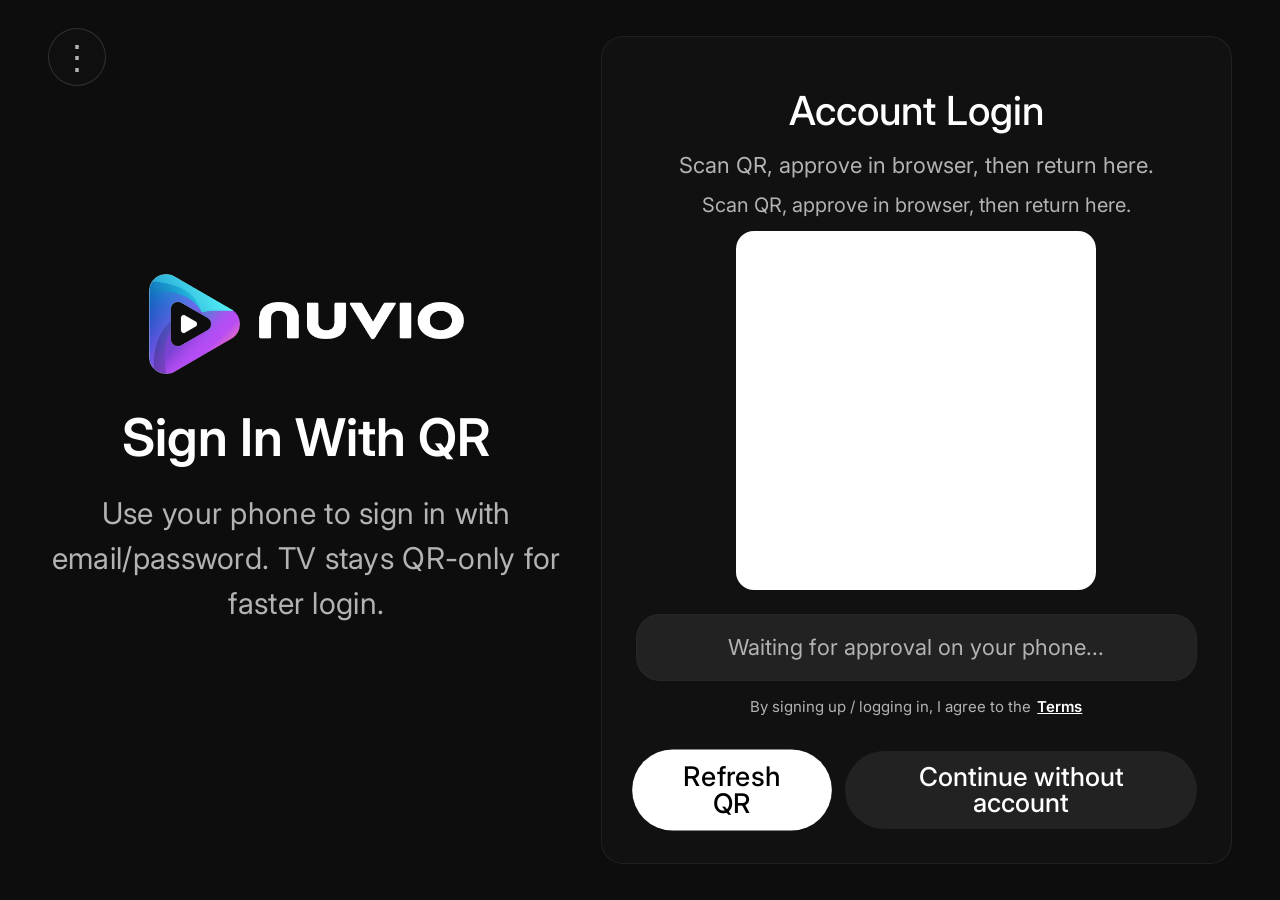
==== index.html @ a22d6b4c "Nuvio web build for GitHub Pages" ====
<!doctype html>
<html lang="en" class="no-flex-gap no-css-grid no-css-math no-backdrop-filter no-aspect-ratio">
  <head>
    <meta charset="UTF-8" />
    <meta http-equiv="X-UA-Compatible" content="IE=edge" />
    <meta
      name="viewport"
      content="width=device-width, initial-scale=1.0, maximum-scale=1.0, user-scalable=no"
    />
    <script src="assets/runtime/legacy-features.js"></script>
    <script>
      (function configureTizenLaunch() {
        var root = typeof globalThis !== "undefined" ? globalThis : window;
        var search = String((window.location && window.location.search) || "").toLowerCase();
        var userAgent = String(
          (window.navigator && window.navigator.userAgent) || ""
        ).toLowerCase();
        var webapis = root.webapis || {};
        var isTizenLaunch = Boolean(
          root.__NUVIO_PLATFORM__ === "tizen" ||
          root.tizen ||
          root.avplay ||
          webapis.avplay ||
          webapis.avPlay ||
          webapis.productinfo ||
          search.indexOf("wrapper=tizen") !== -1 ||
          userAgent.indexOf("tizen") !== -1
        );

        if (!isTizenLaunch) {
          return;
        }

        root.__NUVIO_PLATFORM__ = "tizen";
        var viewport = document.querySelector("meta[name='viewport']");
        if (!viewport) {
          viewport = document.createElement("meta");
          viewport.name = "viewport";
          document.head.appendChild(viewport);
        }
        viewport.setAttribute(
          "content",
          "width=1920, height=1080, initial-scale=1.0, maximum-scale=1.0, user-scalable=no"
        );
      })();
    </script>
    <meta name="apple-mobile-web-app-capable" content="yes" />
    <title>Nuvio TV</title>

    <link rel="stylesheet" href="css/bundle.css" />
  </head>
  <body>
    <script src="boot-guard.js"></script>
    <!-- Tizen fast path: deferred scripts keep document order but no longer
         parser-block first paint / focus-engine init on single-core TVs. -->
    <script
      defer
      src="core-js.bundle.js"
      onerror="window.NuvioBootGuard && window.NuvioBootGuard.scriptFailed(this.src)"
    ></script>
    <script defer src="nuvio.env.js"></script>

    <script defer src="assets/libs/qrcode-generator.js"></script>

    <script
      defer
      src="app.bundle.js?v=20260531supporters2"
      onerror="window.NuvioBootGuard && window.NuvioBootGuard.scriptFailed(this.src)"
    ></script>
  </body>
</html>
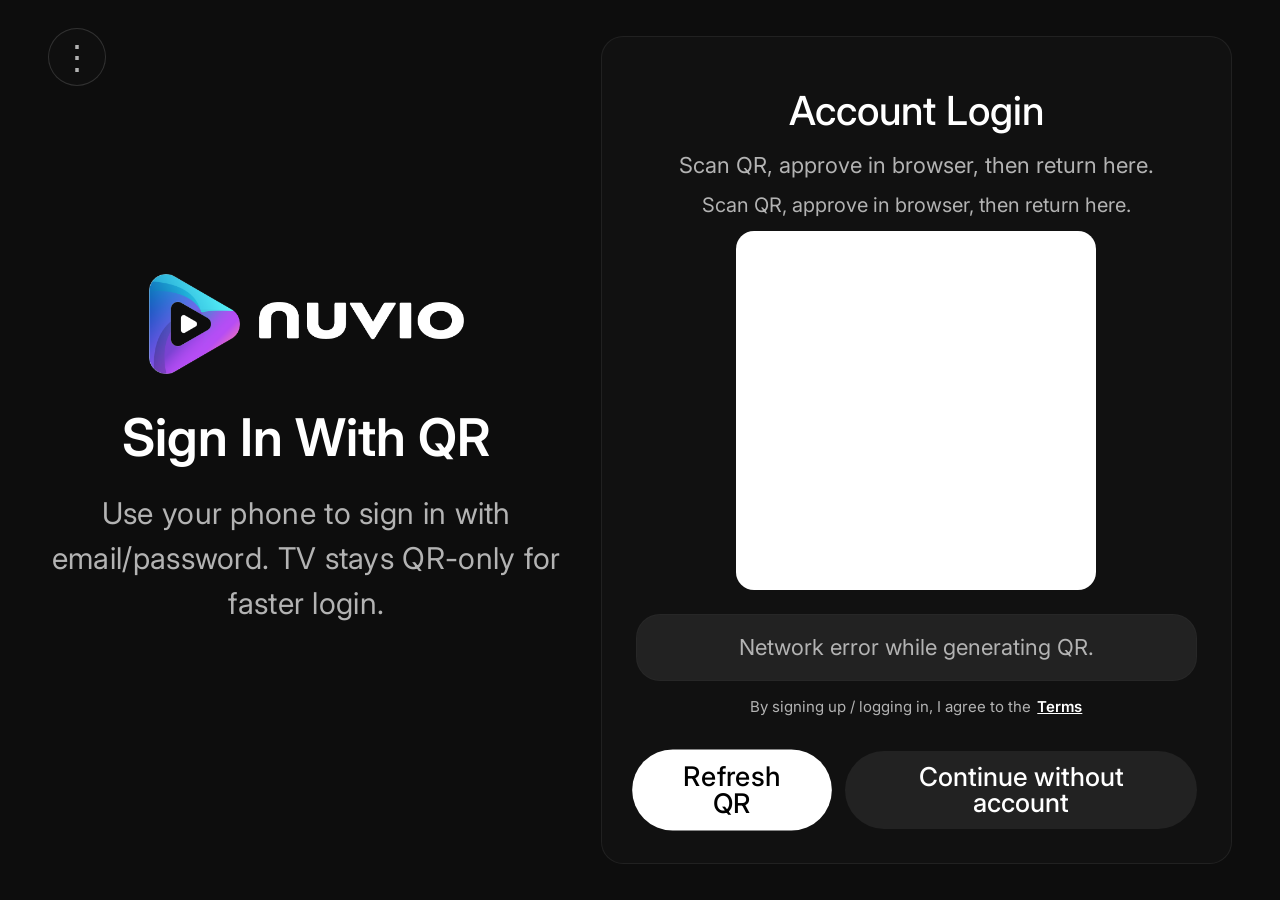
==== commit 531f92c3: "build: base the published web app on Empi9245/nuviotvsmart with our local.properties" ====
--- a/index.html
+++ b/index.html
@@ -43,8 +43,69 @@
           "width=1920, height=1080, initial-scale=1.0, maximum-scale=1.0, user-scalable=no"
         );
       })();
+      (function configureVidaaLaunch() {
+        var root = typeof globalThis !== "undefined" ? globalThis : window;
+        var search = String((window.location && window.location.search) || "").toLowerCase();
+        var userAgent = String(
+          (window.navigator && window.navigator.userAgent) || ""
+        ).toLowerCase();
+        var isVidaaLaunch = Boolean(
+          root.__NUVIO_PLATFORM__ === "vidaa" ||
+          root.Hisense_GetOSVersion ||
+          root.Hisense_GetFirmWareVersion ||
+          root.Hisense_installApp ||
+          root.Hisense_Exit ||
+          root.omi_platform ||
+          root.opera_omi ||
+          search.indexOf("wrapper=vidaa") !== -1 ||
+          search.indexOf("platform=vidaa") !== -1 ||
+          userAgent.indexOf("vidaa") !== -1 ||
+          userAgent.indexOf("hisense") !== -1
+        );
+
+        if (!isVidaaLaunch) {
+          return;
+        }
+
+        root.__NUVIO_PLATFORM__ = "vidaa";
+        var viewport = document.querySelector("meta[name='viewport']");
+        if (!viewport) {
+          viewport = document.createElement("meta");
+          viewport.name = "viewport";
+          document.head.appendChild(viewport);
+        }
+        viewport.setAttribute(
+          "content",
+          "width=1920, height=1080, initial-scale=1.0, maximum-scale=1.0, user-scalable=no"
+        );
+        if (document.documentElement) document.documentElement.classList.add("vidaa-tv");
+
+        // The platform adapter installs the focused-field keyboard fallback.
+
+        // PWA/offline support is VIDAA-only. Do not register a service worker
+        // or manifest on Tizen, webOS, or normal browser launches.
+        try {
+          var manifestLink = document.querySelector("link[data-nuvio-vidaa-manifest]");
+          if (!manifestLink) {
+            manifestLink = document.createElement("link");
+            manifestLink.rel = "manifest";
+            manifestLink.href = "manifest.json";
+            manifestLink.setAttribute("data-nuvio-vidaa-manifest", "true");
+            document.head.appendChild(manifestLink);
+          }
+        } catch (_) {}
+        if ("serviceWorker" in navigator) {
+          window.addEventListener("load", function () {
+            navigator.serviceWorker.register("sw.js").catch(function () {});
+          });
+        }
+      })();
     </script>
     <meta name="apple-mobile-web-app-capable" content="yes" />
+    <meta name="application-name" content="Nuvio" />
+    <meta name="theme-color" content="#0a0a14" />
+    <link rel="icon" type="image/png" sizes="512x512" href="assets/images/nuviotv.png" />
+    <link rel="apple-touch-icon" href="assets/images/nuviotv.png" />
     <title>Nuvio TV</title>
 
     <link rel="stylesheet" href="css/bundle.css" />
--- a/css/bundle.css
+++ b/css/bundle.css
@@ -2,7 +2,7 @@
 
 @import url("https://fonts.googleapis.com/icon?family=Material+Icons");
 
-:root{--bg-color:#0d0d0d;--bg-color-rgb:13 13 13;--bg-color-rgb-legacy:13,13,13;--bg-elevated:#1a1a1a;--bg-elevated-rgb:26 26 26;--card-bg:#222;--card-bg-rgb:34 34 34;--secondary-color:#f5f5f5;--secondary-color-rgb:245 245 245;--secondary-variant:#e0e0e0;--on-secondary:#111;--error-color:#cf6679;--error-bg:rgba(207,102,121,.18);--text-color:#fff;--text-secondary:#b3b3b3;--text-tertiary:gray;--focus-color:#fff;--focus-color-rgb:255 255 255;--focus-bg:#303030;--border-color:#333;--app-font-family:"Inter","Segoe UI",Arial,sans-serif;--tv-safe-gutter:32px;--tv-safe-gutter:56px;--tv-safe-gutter-wide:40px;--tv-safe-gutter-wide:69.12px;--tv-card-radius:16px;--tv-card-radius:21.12px;--tv-card-gap:14px;--tv-card-gap:18px;--tv-button-height:60px;--tv-button-height:68px;--tv-button-padding-x:28px;--tv-button-padding-x:34px;--tv-control-size:64px;--tv-control-size:74px;--tv-control-icon-size:32px;--tv-control-icon-size:36px;--tv-caption-text:16px;--tv-caption-text:18px;--tv-secondary-text:18px;--tv-secondary-text:20.736px;--tv-body-text:20px;--tv-body-text:22.656px;--tv-subtitle-text:28px;--tv-subtitle-text:32px;--tv-title-text:48px;--tv-title-text:55.68px}body,html{background:var(--bg-color);color:var(--text-color);font-family:var(--app-font-family);font-size:20px;font-size:var(--tv-body-text);height:100%;margin:0;overflow:hidden;width:100%;-webkit-font-smoothing:antialiased;-moz-osx-font-smoothing:grayscale}*{box-sizing:border-box;min-height:0;min-width:0}#app{overflow:hidden}#app,.screen{height:100vh;width:100vw}.screen{display:none}.tizen-tv #app,.tizen-tv .screen{height:1080px}.row{margin:40px}.card{background:#222;border-radius:8px;display:inline-block;height:140px;margin-right:20px;overflow:hidden;transition:transform .2s,box-shadow .2s;width:250px}.card.focused{box-shadow:0 0 0 2px rgba(245,249,255,.9);transform:scale(1.1)}.focusable:focus,a:focus,button:focus,input:focus,select:focus,textarea:focus{outline:none!important}@supports (width:min(1px,2px)) and (width:max(1px,2px)) and (width:clamp(1px,2px,3px)){:root{--tv-safe-gutter:clamp(28px,3vw,56px);--tv-safe-gutter-wide:clamp(32px,3.6vw,72px);--tv-card-radius:clamp(14px,1.1vw,22px);--tv-card-gap:clamp(12px,1vw,18px);--tv-button-height:clamp(54px,3.7vw,68px);--tv-button-padding-x:clamp(22px,2vw,34px);--tv-control-size:clamp(58px,4vw,74px);--tv-control-icon-size:clamp(28px,2vw,36px);--tv-caption-text:clamp(14px,0.95vw,18px);--tv-secondary-text:clamp(16px,1.08vw,21px);--tv-body-text:clamp(18px,1.18vw,24px);--tv-subtitle-text:clamp(24px,1.7vw,32px);--tv-title-text:clamp(42px,2.9vw,60px)}}
+:root{--bg-color:#0d0d0d;--bg-color-rgb:13 13 13;--bg-color-rgb-legacy:13,13,13;--bg-elevated:#1a1a1a;--bg-elevated-rgb:26 26 26;--card-bg:#222;--card-bg-rgb:34 34 34;--secondary-color:#f5f5f5;--secondary-color-rgb:245 245 245;--secondary-variant:#e0e0e0;--on-secondary:#111;--error-color:#cf6679;--error-bg:rgba(207,102,121,.18);--text-color:#fff;--text-secondary:#b3b3b3;--text-tertiary:gray;--focus-color:#fff;--focus-color-rgb:255 255 255;--focus-bg:#303030;--border-color:#333;--app-font-family:"Inter","Segoe UI",Arial,sans-serif;--tv-safe-gutter:32px;--tv-safe-gutter:56px;--tv-safe-gutter-wide:40px;--tv-safe-gutter-wide:69.12px;--tv-card-radius:16px;--tv-card-radius:21.12px;--tv-card-gap:14px;--tv-card-gap:18px;--tv-button-height:60px;--tv-button-height:68px;--tv-button-padding-x:28px;--tv-button-padding-x:34px;--tv-control-size:64px;--tv-control-size:74px;--tv-control-icon-size:32px;--tv-control-icon-size:36px;--tv-caption-text:16px;--tv-caption-text:18px;--tv-secondary-text:18px;--tv-secondary-text:20.736px;--tv-body-text:20px;--tv-body-text:22.656px;--tv-subtitle-text:28px;--tv-subtitle-text:32px;--tv-title-text:48px;--tv-title-text:55.68px}body,html{background:var(--bg-color);color:var(--text-color);font-family:var(--app-font-family);font-size:20px;font-size:var(--tv-body-text);height:100%;margin:0;overflow:hidden;width:100%;-webkit-font-smoothing:antialiased;-moz-osx-font-smoothing:grayscale}*{box-sizing:border-box;min-height:0;min-width:0}#app{overflow:hidden}#app,.screen{height:100vh;width:100vw}.screen{display:none}.tizen-tv #app,.tizen-tv .screen{height:1080px}html.vidaa-tv{height:1080px;overflow:hidden;width:1920px;--tv-safe-gutter:56px;--tv-safe-gutter-wide:69.12px;--tv-card-radius:21.12px;--tv-card-gap:18px;--tv-button-height:68px;--tv-button-padding-x:34px;--tv-control-size:74px;--tv-control-icon-size:36px;--tv-caption-text:18px;--tv-secondary-text:20.736px;--tv-body-text:22.656px;--tv-subtitle-text:32px;--tv-title-text:55.68px}html.vidaa-tv #player{font-size:18px;--tv-safe-gutter:36px;--tv-safe-gutter-wide:52px;--tv-card-radius:16px;--tv-card-gap:14px;--tv-button-height:56px;--tv-button-padding-x:24px;--tv-control-size:58px;--tv-control-icon-size:28px;--tv-caption-text:14px;--tv-secondary-text:17px;--tv-body-text:18px;--tv-subtitle-text:24px;--tv-title-text:46px}html.vidaa-tv body{position:fixed}html.vidaa-tv #app,html.vidaa-tv body{height:1080px;left:0;overflow:hidden;top:0;width:1920px}html.vidaa-tv #app{position:absolute}html.vidaa-tv .screen{height:1080px;width:1920px}html.vidaa-tv #app>.screen:not(#player){height:1080px;left:0;overflow:hidden;position:absolute;top:0;width:1920px}.vidaa-tv,.vidaa-tv *{cursor:none!important}.row{margin:40px}.card{background:#222;border-radius:8px;display:inline-block;height:140px;margin-right:20px;overflow:hidden;transition:transform .2s,box-shadow .2s;width:250px}.card.focused{box-shadow:0 0 0 2px rgba(245,249,255,.9);transform:scale(1.1)}.focusable:focus,a:focus,button:focus,input:focus,select:focus,textarea:focus{outline:none!important}@supports (width:min(1px,2px)) and (width:max(1px,2px)) and (width:clamp(1px,2px,3px)){:root{--tv-safe-gutter:clamp(28px,3vw,56px);--tv-safe-gutter-wide:clamp(32px,3.6vw,72px);--tv-card-radius:clamp(14px,1.1vw,22px);--tv-card-gap:clamp(12px,1vw,18px);--tv-button-height:clamp(54px,3.7vw,68px);--tv-button-padding-x:clamp(22px,2vw,34px);--tv-control-size:clamp(58px,4vw,74px);--tv-control-icon-size:clamp(28px,2vw,36px);--tv-caption-text:clamp(14px,0.95vw,18px);--tv-secondary-text:clamp(16px,1.08vw,21px);--tv-body-text:clamp(18px,1.18vw,24px);--tv-subtitle-text:clamp(24px,1.7vw,32px);--tv-title-text:clamp(42px,2.9vw,60px)}}
 
 .card{background:var(--card-bg);border-radius:8px;overflow:hidden;padding:12px;transition:transform .15s ease,border .15s ease}.focused{outline:none!important;transform:none}.focusable:focus,button:focus{box-shadow:none;outline:none!important}.focusable:focus,.focusable:focus-visible,button:focus,button:focus-visible{box-shadow:none;outline:none!important}.card.danger{background:var(--error-bg);color:var(--error-color)}.icon-img{display:inline-block;height:22px;object-fit:contain;vertical-align:middle;width:22px}.qr-layout{align-items:stretch;background:var(--bg-color);box-sizing:border-box;display:grid;gap:36px;grid-template-columns:minmax(0,.45fr) minmax(0,.55fr);height:100vh;padding:28px 48px;position:relative;width:100vw}.qr-left-panel{align-items:center;flex-direction:column;min-width:0;text-align:center}.qr-brand-lockup,.qr-left-panel{display:flex;justify-content:center}.qr-brand-lockup{margin-bottom:34px;width:100%}.qr-logo{display:block;height:100px;max-width:85%;object-fit:contain;width:auto}.qr-copy-block{max-width:700px}.qr-title{color:var(--text-color);font-size:52px;font-weight:600;letter-spacing:0;line-height:1.14;margin:0}.qr-description{color:var(--text-secondary);font-size:30px;letter-spacing:.01em;line-height:1.5;margin:24px 0 0;max-width:700px}.qr-card-panel{align-items:center;display:flex;justify-content:center;min-width:0}.qr-card{background:#111;border:1px solid rgba(51,51,51,.5);border-radius:22px;box-sizing:border-box;display:flex;flex-direction:column;gap:12px;height:852px;height:min(852px,calc(100vh - 72px));padding:46px 34px 34px;width:876px;width:min(876px,100%)}html.no-flex-gap .qr-card>*+*{margin-top:12px}.qr-card-header{display:flex;flex-direction:column;gap:12px;text-align:center}html.no-flex-gap .qr-card-header>*+*{margin-top:12px}.qr-card-title{color:var(--text-color);font-size:40px;font-weight:500;line-height:1.4;margin:0}.qr-card-subtitle{color:var(--text-secondary);font-size:22px;line-height:1.35;margin:0}.qr-code-frame{align-items:center;background:#fff;border-radius:18px;box-sizing:border-box;display:flex;height:360px;justify-content:center;margin:0 auto;padding:18px;width:360px}.qr-image{background:#fff;display:block;height:100%;object-fit:contain;width:100%}.qr-image-canvas{border-radius:0}.qr-code-text{color:var(--text-color);font-size:22px;font-weight:500;line-height:1.45;margin:0;overflow-wrap:anywhere;text-align:center}.qr-expiry,.qr-manual-text{color:var(--text-secondary);font-size:18px;line-height:1.35;margin:0;text-align:center}.qr-expiry:empty,.qr-manual-text:empty{display:none}.qr-status{background:var(--card-bg);border:1px solid rgba(51,51,51,.35);border-radius:24px;box-sizing:border-box;color:var(--text-secondary);font-size:22px;line-height:1.35;margin:0;padding:18px 24px;text-align:center;width:100%}.qr-actions{align-items:center;display:flex;gap:18px;justify-content:center;margin-top:auto;padding-top:22px}html.no-flex-gap .qr-actions>*+*{margin-left:18px}.qr-action-btn{border:none;border-radius:999px;font-family:inherit;font-size:26px;font-weight:500;height:78px;letter-spacing:0;line-height:1;min-width:0;padding:0 32px;transform:scale(1);transition:transform .18s cubic-bezier(.22,1,.36,1),background .18s cubic-bezier(.22,1,.36,1),color .18s cubic-bezier(.22,1,.36,1),opacity .18s ease}.qr-action-btn-primary,.qr-action-btn-secondary{background:var(--card-bg);color:var(--text-color)}.qr-action-btn.focused{background:#fff;color:#000;transform:scale(1.04)}.qr-action-btn:disabled{opacity:.55}.qr-server-menu-trigger{background:rgba(17,17,17,.82);border:1px solid hsla(0,0%,100%,.14);border-radius:50%;color:var(--text-secondary);font-family:inherit;font-size:34px;font-weight:500;height:58px;left:48px;line-height:1;padding:0;position:absolute;text-align:center;top:28px;width:58px;z-index:4}.qr-server-menu-trigger.focused{background:#fff;border-color:#fff;color:#111;transform:scale(1.08)}.qr-server-menu{background:#1a1a1a;border:1px solid var(--border-color);border-radius:18px;box-shadow:0 18px 40px rgba(0,0,0,.45);left:48px;padding:14px;position:absolute;top:96px;width:380px;width:min(380px,calc(45vw - 72px));z-index:5}.qr-server-menu-title{color:var(--text-secondary);font-size:18px;line-height:1.2;padding:8px 14px 12px}.qr-server-menu-item{background:transparent;border:1px solid transparent;border-radius:12px;color:var(--text-color);font:inherit;font-size:21px;min-height:64px;padding:12px 16px;text-align:left;width:100%}.qr-server-menu-item.focused{background:#fff;color:#111;transform:scale(1.03)}.qr-login-instruction{color:var(--text-secondary);font-size:20px;line-height:1.35;margin:0;text-align:center}.qr-email-form{display:flex;flex-direction:column;gap:10px;margin:0 auto;width:560px;width:min(560px,100%)}html.no-flex-gap .qr-email-form>*+*{margin-top:10px}.qr-input-label{color:var(--text-secondary);font-size:17px;line-height:1.2;margin-top:4px}.qr-auth-input{background:#101010;border:2px solid #333;border-radius:16px;box-sizing:border-box;color:#fff;font:inherit;font-size:22px;min-height:66px;outline:none;padding:0 20px;width:100%}.qr-auth-input.focused,.qr-auth-input:focus{background:#fff;border-color:#f5f5f5;color:#111}.qr-auth-input::-webkit-input-placeholder{color:hsla(0,0%,100%,.46)}.qr-auth-input::placeholder{color:hsla(0,0%,100%,.46)}.qr-auth-input.focused::-webkit-input-placeholder,.qr-auth-input:focus::-webkit-input-placeholder{color:rgba(0,0,0,.46)}.qr-auth-input.focused::placeholder,.qr-auth-input:focus::placeholder{color:rgba(0,0,0,.46)}.qr-email-form .qr-action-btn{margin-top:8px;width:100%}.qr-login-error,.settings-text-dialog-status.is-error{color:#ff8a80;font-size:18px;line-height:1.35;margin:4px 0 0;text-align:center}.qr-terms{align-items:center;color:var(--text-secondary);display:flex;flex-wrap:wrap;font-size:15px;gap:6px;justify-content:center;line-height:1.35;margin-top:4px;text-align:center}html.no-flex-gap .qr-terms>*{margin-bottom:6px;margin-right:6px}.qr-terms-link{background:transparent;border:0;color:var(--text-color);font:inherit;font-weight:600;padding:0;text-decoration:underline}.qr-terms-link.focused{color:var(--focus-color)}.qr-connected-identity{display:flex;flex-direction:column;gap:6px;margin-top:24px}html.no-flex-gap .qr-connected-identity>*+*{margin-top:6px}.qr-connected-email{color:#7cff9b;font-size:21px;font-weight:600;line-height:1.25}.qr-connected-user-id{color:var(--text-secondary);font-size:15px;line-height:1.3;overflow-wrap:anywhere}.qr-status-connected{color:#7cff9b}.qr-connected-stats{display:flex;flex-direction:column;gap:14px;width:100%}html.no-flex-gap .qr-connected-stats>*+*{margin-top:14px}.qr-connected-stats-line{background:hsla(0,0%,100%,.16);height:1px;width:100%}.qr-connected-stats-row{align-items:center;display:flex;width:100%}@supports (width:min(1px,2px)) and (width:max(1px,2px)) and (width:clamp(1px,2px,3px)){:root{--tv-safe-gutter:clamp(28px,3vw,56px);--tv-safe-gutter-wide:clamp(32px,3.6vw,72px);--tv-card-radius:clamp(14px,1.1vw,22px);--tv-card-gap:clamp(12px,1vw,18px);--tv-button-height:clamp(54px,3.7vw,68px);--tv-button-padding-x:clamp(22px,2vw,34px);--tv-control-size:clamp(58px,4vw,74px);--tv-control-icon-size:clamp(28px,2vw,36px);--tv-caption-text:clamp(14px,0.95vw,18px);--tv-secondary-text:clamp(16px,1.08vw,21px);--tv-body-text:clamp(18px,1.18vw,24px);--tv-subtitle-text:clamp(24px,1.7vw,32px);--tv-title-text:clamp(42px,2.9vw,60px)}}
 
@@ -16,7 +16,7 @@
 
 .nuvio-dialog-panel.nuvio-dialog-panel-enter{opacity:1;transform:scale(1);transition:transform .15s cubic-bezier(.4,0,.2,1),opacity .15s linear}.nuvio-dialog-panel.nuvio-dialog-panel-exit{opacity:0;transform:scale(.9);transition:transform 75ms cubic-bezier(.4,0,.2,1),opacity 75ms linear}.nuvio-dialog-title{color:#fff;font-size:40px;font-weight:500;line-height:1.2}.nuvio-dialog-subtitle{color:#b3b3b3;font-size:28px;font-weight:400;line-height:1.45;margin-top:-16px}.nuvio-dialog-error{color:#ffb6b6;font-size:28px;line-height:1.4}.nuvio-dialog-panel.app-update-dialog{border-color:var(--focus-color,#fff);gap:24px;position:relative}.app-update-dialog .nuvio-dialog-title{font-weight:700;padding-right:180px}.app-update-dialog .nuvio-dialog-subtitle{margin-top:-10px;padding-right:120px}.app-update-content{display:flex;flex-direction:column;gap:16px}html.no-flex-gap .app-update-content>*+*{margin-top:16px}.app-update-version{color:#b3b3b3;font-size:26px;font-weight:600;letter-spacing:2px;line-height:1.2;opacity:.8;position:absolute;right:48px;top:58px}.app-update-notes-label{color:#fff;font-size:27px;font-weight:600;line-height:1.3}.app-update-notes{background:hsla(0,0%,100%,.025);border-radius:16px;color:#b3b3b3;font-size:26px;line-height:1.5;max-height:432px;max-height:min(40vh,440px);overflow-y:auto;overscroll-behavior:contain;padding:18px 24px;scrollbar-color:var(--focus-color,#f5f5f5) transparent;scrollbar-width:thin}.app-update-notes-heading{color:#fff;font-weight:600;margin:8px 0 4px}.app-update-notes-bullet+.app-update-notes-paragraph,.app-update-notes-heading+.app-update-notes-paragraph,.app-update-notes-paragraph+.app-update-notes-paragraph{margin-top:12px}.app-update-notes-bullet{padding-left:28px;position:relative}.app-update-notes-bullet:before{color:var(--focus-color,#f5f5f5);content:"•";left:4px;position:absolute}.nuvio-dialog-actions.app-update-actions{align-items:center}.app-update-actions .nuvio-dialog-button{text-align:center;width:360px;width:min(100%,360px)}.nuvio-dialog-actions{display:flex;flex-direction:column;gap:32px;overflow:visible}html.no-flex-gap .nuvio-dialog-actions>*+*{margin-top:32px}.nuvio-dialog-button{background:#242424;border:none;border-radius:999px;box-sizing:border-box;color:#fff;cursor:pointer;font-size:28px;font-weight:500;letter-spacing:.1px;line-height:40px;min-height:80px;outline:none;padding:20px 32px;text-align:left;transform:scale(1);transition:background .2s cubic-bezier(.4,0,.2,1),color .2s cubic-bezier(.4,0,.2,1),transform .3s cubic-bezier(.34,1.56,.64,1);width:100%}.nuvio-dialog-button.focused{background:#fff;color:#121212;transform:scale(1.1)}.nuvio-dialog-button.nuvio-dialog-button-danger{background:#4a2323;color:#fff}.nuvio-dialog-button.nuvio-dialog-button-danger.focused{background:#fff;color:#121212;transform:scale(1.1)}.poster-list-picker-dialog-panel{max-height:900px;max-height:min(86vh,900px)}.poster-list-picker-actions{gap:20px;margin:0 -56px;max-height:600px;overflow-x:hidden;overflow-y:auto;padding:2px 56px;scroll-padding:12px}.poster-list-picker-actions::-webkit-scrollbar{width:8px}.poster-list-picker-actions::-webkit-scrollbar-thumb{background:hsla(0,0%,100%,.18);border-radius:999px}.nuvio-dialog-button.poster-list-picker-list-button.selected{background:hsla(0,0%,96%,.28);background:rgb(var(--secondary-color-rgb)/.28);color:#fff}.nuvio-dialog-button.poster-list-picker-list-button{align-items:center;display:flex;gap:14px}html.no-flex-gap .nuvio-dialog-button.poster-list-picker-list-button>*+*{margin-left:14px}.nuvio-dialog-button-check{align-items:center;color:currentColor;display:inline-flex;flex:0 0 28px;height:28px;justify-content:center;width:28px}.nuvio-dialog-button-check svg{display:block;height:100%;width:100%}.nuvio-dialog-button-label{min-width:0;overflow:hidden;text-overflow:ellipsis;white-space:nowrap}.nuvio-dialog-button.poster-list-picker-list-button.focused,.nuvio-dialog-button.poster-list-picker-list-button.selected.focused{background:#fff;color:#121212;transform:scale(1.1)}.nuvio-dialog-button.poster-list-picker-save-button{align-self:flex-end;margin-top:30px;min-width:160px;position:relative;text-align:center;width:auto}.nuvio-dialog-button.poster-list-picker-save-button:before{background:hsla(0,0%,100%,.08);content:"";height:2px;max-width:calc(100vw - 192px);pointer-events:none;position:absolute;right:0;top:-24px;width:calc(52vw - 96px)}.nuvio-dialog-button.poster-list-picker-save-button.focused{transform:none}.profile-dialog{box-sizing:border-box;padding:34px 34px 28px;width:500px;width:min(92vw,500px)}.profile-dialog-small{width:420px;width:min(92vw,420px)}.profile-dialog-medium{width:500px;width:min(92vw,500px)}.profile-dialog-title{color:var(--text-color);font-size:32px;font-weight:700;line-height:1.16;text-align:center}.profile-dialog-subtitle{color:var(--text-secondary);font-size:18px;line-height:1.45;margin:16px 0 0;text-align:center}.profile-dialog-actions{display:flex;flex-direction:column;gap:14px;margin-top:26px}html.no-flex-gap .profile-dialog-actions>*+*{margin-top:14px}.profile-dialog-button{background:var(--card-bg);border:1px solid var(--border-color);border-radius:14px;color:var(--text-color);font-size:17px;font-weight:600;line-height:1.2;padding:16px 20px;width:100%}.profile-dialog-button-danger{background:var(--error-bg);color:var(--error-color)}.profile-dialog-button-danger.focused{background:var(--error-bg);border-color:var(--error-color);box-shadow:inset 0 0 0 1px var(--error-color),0 0 0 1px hsla(0,0%,100%,.28);box-shadow:inset 0 0 0 1px var(--error-color),0 0 0 1px rgb(var(--focus-color-rgb)/.28);color:#fff}.content-poster{background:#11151c;border-radius:6px;display:block;height:180px;object-fit:cover;width:100%}.content-poster.placeholder{background:linear-gradient(135deg,#1b2028,#12161d)}.featured-backdrop{border-radius:6px;margin-bottom:10px;max-height:220px;object-fit:cover;opacity:.92;width:100%}.home-loading{margin:40px}.home-loading-state{align-items:center;display:flex;justify-content:center;min-height:calc(100vh - 78px);width:100%}.home-screen-shell .home-loading-state{box-sizing:border-box;height:100%;min-height:100vh}.nuvio-loading-indicator{display:inline-block;flex:none;height:96px;overflow:visible;position:relative;width:96px}.nuvio-loading-indicator-svg{display:block;height:100%;overflow:visible;width:100%}.nuvio-loading-indicator-arc{animation:nuvioLoadingIndicatorArc 2s linear infinite}@supports (width:min(1px,2px)) and (width:max(1px,2px)) and (width:clamp(1px,2px,3px)){:root{--tv-safe-gutter:clamp(28px,3vw,56px);--tv-safe-gutter-wide:clamp(32px,3.6vw,72px);--tv-card-radius:clamp(14px,1.1vw,22px);--tv-card-gap:clamp(12px,1vw,18px);--tv-button-height:clamp(54px,3.7vw,68px);--tv-button-padding-x:clamp(22px,2vw,34px);--tv-control-size:clamp(58px,4vw,74px);--tv-control-icon-size:clamp(28px,2vw,36px);--tv-caption-text:clamp(14px,0.95vw,18px);--tv-secondary-text:clamp(16px,1.08vw,21px);--tv-body-text:clamp(18px,1.18vw,24px);--tv-subtitle-text:clamp(24px,1.7vw,32px);--tv-title-text:clamp(42px,2.9vw,60px)}}
 
-@keyframes nuvioLoadingIndicatorArc{0.000000%{stroke-dasharray:7.068583 699.789764;stroke-dashoffset:176.714587}0.833333%{stroke-dasharray:7.277525 699.580822;stroke-dashoffset:170.775013}1.666667%{stroke-dasharray:7.898685 698.959662;stroke-dashoffset:164.83544}2.500000%{stroke-dasharray:8.923574 697.934773;stroke-dashoffset:158.895866}3.333333%{stroke-dasharray:10.343704 696.514643;stroke-dashoffset:152.956292}4.166667%{stroke-dasharray:12.150595 694.707752;stroke-dashoffset:147.016719}5.000000%{stroke-dasharray:14.335769 692.522578;stroke-dashoffset:141.077145}5.833333%{stroke-dasharray:16.890755 689.967592;stroke-dashoffset:135.137571}6.666667%{stroke-dasharray:19.807085 687.051262;stroke-dashoffset:129.197998}7.500000%{stroke-dasharray:23.076295 683.782052;stroke-dashoffset:123.258424}8.333333%{stroke-dasharray:26.689926 680.168421;stroke-dashoffset:117.318851}9.166667%{stroke-dasharray:30.639523 676.218824;stroke-dashoffset:111.379277}10.000000%{stroke-dasharray:34.916636 671.941711;stroke-dashoffset:105.439703}10.833333%{stroke-dasharray:39.512816 667.345531;stroke-dashoffset:99.50013}11.666667%{stroke-dasharray:44.419622 662.438725;stroke-dashoffset:93.560556}12.500000%{stroke-dasharray:49.628614 657.229733;stroke-dashoffset:87.620983}13.333333%{stroke-dasharray:55.131355 651.726992;stroke-dashoffset:81.681409}14.166667%{stroke-dasharray:60.919414 645.938933;stroke-dashoffset:75.741835}15.000000%{stroke-dasharray:66.984362 639.873985;stroke-dashoffset:69.802262}15.833333%{stroke-dasharray:73.317773 633.540574;stroke-dashoffset:63.862688}16.666667%{stroke-dasharray:79.911226 626.947121;stroke-dashoffset:57.923115}17.500000%{stroke-dasharray:86.547359 620.310988;stroke-dashoffset:51.7746}18.333333%{stroke-dasharray:93.014479 613.843868;stroke-dashoffset:45.213866}19.166667%{stroke-dasharray:99.312664 607.545683;stroke-dashoffset:38.249404}20.000000%{stroke-dasharray:105.441989 601.416358;stroke-dashoffset:30.8897}20.833333%{stroke-dasharray:111.402529 595.455818;stroke-dashoffset:23.143235}21.666667%{stroke-dasharray:117.194354 589.663993;stroke-dashoffset:15.018487}22.500000%{stroke-dasharray:122.817536 584.040811;stroke-dashoffset:6.523927}23.333333%{stroke-dasharray:128.272141 578.586206;stroke-dashoffset:-2.331976}24.166667%{stroke-dasharray:133.558235 573.300112;stroke-dashoffset:-11.540759}25.000000%{stroke-dasharray:138.675882 568.182465;stroke-dashoffset:-21.093964}25.833333%{stroke-dasharray:143.625144 563.233203;stroke-dashoffset:-30.983135}26.666667%{stroke-dasharray:148.406079 558.452268;stroke-dashoffset:-41.199821}27.500000%{stroke-dasharray:153.018745 553.839602;stroke-dashoffset:-51.735575}28.333333%{stroke-dasharray:157.463198 549.395149;stroke-dashoffset:-62.581955}29.166667%{stroke-dasharray:161.739492 545.118855;stroke-dashoffset:-73.73052}30.000000%{stroke-dasharray:165.847676 541.010671;stroke-dashoffset:-85.172835}30.833333%{stroke-dasharray:169.787802 537.070545;stroke-dashoffset:-96.900467}31.666667%{stroke-dasharray:173.559916 533.298431;stroke-dashoffset:-108.904989}32.500000%{stroke-dasharray:177.164063 529.694284;stroke-dashoffset:-121.177974}33.333333%{stroke-dasharray:180.600287 526.25806;stroke-dashoffset:-133.711}34.166667%{stroke-dasharray:183.868629 522.989718;stroke-dashoffset:-146.495648}35.000000%{stroke-dasharray:186.969128 519.889219;stroke-dashoffset:-159.523502}35.833333%{stroke-dasharray:189.901822 516.956525;stroke-dashoffset:-172.786149}36.666667%{stroke-dasharray:192.666745 514.191602;stroke-dashoffset:-186.275178}37.500000%{stroke-dasharray:195.263931 511.594416;stroke-dashoffset:-199.982182}38.333333%{stroke-dasharray:197.693412 509.164935;stroke-dashoffset:-213.898756}39.166667%{stroke-dasharray:199.955215 506.903132;stroke-dashoffset:-228.016497}40.000000%{stroke-dasharray:202.049368 504.808979;stroke-dashoffset:-242.327006}40.833333%{stroke-dasharray:203.975897 502.88245;stroke-dashoffset:-256.821883}41.666667%{stroke-dasharray:205.734824 501.123523;stroke-dashoffset:-271.492735}42.500000%{stroke-dasharray:207.326171 499.532176;stroke-dashoffset:-286.331167}43.333333%{stroke-dasharray:208.749956 498.108391;stroke-dashoffset:-301.328789}44.166667%{stroke-dasharray:210.006197 496.85215;stroke-dashoffset:-316.477209}45.000000%{stroke-dasharray:211.094909 495.763438;stroke-dashoffset:-331.768042}45.833333%{stroke-dasharray:212.016104 494.842243;stroke-dashoffset:-347.1929}46.666667%{stroke-dasharray:212.769795 494.088552;stroke-dashoffset:-362.7434}47.500000%{stroke-dasharray:213.355989 493.502358;stroke-dashoffset:-378.411158}48.333333%{stroke-dasharray:213.774694 493.083653;stroke-dashoffset:-394.187794}49.166667%{stroke-dasharray:214.025915 492.832432;stroke-dashoffset:-410.064926}50.000000%{stroke-dasharray:214.109655 492.748692;stroke-dashoffset:-426.034176}50.833333%{stroke-dasharray:214.025915 492.832432;stroke-dashoffset:-442.087166}51.666667%{stroke-dasharray:213.774694 493.083653;stroke-dashoffset:-458.215519}52.500000%{stroke-dasharray:213.355989 493.502358;stroke-dashoffset:-474.41086}53.333333%{stroke-dasharray:212.769795 494.088552;stroke-dashoffset:-490.664812}54.166667%{stroke-dasharray:212.016104 494.842243;stroke-dashoffset:-506.969002}55.000000%{stroke-dasharray:211.094909 495.763438;stroke-dashoffset:-523.315056}55.833333%{stroke-dasharray:210.006197 496.85215;stroke-dashoffset:-539.694601}56.666667%{stroke-dasharray:208.749956 498.108391;stroke-dashoffset:-556.099262}57.500000%{stroke-dasharray:207.326171 499.532176;stroke-dashoffset:-572.520669}58.333333%{stroke-dasharray:205.734824 501.123523;stroke-dashoffset:-588.950448}59.166667%{stroke-dasharray:203.975897 502.88245;stroke-dashoffset:-605.380227}60.000000%{stroke-dasharray:202.049368 504.808979;stroke-dashoffset:-621.801633}60.833333%{stroke-dasharray:199.955215 506.903132;stroke-dashoffset:-638.206295}61.666667%{stroke-dasharray:197.693412 509.164935;stroke-dashoffset:-654.585839}62.500000%{stroke-dasharray:195.263931 511.594416;stroke-dashoffset:-670.931893}63.333333%{stroke-dasharray:192.666745 514.191602;stroke-dashoffset:-687.236083}64.166667%{stroke-dasharray:189.901822 516.956525;stroke-dashoffset:-703.490036}65.000000%{stroke-dasharray:186.969128 519.889219;stroke-dashoffset:-719.685376}65.833333%{stroke-dasharray:183.868629 522.989718;stroke-dashoffset:-735.81373}66.666667%{stroke-dasharray:180.600287 526.25806;stroke-dashoffset:-751.86672}67.500000%{stroke-dasharray:177.164063 529.694284;stroke-dashoffset:-767.83597}68.333333%{stroke-dasharray:173.559916 533.298431;stroke-dashoffset:-783.713102}69.166667%{stroke-dasharray:169.787802 537.070545;stroke-dashoffset:-799.489737}70.000000%{stroke-dasharray:165.847676 541.010671;stroke-dashoffset:-815.157496}70.833333%{stroke-dasharray:161.739492 545.118855;stroke-dashoffset:-830.707995}71.666667%{stroke-dasharray:157.463198 549.395149;stroke-dashoffset:-846.132854}72.500000%{stroke-dasharray:153.018745 553.839602;stroke-dashoffset:-861.423686}73.333333%{stroke-dasharray:148.406079 558.452268;stroke-dashoffset:-876.572107}74.166667%{stroke-dasharray:143.625144 563.233203;stroke-dashoffset:-891.569728}75.000000%{stroke-dasharray:138.675882 568.182465;stroke-dashoffset:-906.40816}75.833333%{stroke-dasharray:133.558235 573.300112;stroke-dashoffset:-921.079012}76.666667%{stroke-dasharray:128.272141 578.586206;stroke-dashoffset:-935.57389}77.500000%{stroke-dasharray:122.817536 584.040811;stroke-dashoffset:-949.884398}78.333333%{stroke-dasharray:117.194354 589.663993;stroke-dashoffset:-964.002139}79.166667%{stroke-dasharray:111.402529 595.455818;stroke-dashoffset:-977.918713}80.000000%{stroke-dasharray:105.441989 601.416358;stroke-dashoffset:-991.625717}80.833333%{stroke-dasharray:99.312664 607.545683;stroke-dashoffset:-1005.114747}81.666667%{stroke-dasharray:93.014479 613.843868;stroke-dashoffset:-1018.377394}82.500000%{stroke-dasharray:86.547359 620.310988;stroke-dashoffset:-1031.405248}83.333333%{stroke-dasharray:79.911226 626.947121;stroke-dashoffset:-1044.189896}84.166667%{stroke-dasharray:73.317773 633.540574;stroke-dashoffset:-1056.722922}85.000000%{stroke-dasharray:66.984362 639.873985;stroke-dashoffset:-1068.995907}85.833333%{stroke-dasharray:60.919414 645.938933;stroke-dashoffset:-1081.000428}86.666667%{stroke-dasharray:55.131355 651.726992;stroke-dashoffset:-1092.728061}87.500000%{stroke-dasharray:49.628614 657.229733;stroke-dashoffset:-1104.170376}88.333333%{stroke-dasharray:44.419622 662.438725;stroke-dashoffset:-1115.318941}89.166667%{stroke-dasharray:39.512816 667.345531;stroke-dashoffset:-1126.16532}90.000000%{stroke-dasharray:34.916636 671.941711;stroke-dashoffset:-1136.701075}90.833333%{stroke-dasharray:30.639523 676.218824;stroke-dashoffset:-1146.917761}91.666667%{stroke-dasharray:26.689926 680.168421;stroke-dashoffset:-1156.806932}92.500000%{stroke-dasharray:23.076295 683.782052;stroke-dashoffset:-1166.360136}93.333333%{stroke-dasharray:19.807085 687.051262;stroke-dashoffset:-1175.56892}94.166667%{stroke-dasharray:16.890755 689.967592;stroke-dashoffset:-1184.424823}95.000000%{stroke-dasharray:14.335769 692.522578;stroke-dashoffset:-1192.919383}95.833333%{stroke-dasharray:12.150595 694.707752;stroke-dashoffset:-1201.044131}96.666667%{stroke-dasharray:10.343704 696.514643;stroke-dashoffset:-1208.790595}97.500000%{stroke-dasharray:8.923574 697.934773;stroke-dashoffset:-1216.150299}98.333333%{stroke-dasharray:7.898685 698.959662;stroke-dashoffset:-1223.114761}99.166667%{stroke-dasharray:7.277525 699.580822;stroke-dashoffset:-1229.675495}100.000000%{stroke-dasharray:7.068583 699.789764;stroke-dashoffset:-1235.82401}}.home-loading-spinner{height:96px;width:96px}.home-shell{display:flex;height:100vh;width:100vw;--legacy-sidebar-rail-width:144px;--legacy-sidebar-open-width:392px;--legacy-sidebar-item-width:96px;--legacy-sidebar-item-expanded-width:296px;--legacy-sidebar-item-height:104px;--legacy-sidebar-item-radius:64px;--legacy-sidebar-padding:24px;--legacy-sidebar-item-gap:20px;--legacy-sidebar-leading-offset:26px;--legacy-sidebar-label-start:108px;--legacy-sidebar-label-end:28px;--legacy-sidebar-profile-top-gap:60px;--legacy-sidebar-profile-bottom-gap:20px;--sidebar-leading-visual-size:68px;--sidebar-icon-size:44px;--legacy-sidebar-focus-scale:1.1;--modern-sidebar-collapsed-width:368px;--modern-sidebar-open-width:524px;--modern-sidebar-surface-width:480px;--modern-sidebar-surface-top:32px;--modern-sidebar-surface-left:28px;--modern-sidebar-surface-bottom:24px;--modern-sidebar-panel-padding-x:24px;--modern-sidebar-panel-padding-y:28px;--modern-sidebar-button-width:92%;--modern-sidebar-button-height:108px;--modern-sidebar-button-gap:28px;--modern-sidebar-button-radius:999px;--modern-sidebar-list-gap:12px;--modern-sidebar-pill-top:32px;--modern-sidebar-pill-left:28px;--modern-sidebar-pill-height:88px;--modern-sidebar-pill-chevron-width:17px;--modern-sidebar-pill-chevron-height:32px;--modern-sidebar-pill-chip-start:10px;--modern-sidebar-pill-chip-end:24px;--modern-sidebar-pill-chip-gap:18px;background:var(--bg-color);color:var(--text-color);overflow:hidden}.home-route-content{min-height:100%}#home.home-dom-preserved{display:none!important;transform:translateX(-200vw)!important;z-index:-1}@supports (content-visibility:hidden){:root:not(.tizen-tv) #home.home-dom-preserved{content-visibility:hidden;display:block!important}}#home.home-dom-preserved .modern-sidebar-shell,#home.home-dom-preserved .root-sidebar-legacy{display:none!important}.home-route-content-enter{animation:homeRouteEnter .24s ease-out both}@keyframes homeRouteEnter{0%{opacity:0;transform:translateY(2%)}to{opacity:1;transform:translateY(0)}}.home-sidebar{align-items:stretch;background:var(--bg-color);box-sizing:border-box;display:flex;flex-direction:column;height:100vh;left:0;overflow:hidden;padding:var(--legacy-sidebar-padding);position:absolute;top:0;transition:width .35s cubic-bezier(.4,0,.2,1);width:var(--legacy-sidebar-rail-width);will-change:width;z-index:6}.home-sidebar[data-collapsible=true]:not(.expanded){padding-left:0;padding-right:0;width:0}.home-sidebar.expanded{flex-basis:var(--legacy-sidebar-open-width);width:var(--legacy-sidebar-open-width)}.home-shell:before{background:rgba(0,0,0,.5);bottom:0;content:"";left:0;position:fixed;right:0;top:0;inset:0;opacity:0;pointer-events:none;transition:opacity .35s cubic-bezier(.4,0,.2,1);z-index:5}.home-shell:has(.root-sidebar-legacy.expanded):before{opacity:1}.home-shell.has-expanded-sidebar:before{opacity:1}.root-sidebar-icon{align-items:center;color:currentColor;display:inline-flex;height:100%;justify-content:center;width:100%}.home-brand-wrap{display:none}.home-nav-list{align-items:center;display:flex;flex:1;flex-direction:column;gap:var(--legacy-sidebar-item-gap);justify-content:center;width:100%}html.no-flex-gap .home-nav-list>*+*{margin-top:var(--legacy-sidebar-item-gap)}.home-nav-item{align-items:center;background:transparent;border:none;border-radius:var(--legacy-sidebar-item-radius);color:var(--text-tertiary);cursor:pointer;display:flex;flex-shrink:0;font-family:var(--app-font-family);font-size:32px;font-weight:500;gap:16px;height:var(--legacy-sidebar-item-height);justify-content:center;letter-spacing:.3px;line-height:48px;margin:0;padding:0;transform:scale(1);transform-origin:center center;transition:transform .43s cubic-bezier(.4,0,.2,1),background-color .18s cubic-bezier(.4,0,.2,1),color .18s cubic-bezier(.4,0,.2,1),padding .35s cubic-bezier(.4,0,.2,1),width .35s cubic-bezier(.4,0,.2,1);width:var(--legacy-sidebar-item-width);will-change:transform,background-color,color}html.no-flex-gap .home-nav-item>*+*{margin-left:16px}.home-sidebar.content-expanded .home-nav-item{color:var(--text-secondary);justify-content:flex-start;padding:0 var(--legacy-sidebar-label-end) 0 var(--legacy-sidebar-leading-offset);width:var(--legacy-sidebar-item-expanded-width)}.home-sidebar.opening .home-nav-item{transition:transform .43s cubic-bezier(.4,0,.2,1),background-color .18s cubic-bezier(.4,0,.2,1),color .18s cubic-bezier(.4,0,.2,1)}.home-nav-item.selected{color:var(--secondary-color)}.home-sidebar.content-expanded .home-nav-item.selected{background:var(--secondary-color);color:var(--on-secondary)}.home-nav-item.focused{background:var(--focus-bg);border:none!important;box-shadow:none!important;color:var(--text-color)}.home-sidebar.content-expanded .home-nav-item.focused{transform:scale(var(--legacy-sidebar-focus-scale))}.home-sidebar.content-expanded .home-nav-item.selected.focused{background:var(--focus-bg);color:var(--text-color)}.home-nav-icon-wrap{align-items:center;display:flex;flex-shrink:0;height:var(--sidebar-icon-size);justify-content:center;width:var(--sidebar-icon-size)}.home-nav-label{font-family:inherit;font-size:39.936px;font-size:min(2.08vw,40px);font-weight:inherit;letter-spacing:0;line-height:56px;line-height:min(2.92vw,56px);opacity:0;overflow:hidden;text-overflow:clip;transform:translateX(-12px);transition:opacity .14s cubic-bezier(.4,0,.2,1),width .35s cubic-bezier(.4,0,.2,1),transform .35s cubic-bezier(.4,0,.2,1);white-space:nowrap;width:0}.home-sidebar.content-expanded .home-nav-label{opacity:1;transform:translateX(0);transition:opacity .14s cubic-bezier(.4,0,.2,1) 70ms,width .35s cubic-bezier(.4,0,.2,1),transform .35s cubic-bezier(.4,0,.2,1);width:calc(var(--legacy-sidebar-item-expanded-width) - var(--legacy-sidebar-label-start) - var(--legacy-sidebar-label-end))}.home-sidebar.opening .home-nav-label{transition:opacity .14s cubic-bezier(.4,0,.2,1) 70ms}.home-nav-icon{flex-shrink:0;height:var(--sidebar-icon-size);width:var(--sidebar-icon-size)}.home-nav-icon,.root-sidebar-icon-material{align-items:center;display:inline-flex;justify-content:center}.root-sidebar-icon-material{color:currentColor;font-family:Material Icons;-webkit-font-smoothing:antialiased}.home-nav-icon.root-sidebar-icon-material,.modern-sidebar-nav-icon.root-sidebar-icon-material,.modern-sidebar-pill-icon.root-sidebar-icon-material{font-size:var(--sidebar-icon-size);height:var(--sidebar-icon-size);line-height:1;width:var(--sidebar-icon-size)}.root-sidebar-icon-svg{color:currentColor;display:block;fill:currentColor;height:100%;width:100%}.root-sidebar-icon-svg path{fill:currentColor}.home-profile-pill{align-items:center;background:transparent;border:none;border-radius:var(--legacy-sidebar-item-radius);color:var(--text-secondary);cursor:pointer;display:inline-flex;flex-shrink:0;gap:16px;height:var(--legacy-sidebar-item-height);justify-content:flex-start;margin:var(--legacy-sidebar-profile-top-gap) auto var(--legacy-sidebar-profile-bottom-gap);opacity:0;padding:0 0 0 36px;pointer-events:none;transform:translateX(-16px);transition:background-color .18s cubic-bezier(.4,0,.2,1),color .18s cubic-bezier(.4,0,.2,1),opacity .12s cubic-bezier(.4,0,.2,1),transform .35s cubic-bezier(.4,0,.2,1),visibility 0s linear .12s;visibility:hidden;width:var(--legacy-sidebar-item-expanded-width)}html.no-flex-gap .home-profile-pill>*+*{margin-left:16px}.home-sidebar.content-expanded .home-profile-pill{opacity:1;pointer-events:auto;transform:translateX(0);transition:background-color .18s cubic-bezier(.4,0,.2,1),color .18s cubic-bezier(.4,0,.2,1),opacity .14s cubic-bezier(.4,0,.2,1) 70ms,transform .35s cubic-bezier(.4,0,.2,1),visibility 0s linear 0s;visibility:visible}.home-sidebar.opening .home-profile-pill{transition:background-color .18s cubic-bezier(.4,0,.2,1),color .18s cubic-bezier(.4,0,.2,1),opacity .14s cubic-bezier(.4,0,.2,1) 70ms,visibility 0s linear 0s}.home-profile-pill.focused{background:var(--focus-bg);border:none!important;box-shadow:none!important;color:var(--text-color)}.home-profile-avatar{align-items:center;border-radius:50%;color:#f2f7fd;display:inline-flex;flex-shrink:0;font-size:28px;font-weight:700;height:var(--sidebar-leading-visual-size);justify-content:center;overflow:hidden;width:var(--sidebar-leading-visual-size)}.sidebar-profile-avatar-image{display:block;height:100%;object-fit:cover;width:100%}@supports (width:min(1px,2px)) and (width:max(1px,2px)) and (width:clamp(1px,2px,3px)){:root{--tv-safe-gutter:clamp(28px,3vw,56px);--tv-safe-gutter-wide:clamp(32px,3.6vw,72px);--tv-card-radius:clamp(14px,1.1vw,22px);--tv-card-gap:clamp(12px,1vw,18px);--tv-button-height:clamp(54px,3.7vw,68px);--tv-button-padding-x:clamp(22px,2vw,34px);--tv-control-size:clamp(58px,4vw,74px);--tv-control-icon-size:clamp(28px,2vw,36px);--tv-caption-text:clamp(14px,0.95vw,18px);--tv-secondary-text:clamp(16px,1.08vw,21px);--tv-body-text:clamp(18px,1.18vw,24px);--tv-subtitle-text:clamp(24px,1.7vw,32px);--tv-title-text:clamp(42px,2.9vw,60px)}}
+@keyframes nuvioLoadingIndicatorArc{0.000000%{stroke-dasharray:7.068583 699.789764;stroke-dashoffset:176.714587}0.833333%{stroke-dasharray:7.277525 699.580822;stroke-dashoffset:170.775013}1.666667%{stroke-dasharray:7.898685 698.959662;stroke-dashoffset:164.83544}2.500000%{stroke-dasharray:8.923574 697.934773;stroke-dashoffset:158.895866}3.333333%{stroke-dasharray:10.343704 696.514643;stroke-dashoffset:152.956292}4.166667%{stroke-dasharray:12.150595 694.707752;stroke-dashoffset:147.016719}5.000000%{stroke-dasharray:14.335769 692.522578;stroke-dashoffset:141.077145}5.833333%{stroke-dasharray:16.890755 689.967592;stroke-dashoffset:135.137571}6.666667%{stroke-dasharray:19.807085 687.051262;stroke-dashoffset:129.197998}7.500000%{stroke-dasharray:23.076295 683.782052;stroke-dashoffset:123.258424}8.333333%{stroke-dasharray:26.689926 680.168421;stroke-dashoffset:117.318851}9.166667%{stroke-dasharray:30.639523 676.218824;stroke-dashoffset:111.379277}10.000000%{stroke-dasharray:34.916636 671.941711;stroke-dashoffset:105.439703}10.833333%{stroke-dasharray:39.512816 667.345531;stroke-dashoffset:99.50013}11.666667%{stroke-dasharray:44.419622 662.438725;stroke-dashoffset:93.560556}12.500000%{stroke-dasharray:49.628614 657.229733;stroke-dashoffset:87.620983}13.333333%{stroke-dasharray:55.131355 651.726992;stroke-dashoffset:81.681409}14.166667%{stroke-dasharray:60.919414 645.938933;stroke-dashoffset:75.741835}15.000000%{stroke-dasharray:66.984362 639.873985;stroke-dashoffset:69.802262}15.833333%{stroke-dasharray:73.317773 633.540574;stroke-dashoffset:63.862688}16.666667%{stroke-dasharray:79.911226 626.947121;stroke-dashoffset:57.923115}17.500000%{stroke-dasharray:86.547359 620.310988;stroke-dashoffset:51.7746}18.333333%{stroke-dasharray:93.014479 613.843868;stroke-dashoffset:45.213866}19.166667%{stroke-dasharray:99.312664 607.545683;stroke-dashoffset:38.249404}20.000000%{stroke-dasharray:105.441989 601.416358;stroke-dashoffset:30.8897}20.833333%{stroke-dasharray:111.402529 595.455818;stroke-dashoffset:23.143235}21.666667%{stroke-dasharray:117.194354 589.663993;stroke-dashoffset:15.018487}22.500000%{stroke-dasharray:122.817536 584.040811;stroke-dashoffset:6.523927}23.333333%{stroke-dasharray:128.272141 578.586206;stroke-dashoffset:-2.331976}24.166667%{stroke-dasharray:133.558235 573.300112;stroke-dashoffset:-11.540759}25.000000%{stroke-dasharray:138.675882 568.182465;stroke-dashoffset:-21.093964}25.833333%{stroke-dasharray:143.625144 563.233203;stroke-dashoffset:-30.983135}26.666667%{stroke-dasharray:148.406079 558.452268;stroke-dashoffset:-41.199821}27.500000%{stroke-dasharray:153.018745 553.839602;stroke-dashoffset:-51.735575}28.333333%{stroke-dasharray:157.463198 549.395149;stroke-dashoffset:-62.581955}29.166667%{stroke-dasharray:161.739492 545.118855;stroke-dashoffset:-73.73052}30.000000%{stroke-dasharray:165.847676 541.010671;stroke-dashoffset:-85.172835}30.833333%{stroke-dasharray:169.787802 537.070545;stroke-dashoffset:-96.900467}31.666667%{stroke-dasharray:173.559916 533.298431;stroke-dashoffset:-108.904989}32.500000%{stroke-dasharray:177.164063 529.694284;stroke-dashoffset:-121.177974}33.333333%{stroke-dasharray:180.600287 526.25806;stroke-dashoffset:-133.711}34.166667%{stroke-dasharray:183.868629 522.989718;stroke-dashoffset:-146.495648}35.000000%{stroke-dasharray:186.969128 519.889219;stroke-dashoffset:-159.523502}35.833333%{stroke-dasharray:189.901822 516.956525;stroke-dashoffset:-172.786149}36.666667%{stroke-dasharray:192.666745 514.191602;stroke-dashoffset:-186.275178}37.500000%{stroke-dasharray:195.263931 511.594416;stroke-dashoffset:-199.982182}38.333333%{stroke-dasharray:197.693412 509.164935;stroke-dashoffset:-213.898756}39.166667%{stroke-dasharray:199.955215 506.903132;stroke-dashoffset:-228.016497}40.000000%{stroke-dasharray:202.049368 504.808979;stroke-dashoffset:-242.327006}40.833333%{stroke-dasharray:203.975897 502.88245;stroke-dashoffset:-256.821883}41.666667%{stroke-dasharray:205.734824 501.123523;stroke-dashoffset:-271.492735}42.500000%{stroke-dasharray:207.326171 499.532176;stroke-dashoffset:-286.331167}43.333333%{stroke-dasharray:208.749956 498.108391;stroke-dashoffset:-301.328789}44.166667%{stroke-dasharray:210.006197 496.85215;stroke-dashoffset:-316.477209}45.000000%{stroke-dasharray:211.094909 495.763438;stroke-dashoffset:-331.768042}45.833333%{stroke-dasharray:212.016104 494.842243;stroke-dashoffset:-347.1929}46.666667%{stroke-dasharray:212.769795 494.088552;stroke-dashoffset:-362.7434}47.500000%{stroke-dasharray:213.355989 493.502358;stroke-dashoffset:-378.411158}48.333333%{stroke-dasharray:213.774694 493.083653;stroke-dashoffset:-394.187794}49.166667%{stroke-dasharray:214.025915 492.832432;stroke-dashoffset:-410.064926}50.000000%{stroke-dasharray:214.109655 492.748692;stroke-dashoffset:-426.034176}50.833333%{stroke-dasharray:214.025915 492.832432;stroke-dashoffset:-442.087166}51.666667%{stroke-dasharray:213.774694 493.083653;stroke-dashoffset:-458.215519}52.500000%{stroke-dasharray:213.355989 493.502358;stroke-dashoffset:-474.41086}53.333333%{stroke-dasharray:212.769795 494.088552;stroke-dashoffset:-490.664812}54.166667%{stroke-dasharray:212.016104 494.842243;stroke-dashoffset:-506.969002}55.000000%{stroke-dasharray:211.094909 495.763438;stroke-dashoffset:-523.315056}55.833333%{stroke-dasharray:210.006197 496.85215;stroke-dashoffset:-539.694601}56.666667%{stroke-dasharray:208.749956 498.108391;stroke-dashoffset:-556.099262}57.500000%{stroke-dasharray:207.326171 499.532176;stroke-dashoffset:-572.520669}58.333333%{stroke-dasharray:205.734824 501.123523;stroke-dashoffset:-588.950448}59.166667%{stroke-dasharray:203.975897 502.88245;stroke-dashoffset:-605.380227}60.000000%{stroke-dasharray:202.049368 504.808979;stroke-dashoffset:-621.801633}60.833333%{stroke-dasharray:199.955215 506.903132;stroke-dashoffset:-638.206295}61.666667%{stroke-dasharray:197.693412 509.164935;stroke-dashoffset:-654.585839}62.500000%{stroke-dasharray:195.263931 511.594416;stroke-dashoffset:-670.931893}63.333333%{stroke-dasharray:192.666745 514.191602;stroke-dashoffset:-687.236083}64.166667%{stroke-dasharray:189.901822 516.956525;stroke-dashoffset:-703.490036}65.000000%{stroke-dasharray:186.969128 519.889219;stroke-dashoffset:-719.685376}65.833333%{stroke-dasharray:183.868629 522.989718;stroke-dashoffset:-735.81373}66.666667%{stroke-dasharray:180.600287 526.25806;stroke-dashoffset:-751.86672}67.500000%{stroke-dasharray:177.164063 529.694284;stroke-dashoffset:-767.83597}68.333333%{stroke-dasharray:173.559916 533.298431;stroke-dashoffset:-783.713102}69.166667%{stroke-dasharray:169.787802 537.070545;stroke-dashoffset:-799.489737}70.000000%{stroke-dasharray:165.847676 541.010671;stroke-dashoffset:-815.157496}70.833333%{stroke-dasharray:161.739492 545.118855;stroke-dashoffset:-830.707995}71.666667%{stroke-dasharray:157.463198 549.395149;stroke-dashoffset:-846.132854}72.500000%{stroke-dasharray:153.018745 553.839602;stroke-dashoffset:-861.423686}73.333333%{stroke-dasharray:148.406079 558.452268;stroke-dashoffset:-876.572107}74.166667%{stroke-dasharray:143.625144 563.233203;stroke-dashoffset:-891.569728}75.000000%{stroke-dasharray:138.675882 568.182465;stroke-dashoffset:-906.40816}75.833333%{stroke-dasharray:133.558235 573.300112;stroke-dashoffset:-921.079012}76.666667%{stroke-dasharray:128.272141 578.586206;stroke-dashoffset:-935.57389}77.500000%{stroke-dasharray:122.817536 584.040811;stroke-dashoffset:-949.884398}78.333333%{stroke-dasharray:117.194354 589.663993;stroke-dashoffset:-964.002139}79.166667%{stroke-dasharray:111.402529 595.455818;stroke-dashoffset:-977.918713}80.000000%{stroke-dasharray:105.441989 601.416358;stroke-dashoffset:-991.625717}80.833333%{stroke-dasharray:99.312664 607.545683;stroke-dashoffset:-1005.114747}81.666667%{stroke-dasharray:93.014479 613.843868;stroke-dashoffset:-1018.377394}82.500000%{stroke-dasharray:86.547359 620.310988;stroke-dashoffset:-1031.405248}83.333333%{stroke-dasharray:79.911226 626.947121;stroke-dashoffset:-1044.189896}84.166667%{stroke-dasharray:73.317773 633.540574;stroke-dashoffset:-1056.722922}85.000000%{stroke-dasharray:66.984362 639.873985;stroke-dashoffset:-1068.995907}85.833333%{stroke-dasharray:60.919414 645.938933;stroke-dashoffset:-1081.000428}86.666667%{stroke-dasharray:55.131355 651.726992;stroke-dashoffset:-1092.728061}87.500000%{stroke-dasharray:49.628614 657.229733;stroke-dashoffset:-1104.170376}88.333333%{stroke-dasharray:44.419622 662.438725;stroke-dashoffset:-1115.318941}89.166667%{stroke-dasharray:39.512816 667.345531;stroke-dashoffset:-1126.16532}90.000000%{stroke-dasharray:34.916636 671.941711;stroke-dashoffset:-1136.701075}90.833333%{stroke-dasharray:30.639523 676.218824;stroke-dashoffset:-1146.917761}91.666667%{stroke-dasharray:26.689926 680.168421;stroke-dashoffset:-1156.806932}92.500000%{stroke-dasharray:23.076295 683.782052;stroke-dashoffset:-1166.360136}93.333333%{stroke-dasharray:19.807085 687.051262;stroke-dashoffset:-1175.56892}94.166667%{stroke-dasharray:16.890755 689.967592;stroke-dashoffset:-1184.424823}95.000000%{stroke-dasharray:14.335769 692.522578;stroke-dashoffset:-1192.919383}95.833333%{stroke-dasharray:12.150595 694.707752;stroke-dashoffset:-1201.044131}96.666667%{stroke-dasharray:10.343704 696.514643;stroke-dashoffset:-1208.790595}97.500000%{stroke-dasharray:8.923574 697.934773;stroke-dashoffset:-1216.150299}98.333333%{stroke-dasharray:7.898685 698.959662;stroke-dashoffset:-1223.114761}99.166667%{stroke-dasharray:7.277525 699.580822;stroke-dashoffset:-1229.675495}100.000000%{stroke-dasharray:7.068583 699.789764;stroke-dashoffset:-1235.82401}}.home-loading-spinner{height:96px;width:96px}.home-shell{display:flex;height:100vh;width:100vw;--legacy-sidebar-rail-width:144px;--legacy-sidebar-open-width:392px;--legacy-sidebar-item-width:96px;--legacy-sidebar-item-expanded-width:296px;--legacy-sidebar-item-height:104px;--legacy-sidebar-item-radius:64px;--legacy-sidebar-padding:24px;--legacy-sidebar-item-gap:20px;--legacy-sidebar-leading-offset:26px;--legacy-sidebar-label-start:108px;--legacy-sidebar-label-end:28px;--legacy-sidebar-profile-top-gap:60px;--legacy-sidebar-profile-bottom-gap:20px;--sidebar-leading-visual-size:68px;--sidebar-icon-size:44px;--legacy-sidebar-focus-scale:1.1;--modern-sidebar-collapsed-width:368px;--modern-sidebar-open-width:524px;--modern-sidebar-surface-width:480px;--modern-sidebar-surface-top:32px;--modern-sidebar-surface-left:28px;--modern-sidebar-surface-bottom:24px;--modern-sidebar-panel-padding-x:24px;--modern-sidebar-panel-padding-y:28px;--modern-sidebar-button-width:92%;--modern-sidebar-button-height:108px;--modern-sidebar-button-gap:28px;--modern-sidebar-button-radius:999px;--modern-sidebar-list-gap:12px;--modern-sidebar-pill-top:32px;--modern-sidebar-pill-left:28px;--modern-sidebar-pill-height:88px;--modern-sidebar-pill-chevron-width:17px;--modern-sidebar-pill-chevron-height:32px;--modern-sidebar-pill-chip-start:10px;--modern-sidebar-pill-chip-end:24px;--modern-sidebar-pill-chip-gap:18px;background:var(--bg-color);color:var(--text-color);overflow:hidden}.home-route-content{min-height:100%}#home.home-dom-preserved{display:none!important;transform:translateX(-200vw)!important;z-index:-1}#home.home-dom-preserved .modern-sidebar-shell,#home.home-dom-preserved .root-sidebar-legacy{display:none!important}.home-route-content-enter{animation:homeRouteEnter .24s ease-out both}@keyframes homeRouteEnter{0%{opacity:0;transform:translateY(2%)}to{opacity:1;transform:translateY(0)}}.home-sidebar{align-items:stretch;background:var(--bg-color);box-sizing:border-box;display:flex;flex-direction:column;height:100vh;left:0;overflow:hidden;padding:var(--legacy-sidebar-padding);position:absolute;top:0;transition:width .35s cubic-bezier(.4,0,.2,1);width:var(--legacy-sidebar-rail-width);will-change:width;z-index:6}.home-sidebar[data-collapsible=true]:not(.expanded){padding-left:0;padding-right:0;width:0}.home-sidebar.expanded{flex-basis:var(--legacy-sidebar-open-width);width:var(--legacy-sidebar-open-width)}.home-shell:before{background:rgba(0,0,0,.5);bottom:0;content:"";left:0;position:fixed;right:0;top:0;inset:0;opacity:0;pointer-events:none;transition:opacity .35s cubic-bezier(.4,0,.2,1);z-index:5}.home-shell:has(.root-sidebar-legacy.expanded):before{opacity:1}.home-shell.has-expanded-sidebar:before{opacity:1}.root-sidebar-icon{align-items:center;color:currentColor;display:inline-flex;height:100%;justify-content:center;width:100%}.home-brand-wrap{display:none}.home-nav-list{align-items:center;display:flex;flex:1;flex-direction:column;gap:var(--legacy-sidebar-item-gap);justify-content:center;width:100%}html.no-flex-gap .home-nav-list>*+*{margin-top:var(--legacy-sidebar-item-gap)}.home-nav-item{align-items:center;background:transparent;border:none;border-radius:var(--legacy-sidebar-item-radius);color:var(--text-tertiary);cursor:pointer;display:flex;flex-shrink:0;font-family:var(--app-font-family);font-size:32px;font-weight:500;gap:16px;height:var(--legacy-sidebar-item-height);justify-content:center;letter-spacing:.3px;line-height:48px;margin:0;padding:0;transform:scale(1);transform-origin:center center;transition:transform .43s cubic-bezier(.4,0,.2,1),background-color .18s cubic-bezier(.4,0,.2,1),color .18s cubic-bezier(.4,0,.2,1),padding .35s cubic-bezier(.4,0,.2,1),width .35s cubic-bezier(.4,0,.2,1);width:var(--legacy-sidebar-item-width);will-change:transform,background-color,color}html.no-flex-gap .home-nav-item>*+*{margin-left:16px}.home-sidebar.content-expanded .home-nav-item{color:var(--text-secondary);justify-content:flex-start;padding:0 var(--legacy-sidebar-label-end) 0 var(--legacy-sidebar-leading-offset);width:var(--legacy-sidebar-item-expanded-width)}.home-sidebar.opening .home-nav-item{transition:transform .43s cubic-bezier(.4,0,.2,1),background-color .18s cubic-bezier(.4,0,.2,1),color .18s cubic-bezier(.4,0,.2,1)}.home-nav-item.selected{color:var(--secondary-color)}.home-sidebar.content-expanded .home-nav-item.selected{background:var(--secondary-color);color:var(--on-secondary)}.home-nav-item.focused{background:var(--focus-bg);border:none!important;box-shadow:none!important;color:var(--text-color)}.home-sidebar.content-expanded .home-nav-item.focused{transform:scale(var(--legacy-sidebar-focus-scale))}.home-sidebar.content-expanded .home-nav-item.selected.focused{background:var(--focus-bg);color:var(--text-color)}.home-nav-icon-wrap{align-items:center;display:flex;flex-shrink:0;height:var(--sidebar-icon-size);justify-content:center;width:var(--sidebar-icon-size)}.home-nav-label{font-family:inherit;font-size:39.936px;font-size:min(2.08vw,40px);font-weight:inherit;letter-spacing:0;line-height:56px;line-height:min(2.92vw,56px);opacity:0;overflow:hidden;text-overflow:clip;transform:translateX(-12px);transition:opacity .14s cubic-bezier(.4,0,.2,1),width .35s cubic-bezier(.4,0,.2,1),transform .35s cubic-bezier(.4,0,.2,1);white-space:nowrap;width:0}.home-sidebar.content-expanded .home-nav-label{opacity:1;transform:translateX(0);transition:opacity .14s cubic-bezier(.4,0,.2,1) 70ms,width .35s cubic-bezier(.4,0,.2,1),transform .35s cubic-bezier(.4,0,.2,1);width:calc(var(--legacy-sidebar-item-expanded-width) - var(--legacy-sidebar-label-start) - var(--legacy-sidebar-label-end))}.home-sidebar.opening .home-nav-label{transition:opacity .14s cubic-bezier(.4,0,.2,1) 70ms}.home-nav-icon{flex-shrink:0;height:var(--sidebar-icon-size);width:var(--sidebar-icon-size)}.home-nav-icon,.root-sidebar-icon-material{align-items:center;display:inline-flex;justify-content:center}.root-sidebar-icon-material{color:currentColor;font-family:Material Icons;-webkit-font-smoothing:antialiased}.home-nav-icon.root-sidebar-icon-material,.modern-sidebar-nav-icon.root-sidebar-icon-material,.modern-sidebar-pill-icon.root-sidebar-icon-material{font-size:var(--sidebar-icon-size);height:var(--sidebar-icon-size);line-height:1;width:var(--sidebar-icon-size)}.root-sidebar-icon-svg{color:currentColor;display:block;fill:currentColor;height:100%;width:100%}.root-sidebar-icon-svg path{fill:currentColor}.home-profile-pill{align-items:center;background:transparent;border:none;border-radius:var(--legacy-sidebar-item-radius);color:var(--text-secondary);cursor:pointer;display:inline-flex;flex-shrink:0;gap:16px;height:var(--legacy-sidebar-item-height);justify-content:flex-start;margin:var(--legacy-sidebar-profile-top-gap) auto var(--legacy-sidebar-profile-bottom-gap);opacity:0;padding:0 0 0 36px;pointer-events:none;transform:translateX(-16px);transition:background-color .18s cubic-bezier(.4,0,.2,1),color .18s cubic-bezier(.4,0,.2,1),opacity .12s cubic-bezier(.4,0,.2,1),transform .35s cubic-bezier(.4,0,.2,1),visibility 0s linear .12s;visibility:hidden;width:var(--legacy-sidebar-item-expanded-width)}html.no-flex-gap .home-profile-pill>*+*{margin-left:16px}.home-sidebar.content-expanded .home-profile-pill{opacity:1;pointer-events:auto;transform:translateX(0);transition:background-color .18s cubic-bezier(.4,0,.2,1),color .18s cubic-bezier(.4,0,.2,1),opacity .14s cubic-bezier(.4,0,.2,1) 70ms,transform .35s cubic-bezier(.4,0,.2,1),visibility 0s linear 0s;visibility:visible}.home-sidebar.opening .home-profile-pill{transition:background-color .18s cubic-bezier(.4,0,.2,1),color .18s cubic-bezier(.4,0,.2,1),opacity .14s cubic-bezier(.4,0,.2,1) 70ms,visibility 0s linear 0s}.home-profile-pill.focused{background:var(--focus-bg);border:none!important;box-shadow:none!important;color:var(--text-color)}.home-profile-avatar{align-items:center;border-radius:50%;color:#f2f7fd;display:inline-flex;flex-shrink:0;font-size:28px;font-weight:700;height:var(--sidebar-leading-visual-size);justify-content:center;overflow:hidden;width:var(--sidebar-leading-visual-size)}.sidebar-profile-avatar-image{display:block;height:100%;object-fit:cover;width:100%}@supports (width:min(1px,2px)) and (width:max(1px,2px)) and (width:clamp(1px,2px,3px)){:root{--tv-safe-gutter:clamp(28px,3vw,56px);--tv-safe-gutter-wide:clamp(32px,3.6vw,72px);--tv-card-radius:clamp(14px,1.1vw,22px);--tv-card-gap:clamp(12px,1vw,18px);--tv-button-height:clamp(54px,3.7vw,68px);--tv-button-padding-x:clamp(22px,2vw,34px);--tv-control-size:clamp(58px,4vw,74px);--tv-control-icon-size:clamp(28px,2vw,36px);--tv-caption-text:clamp(14px,0.95vw,18px);--tv-secondary-text:clamp(16px,1.08vw,21px);--tv-body-text:clamp(18px,1.18vw,24px);--tv-subtitle-text:clamp(24px,1.7vw,32px);--tv-title-text:clamp(42px,2.9vw,60px)}}
 
 .home-profile-name{color:currentColor;font-family:var(--app-font-family);font-size:39.936px;font-size:min(2.08vw,40px);font-weight:600;letter-spacing:0;line-height:56px;line-height:min(2.92vw,56px);min-width:0;overflow:hidden;text-overflow:ellipsis;white-space:nowrap}.home-main{flex:1;height:100vh;margin-left:var(--legacy-sidebar-rail-width);min-width:0;overflow-x:hidden;overflow-y:auto;padding:22px 40px 56px}.home-shell:has(.home-sidebar[data-collapsible=true]) .home-main{margin-left:0}.home-shell.has-collapsible-sidebar .home-main,.home-shell.has-modern-sidebar .home-main,.home-shell.home-modern-sidebar-enabled .home-main{margin-left:0}.tizen-tv .home-main,.tizen-tv .home-shell,.tizen-tv .home-sidebar{height:100%}.library-main{padding:48px 96px 64px}.addons-shell,.discover-shell,.home-screen-shell,.home-shell.library-shell,.search-screen-shell,.settings-shell{overflow:hidden;position:relative}.modern-sidebar-shell{backface-visibility:hidden;bottom:0;contain:layout style;left:0;position:absolute;right:auto;top:0;inset:0 auto 0 0;overflow:visible;pointer-events:none;transform:translateZ(0);transition:width 385ms cubic-bezier(0,0,.2,1);width:var(--modern-sidebar-collapsed-width);will-change:width;z-index:18}.modern-sidebar-shell,.modern-sidebar-shell *{box-sizing:border-box}.modern-sidebar-shell.expanded:not(.opening):not(.collapsing){width:var(--modern-sidebar-open-width)}.modern-sidebar-shell.opening{animation:modernSidebarShellOpen 395ms cubic-bezier(.4,0,.2,1) both}.modern-sidebar-panel,.modern-sidebar-pill{pointer-events:auto}.modern-sidebar-panel{backface-visibility:hidden;background:linear-gradient(180deg,var(--bg-elevated),var(--card-bg));border:2px solid rgba(51,51,51,.9);border-radius:60px;contain:layout paint style;display:flex;flex-direction:column;left:var(--modern-sidebar-surface-left);min-height:calc(100vh - var(--modern-sidebar-surface-top) - var(--modern-sidebar-surface-bottom));opacity:0;padding:var(--modern-sidebar-panel-padding-y) var(--modern-sidebar-panel-padding-x);pointer-events:none;position:absolute;top:var(--modern-sidebar-surface-top);transform:translate3d(-20px,-16px,0) scale(.873);transform-origin:top left;transition:opacity 345ms cubic-bezier(.4,0,.2,1),transform 345ms cubic-bezier(.4,0,.2,1);width:var(--modern-sidebar-surface-width)}.modern-sidebar-shell.panel-visible .modern-sidebar-panel{display:flex}.modern-sidebar-shell.expanded .modern-sidebar-panel{opacity:1;pointer-events:auto;transform:translateZ(0) scale(1)}.modern-sidebar-shell.opening .modern-sidebar-panel{animation:modernSidebarPanelOpen 375ms cubic-bezier(.4,0,.2,1) both;opacity:1;pointer-events:auto;transition:none}.modern-sidebar-shell.collapsing .modern-sidebar-panel{transition-duration:395ms,395ms,.18s;transition-timing-function:cubic-bezier(0,0,.2,1),cubic-bezier(0,0,.2,1),cubic-bezier(.4,0,.2,1)}.modern-sidebar-shell.blur-enabled .modern-sidebar-panel{backdrop-filter:blur(0) saturate(1);-webkit-backdrop-filter:blur(0) saturate(1);background:linear-gradient(180deg,rgba(26,26,26,.32),rgba(26,26,26,.32)),linear-gradient(180deg,rgba(34,34,34,.88),rgba(26,26,26,.84));background:linear-gradient(180deg,rgb(var(--bg-elevated-rgb)/.32),rgb(var(--bg-elevated-rgb)/.32)),linear-gradient(180deg,rgb(var(--card-bg-rgb)/.88),rgb(var(--bg-elevated-rgb)/.84));border-color:hsla(0,0%,100%,.14);border-color:rgb(var(--focus-color-rgb)/.14)}.modern-sidebar-shell.blur-enabled.expanded:not(.collapsing) .modern-sidebar-panel{backdrop-filter:blur(26px) saturate(1);-webkit-backdrop-filter:blur(26px) saturate(1)}.modern-sidebar-profile{align-items:center;background:transparent;border:3px solid transparent;border-radius:var(--modern-sidebar-button-radius);color:#fff;display:flex;gap:36px;margin:24px auto 32px;min-height:var(--modern-sidebar-button-height);padding:20px 28px;text-align:left;transform:translateZ(0) scale(1);transform-origin:center center;transition:transform .3s cubic-bezier(.34,1.56,.64,1),background-color .18s cubic-bezier(.4,0,.2,1),border-color .18s cubic-bezier(.4,0,.2,1);width:var(--modern-sidebar-button-width)}html.no-flex-gap .modern-sidebar-profile>*+*{margin-left:36px}.modern-sidebar-profile.focused{background:hsla(0,0%,100%,.18);border-color:hsla(0,0%,100%,.4)!important;transform:translateZ(0) scale(1.06)}.modern-sidebar-profile-avatar{align-items:center;border-radius:50%;color:#f3f6fb;display:inline-flex;flex:0 0 auto;font-size:28px;font-weight:700;height:68px;justify-content:center;overflow:hidden;width:68px}.modern-sidebar-profile-name{flex:1;font-family:var(--app-font-family);font-size:39.936px;font-size:min(2.08vw,40px);font-weight:600;letter-spacing:0;line-height:56px;line-height:min(2.92vw,56px);min-width:0;opacity:0;overflow:hidden;text-overflow:ellipsis;transition:opacity 125ms cubic-bezier(.4,0,.2,1);white-space:nowrap}.modern-sidebar-nav-list{display:flex;flex:1;flex-direction:column;gap:var(--modern-sidebar-list-gap);justify-content:center;padding:0;transform:translateY(-24px)}html.no-flex-gap .modern-sidebar-nav-list>*+*{margin-top:var(--modern-sidebar-list-gap)}.modern-sidebar-nav-item{align-items:center;background:transparent;border:3px solid transparent;border-radius:var(--modern-sidebar-button-radius);color:#fff;display:flex;gap:var(--modern-sidebar-button-gap);margin:0 auto;min-height:var(--modern-sidebar-button-height);padding:20px 28px;text-align:left;transform:scale(1);transform-origin:center center;transition:transform .3s cubic-bezier(.34,1.56,.64,1),background-color .18s cubic-bezier(.4,0,.2,1),border-color .18s cubic-bezier(.4,0,.2,1),color .18s cubic-bezier(.4,0,.2,1);width:var(--modern-sidebar-button-width)}html.no-flex-gap .modern-sidebar-nav-item>*+*{margin-left:var(--modern-sidebar-button-gap)}.modern-sidebar-nav-item.selected{background:var(--secondary-color);color:var(--on-secondary)}.modern-sidebar-nav-item.focused{background:var(--focus-bg);border-color:var(--focus-color)!important;color:var(--text-color);transform:scale(1.06)}.modern-sidebar-nav-item.selected.focused{background:var(--secondary-color);border-color:var(--focus-color)!important;color:var(--on-secondary)}.modern-sidebar-nav-item.selected.focused .modern-sidebar-nav-icon-circle{background:var(--player-accent-gradient,var(--secondary-color))}.modern-sidebar-nav-icon-circle,.modern-sidebar-pill-icon-wrap{align-items:center;border-radius:50%;display:inline-flex;flex:0 0 auto;height:68px;justify-content:center;width:68px}.modern-sidebar-nav-icon-circle{background:var(--focus-bg);padding:12px}.modern-sidebar-nav-item.selected .modern-sidebar-nav-icon-circle{background:var(--player-accent-gradient,var(--secondary-color));color:var(--on-secondary)}.modern-sidebar-nav-icon,.modern-sidebar-pill-icon{display:block;height:44px;width:44px}.modern-sidebar-nav-label,.modern-sidebar-pill-label{flex:1;font-family:var(--app-font-family);font-size:39.936px;font-size:min(2.08vw,40px);font-weight:500;letter-spacing:0;line-height:56px;line-height:min(2.92vw,56px);min-width:0;overflow:hidden;text-overflow:clip;white-space:nowrap}.modern-sidebar-nav-label,.modern-sidebar-profile-name{opacity:0}.modern-sidebar-shell.expanded .modern-sidebar-nav-label,.modern-sidebar-shell.expanded .modern-sidebar-profile-name{opacity:1;transition:opacity 125ms cubic-bezier(.4,0,.2,1)}.modern-sidebar-shell.collapsing .modern-sidebar-nav-label,.modern-sidebar-shell.collapsing .modern-sidebar-profile-name{transition-duration:145ms;transition-timing-function:cubic-bezier(0,0,.2,1)}.modern-sidebar-shell:not(.expanded) .modern-sidebar-nav-icon,.modern-sidebar-shell:not(.expanded) .modern-sidebar-nav-icon-circle,.modern-sidebar-shell:not(.expanded) .modern-sidebar-profile-avatar{transform:scale(.92)}.modern-sidebar-nav-icon,.modern-sidebar-nav-icon-circle,.modern-sidebar-profile-avatar{transition:transform 145ms cubic-bezier(.4,0,.2,1)}.modern-sidebar-pill{align-items:center;background:transparent;border:none;display:inline-flex;gap:.5px;left:var(--modern-sidebar-pill-left);opacity:1;padding:4px 2px;position:absolute;top:var(--modern-sidebar-pill-top);transform:translateY(-16px) scale(1);transform-origin:top left;transition:opacity 145ms cubic-bezier(.4,0,.2,1),transform 145ms cubic-bezier(.4,0,.2,1)}html.no-flex-gap .modern-sidebar-pill>*+*{margin-left:.5px}.modern-sidebar-shell.expanded:not(.keep-pill-expanded) .modern-sidebar-pill,.modern-sidebar-shell.opening:not(.keep-pill-expanded) .modern-sidebar-pill{opacity:0;pointer-events:none;transform:translateY(0) scale(.9)}.modern-sidebar-shell.collapsing .modern-sidebar-pill{opacity:1;pointer-events:auto;transform:translateY(-16px) scale(1);transition-duration:145ms;transition-timing-function:cubic-bezier(.4,0,.2,1)}.modern-sidebar-pill-chevron{display:block;height:var(--modern-sidebar-pill-chevron-height);width:var(--modern-sidebar-pill-chevron-width)}.modern-sidebar-pill-chip{align-items:center;background:linear-gradient(180deg,var(--bg-elevated),var(--card-bg));border:2px solid rgba(51,51,51,.9);border-radius:999px;color:#fff;display:inline-flex;gap:var(--modern-sidebar-pill-chip-gap);min-height:var(--modern-sidebar-pill-height);padding:0 var(--modern-sidebar-pill-chip-end) 0 var(--modern-sidebar-pill-chip-start)}html.no-flex-gap .modern-sidebar-pill-chip>*+*{margin-left:var(--modern-sidebar-pill-chip-gap)}.modern-sidebar-shell.blur-enabled .modern-sidebar-pill-chip{background:linear-gradient(180deg,rgba(26,26,26,.28),rgba(26,26,26,.28)),linear-gradient(180deg,rgba(34,34,34,.86),rgba(26,26,26,.82));background:linear-gradient(180deg,rgb(var(--bg-elevated-rgb)/.28),rgb(var(--bg-elevated-rgb)/.28)),linear-gradient(180deg,rgb(var(--card-bg-rgb)/.86),rgb(var(--bg-elevated-rgb)/.82));border-color:hsla(0,0%,100%,.14);border-color:rgb(var(--focus-color-rgb)/.14)}.modern-sidebar-shell.performance-constrained.blur-enabled .modern-sidebar-panel,.modern-sidebar-shell.performance-constrained.blur-enabled .modern-sidebar-pill-chip{backdrop-filter:none;-webkit-backdrop-filter:none}.modern-sidebar-pill-icon-wrap{background:var(--player-accent-gradient,var(--secondary-color));color:var(--on-secondary);padding:12px}.modern-sidebar-pill-label{color:#fff}.modern-sidebar-pill.icon-only .modern-sidebar-pill-chevron,.modern-sidebar-pill.icon-only .modern-sidebar-pill-label{display:none}.modern-sidebar-pill.icon-only .modern-sidebar-pill-chip{gap:0;padding-right:var(--modern-sidebar-pill-chip-start)}.modern-sidebar-shell.keep-pill-expanded .modern-sidebar-pill-chevron,.modern-sidebar-shell.keep-pill-expanded .modern-sidebar-pill-label{display:block}@keyframes modernSidebarShellOpen{0%{width:var(--modern-sidebar-collapsed-width)}47.95%{width:548px}to{width:var(--modern-sidebar-open-width)}}@supports (width:min(1px,2px)) and (width:max(1px,2px)) and (width:clamp(1px,2px,3px)){:root{--tv-safe-gutter:clamp(28px,3vw,56px);--tv-safe-gutter-wide:clamp(32px,3.6vw,72px);--tv-card-radius:clamp(14px,1.1vw,22px);--tv-card-gap:clamp(12px,1vw,18px);--tv-button-height:clamp(54px,3.7vw,68px);--tv-button-padding-x:clamp(22px,2vw,34px);--tv-control-size:clamp(58px,4vw,74px);--tv-control-icon-size:clamp(28px,2vw,36px);--tv-caption-text:clamp(14px,0.95vw,18px);--tv-secondary-text:clamp(16px,1.08vw,21px);--tv-body-text:clamp(18px,1.18vw,24px);--tv-subtitle-text:clamp(24px,1.7vw,32px);--tv-title-text:clamp(42px,2.9vw,60px)}}
 
@@ -46,13 +46,13 @@
 
 @keyframes settingsSectionFade{0%{opacity:.78;transform:translateY(10px)}to{opacity:1;transform:translateY(0)}}.settings-content-header{display:flex;flex-direction:column;gap:12px;padding:6px 0}html.no-flex-gap .settings-content-header>*+*{margin-top:12px}.settings-title{color:#fff;font-size:48px;font-weight:600;letter-spacing:-.04em;line-height:1.04;margin:0}.settings-subtitle{color:var(--text-secondary);font-size:28px;font-weight:400;line-height:1.2;margin:0}.settings-group-card{background:var(--card-bg);border:1px solid var(--border-color);border-radius:36px;padding:28px}.settings-group-card-fill{flex:1 1 0;min-height:0;overflow-y:auto;scrollbar-width:none;-ms-overflow-style:none;scrollbar-color:transparent transparent}.settings-group-card-fill::-webkit-scrollbar{display:none}.settings-stack{display:flex;flex-direction:column;gap:20px}html.no-flex-gap .settings-stack>*+*{margin-top:20px}.settings-group-heading{display:flex;flex-direction:column;gap:6px}html.no-flex-gap .settings-group-heading>*+*{margin-top:6px}.settings-group-title{color:#fff;font-size:32px;font-weight:600;line-height:1.15}.settings-group-subtitle{color:var(--text-secondary);font-size:24px;font-weight:400;line-height:1.2}.settings-account-card{padding:28px}.settings-account-list{display:flex;flex-direction:column;gap:12px;padding-bottom:16px}html.no-flex-gap .settings-account-list>*+*{margin-top:12px}.settings-account-description,.settings-account-inline-note,.settings-account-loading{margin:0}.settings-account-loading{align-items:center;color:var(--text-secondary);display:flex;font-size:28px;gap:16px;line-height:1.2}html.no-flex-gap .settings-account-loading>*+*{margin-left:16px}.settings-account-loading .nuvio-loading-indicator,.settings-account-sync-loading .nuvio-loading-indicator{height:40px;width:40px}.settings-account-description{color:var(--text-secondary);font-size:24px;line-height:1.24}.settings-account-inline-note{color:var(--text-tertiary,hsla(0,0%,100%,.46));font-size:24px;line-height:1.24;padding:0 24px}.settings-account-status-card{align-items:center;background:hsla(0,0%,96%,.1);background:rgb(var(--secondary-color-rgb)/.1);border-radius:16px;color:#fff;display:flex;gap:16px;min-height:64px;padding:16px 24px;width:100%}html.no-flex-gap .settings-account-status-card>*+*{margin-left:16px}.settings-account-status-icon{color:var(--secondary-color);flex:0 0 auto;font-size:32px;line-height:1}.settings-account-status-label{color:var(--text-tertiary,hsla(0,0%,100%,.46));font-size:22px;font-weight:500;line-height:1}.settings-account-status-value{color:#fff;font-size:24px;font-weight:500;line-height:1;min-width:0;word-break:break-word}.settings-account-action-button,.settings-account-signout-button{align-items:center;-webkit-appearance:none;appearance:none;border:1px solid transparent;border-radius:16px;color:#fff;display:flex;text-align:left;width:100%}.settings-account-action-button{background:var(--card-bg);gap:24px;min-height:84px;padding:20px 28px}.settings-account-action-button.focused{background:var(--focus-bg);border-color:var(--focus-color);transform:scale(1.02)}.settings-account-action-button.focused,.settings-account-action-button:focus-visible{background:var(--focus-bg);border-color:var(--focus-color);transform:scale(1.02)}.settings-account-button-icon{color:var(--text-secondary);flex:0 0 auto;font-size:44px;line-height:1}.settings-account-action-button.focused .settings-account-button-icon{color:var(--primary-color)}.settings-account-action-button.focused .settings-account-button-icon,.settings-account-action-button:focus-visible .settings-account-button-icon{color:var(--primary-color)}.settings-account-button-copy{display:flex;flex-direction:column;gap:2px;min-width:0}html.no-flex-gap .settings-account-button-copy>*+*{margin-top:2px}.settings-account-button-title{color:#fff;font-size:28px;font-weight:500;line-height:1.16}.settings-account-button-subtitle{color:var(--text-secondary);font-size:22px;line-height:1.18}.settings-account-signout-button{background:rgba(198,40,40,.12);gap:20px;min-height:68px;padding:16px 28px}.settings-account-signout-button.focused{background:rgba(198,40,40,.25);border-color:rgba(244,67,54,.5);transform:scale(1.02)}.settings-account-signout-button.focused,.settings-account-signout-button:focus-visible{background:rgba(198,40,40,.25);border-color:rgba(244,67,54,.5);transform:scale(1.02)}.settings-account-signout-icon{color:#f44336;font-size:36px;line-height:1}.settings-account-signout-label{color:#f44336;font-size:28px;font-weight:500;line-height:1}.settings-account-sync-overview{background:var(--card-bg);border-radius:16px;display:flex;flex-direction:column;gap:12px;padding:20px;width:100%}html.no-flex-gap .settings-account-sync-overview>*+*{margin-top:12px}.settings-account-sync-loading{align-items:center;color:var(--text-secondary);flex-direction:row;font-size:24px;gap:16px;justify-content:center;line-height:1.2}.settings-account-sync-row{align-items:center;background:var(--bg-elevated);border-radius:12px;display:flex;min-height:56px;padding:12px 16px}.settings-account-sync-total-label{color:var(--secondary-color);flex:0 0 200px;font-size:24px;font-weight:700;line-height:1;width:200px}.settings-account-profile-badge{align-items:center;border-radius:50%;color:#fff;display:flex;flex:0 0 auto;font-size:22px;font-weight:700;height:44px;justify-content:center;line-height:1;width:44px}.settings-account-profile-name{color:#fff;font-size:24px;font-weight:500;line-height:1.1;margin-left:16px;overflow:hidden;text-overflow:ellipsis;white-space:nowrap;width:140px}.settings-account-sync-stats{align-items:center;display:flex;flex:1 1 auto;justify-content:space-evenly;min-width:0}.settings-account-stat{align-items:center;display:flex;flex-direction:column;gap:2px;min-width:72px}html.no-flex-gap .settings-account-stat>*+*{margin-top:2px}.settings-account-stat strong{color:#fff;font-size:24px;font-weight:500;line-height:1}.settings-account-stat small{color:var(--text-tertiary,hsla(0,0%,100%,.46));font-size:16px;line-height:1}.settings-action-row{align-items:center;background:var(--bg-color);border:2px solid transparent;border-radius:999px;box-sizing:border-box;color:#fff;display:flex;gap:24px;justify-content:space-between;min-height:124px;padding:24px 36px;text-align:left;width:100%}html.no-flex-gap .settings-action-row>*+*{margin-left:24px}.settings-action-row.focused,.settings-layout-card.focused,.settings-plugin-add.focused,.settings-plugin-input.focused,.settings-theme-card.focused{border:2px solid var(--focus-color)!important}.settings-layout-card.is-selected{border:1px solid var(--focus-color)!important}.settings-theme-card.is-selected:not(.focused){border-color:transparent!important}.settings-row-copy{display:flex;flex:1 1 auto;flex-direction:column;gap:4px;min-width:0}html.no-flex-gap .settings-row-copy>*+*{margin-top:4px}.settings-row-leading-icon{align-items:center;color:#fff;display:inline-flex;flex:0 0 auto;font-family:Material Icons;font-size:48px;height:48px;justify-content:center;line-height:1;width:48px;-webkit-font-smoothing:antialiased}.settings-row-title{color:#fff;font-size:32px;font-weight:400;line-height:1.1}.settings-row-subtitle{color:var(--text-secondary);font-size:24px;font-weight:400;line-height:1.18}.settings-row-tail{align-items:center;color:var(--text-secondary);display:flex;flex:0 0 auto;gap:20px}html.no-flex-gap .settings-row-tail>*+*{margin-left:20px}.settings-row-badge{background:var(--bg-elevated);border:1px solid var(--border-color);border-radius:999px;color:var(--text-secondary);font-size:20px;font-weight:700;letter-spacing:.04em;padding:8px 16px;text-transform:uppercase}.settings-row-value{font-size:28px;line-height:1}.settings-toggle-row{min-height:124px}.settings-toggle-pill{align-items:center;background:var(--border-color);border-radius:999px;display:inline-flex;flex-shrink:0;height:48px;justify-content:flex-start;padding:4px;transition:background .16s ease;width:92px}.settings-toggle-pill.is-checked{background:hsla(0,0%,96%,.35);background:rgb(var(--secondary-color-rgb)/.35);justify-content:flex-end}@supports (width:min(1px,2px)) and (width:max(1px,2px)) and (width:clamp(1px,2px,3px)){:root{--tv-safe-gutter:clamp(28px,3vw,56px);--tv-safe-gutter-wide:clamp(32px,3.6vw,72px);--tv-card-radius:clamp(14px,1.1vw,22px);--tv-card-gap:clamp(12px,1vw,18px);--tv-button-height:clamp(54px,3.7vw,68px);--tv-button-padding-x:clamp(22px,2vw,34px);--tv-control-size:clamp(58px,4vw,74px);--tv-control-icon-size:clamp(28px,2vw,36px);--tv-caption-text:clamp(14px,0.95vw,18px);--tv-secondary-text:clamp(16px,1.08vw,21px);--tv-body-text:clamp(18px,1.18vw,24px);--tv-subtitle-text:clamp(24px,1.7vw,32px);--tv-title-text:clamp(42px,2.9vw,60px)}}
 
-.settings-toggle-thumb{background:#fff;border-radius:50%;height:40px;width:40px}.settings-theme-grid-card{overflow:visible}.settings-horizontal-scroll-frame{min-width:0;overflow:hidden;position:relative}.settings-appearance-group-card{display:flex;flex-direction:column;gap:20px}html.no-flex-gap .settings-appearance-group-card>*+*{margin-top:20px}.settings-theme-grid-card{min-height:486px}.settings-theme-grid-card .settings-group-heading{min-height:78px}.settings-theme-grid-card .settings-horizontal-scroll-frame{min-height:188px}.settings-theme-row{display:flex;gap:20px;min-height:188px;overflow-x:auto;overflow-y:visible;padding:8px;scrollbar-width:none;-ms-overflow-style:none;scroll-padding:8px}html.no-flex-gap .settings-theme-row>*+*{margin-left:20px}.settings-theme-row::-webkit-scrollbar{display:none}.settings-theme-card{align-items:center;background:var(--bg-color);border:1px solid transparent;border-radius:36px;color:#fff;display:flex;flex:0 0 192px;flex-direction:column;gap:16px;height:172px;justify-content:flex-start;min-height:172px;padding:24px 16px;width:192px}html.no-flex-gap .settings-theme-card>*+*{margin-top:16px}.settings-theme-swatch-wrap{min-height:80px}.settings-theme-swatch,.settings-theme-swatch-wrap{align-items:center;display:inline-flex;justify-content:center}.settings-theme-swatch{border-radius:50%;height:80px;width:80px}.settings-theme-swatch-light{box-shadow:inset 0 0 0 2px hsla(0,0%,100%,.18),0 0 0 1px hsla(0,0%,100%,.08)}.settings-theme-check{height:40px;width:40px}.settings-theme-check path{fill:none;stroke:currentColor;stroke-linecap:round;stroke-linejoin:round;stroke-width:2.6}.settings-theme-name{color:var(--text-secondary);font-size:24px;line-height:1.15;max-width:100%;overflow:hidden;text-overflow:ellipsis;white-space:nowrap}.settings-theme-card.focused .settings-theme-name,.settings-theme-card.is-selected .settings-theme-name{color:#fff}.settings-theme-underline{display:none}.settings-collapsible{display:flex;flex-direction:column;gap:8px}html.no-flex-gap .settings-collapsible>*+*{margin-top:8px}.settings-collapsible-body{padding:0}.settings-subsection-card{border-radius:36px;padding:28px}.settings-collapsible-trigger,.settings-subsection-card .settings-action-row{background:var(--bg-color);border-radius:999px;gap:24px;min-height:124px;padding:24px 36px}.settings-collapsible-trigger .settings-row-copy,.settings-subsection-card .settings-row-copy{gap:4px}.settings-collapsible-trigger .settings-row-title,.settings-subsection-card .settings-row-title{font-size:32px;line-height:1.15}.settings-collapsible-trigger .settings-row-subtitle,.settings-subsection-card .settings-row-subtitle{font-size:24px;line-height:1.2}.settings-collapsible-trigger .settings-row-tail,.settings-subsection-card .settings-row-tail{gap:20px}.settings-collapsible-trigger .settings-row-value,.settings-subsection-card .settings-row-value{font-size:28px;line-height:1.15}.settings-collapsible-trigger .settings-row-icon,.settings-subsection-card .settings-row-icon{height:36px;width:36px}.settings-subsection-card .settings-stack{gap:20px}.settings-trakt-panel{display:grid;gap:36px;grid-template-columns:minmax(0,.45fr) minmax(0,.55fr);height:100%;padding:0}.settings-trakt-hero{align-items:flex-start;display:flex;flex-direction:column;height:100%;justify-content:center;min-width:0}.settings-trakt-logo{height:96px;object-fit:contain;width:96px}.settings-trakt-title{color:var(--text-color);font-size:48px;font-weight:600;line-height:1.05;margin-top:24px}.settings-trakt-description{color:var(--text-secondary);font-size:28px;font-weight:400;line-height:1.28;margin:12px 0 0}.settings-trakt-connected{color:#7cff9b;font-size:28px;font-weight:500;line-height:1.2;margin:16px 0 0}.settings-trakt-card{background:rgba(26,26,26,.35);background:rgb(var(--bg-elevated-rgb)/.35);border:1px solid hsla(0,0%,100%,.16);border-radius:18px;display:flex;flex-direction:column;height:100%;min-height:0;min-width:0;padding:20px}.settings-trakt-scroll-area{display:flex;flex:1 1 auto;flex-direction:column;gap:8px;min-height:0;overflow-y:auto;scrollbar-width:none}html.no-flex-gap .settings-trakt-scroll-area>*+*{margin-top:8px}.settings-trakt-scroll-area::-webkit-scrollbar{display:none}.settings-trakt-scroll-frame{flex:1 1 auto;min-height:0;overflow:hidden;position:relative}.settings-trakt-scroll-frame .settings-trakt-scroll-area{height:100%}.settings-trakt-footer-row,.settings-trakt-header-row{align-items:center;display:flex;gap:12px;justify-content:space-between}html.no-flex-gap .settings-trakt-footer-row>*+*,html.no-flex-gap .settings-trakt-header-row>*+*{margin-left:12px}.settings-trakt-card-title{color:var(--text-color);font-size:32px;font-weight:600;line-height:1.15}.settings-trakt-body-copy,.settings-trakt-error,.settings-trakt-message,.settings-trakt-warning{font-size:26px;font-weight:400;line-height:1.25;margin:0}.settings-trakt-body-copy,.settings-trakt-message{color:var(--text-secondary)}.settings-trakt-error{color:#ff6e6e}.settings-trakt-warning{color:#ffb74d}.settings-trakt-code{color:var(--secondary-color);font-size:76px;font-weight:700;letter-spacing:8px;line-height:1.1}.settings-trakt-qr{border-radius:12px;height:180px;object-fit:contain;width:180px}.settings-trakt-button,.settings-trakt-small-button{-webkit-appearance:none;appearance:none;background:var(--card-bg);border:1px solid transparent;border-radius:999px;color:var(--text-color);font:inherit;font-size:26px;font-weight:600;line-height:1.1;min-height:64px;padding:0 26px}.settings-trakt-small-button{font-size:22px;min-height:52px;padding:0 22px}.settings-trakt-login-button{align-self:flex-start;background:var(--secondary-color);color:var(--on-secondary)}.settings-trakt-scroll-area>.settings-trakt-button,.settings-trakt-scroll-area>.settings-trakt-small-button{align-self:flex-start;flex:0 0 auto;width:auto}.settings-trakt-scroll-area>.settings-trakt-button{justify-content:center}.settings-trakt-button.focused,.settings-trakt-small-button.focused{background:var(--secondary-color);border:2px solid var(--focus-color)!important;color:var(--on-secondary)}.settings-trakt-button.focused,.settings-trakt-button:focus-visible,.settings-trakt-small-button.focused,.settings-trakt-small-button:focus-visible{background:var(--secondary-color);border:2px solid var(--focus-color)!important;color:var(--on-secondary)}.settings-trakt-button.is-disabled,.settings-trakt-small-button.is-disabled{opacity:.45}.settings-trakt-stats{display:flex;flex-direction:column;gap:8px;margin-top:6px;width:100%}html.no-flex-gap .settings-trakt-stats>*+*{margin-top:8px}.settings-trakt-stats-label{color:var(--text-tertiary);font-size:20px;font-weight:600;line-height:1.15}.settings-trakt-stats-line{background:var(--border-color);height:1px;opacity:.8}.settings-trakt-stats-row{display:grid;grid-template-columns:repeat(4,minmax(0,1fr))}.settings-trakt-stat{border-right:1px solid hsla(0,0%,100%,.12);display:flex;flex-direction:column;gap:2px;justify-content:center;min-height:56px;min-width:0;padding:6px 8px;text-align:center}html.no-flex-gap .settings-trakt-stat>*+*{margin-top:2px}.settings-trakt-stat:last-child{border-right:none}.settings-trakt-stat strong{color:var(--text-color);font-size:26px;font-weight:600;line-height:1.1}.settings-trakt-stat span{color:var(--text-secondary);font-size:18px;line-height:1.1}.settings-trakt-options-stack{gap:8px;margin-top:6px}.settings-trakt-options-stack .settings-action-row{border-radius:18px;min-height:132px;padding:18px 24px}.settings-trakt-options-stack .settings-row-title{font-size:26px}.settings-trakt-options-stack .settings-row-subtitle,.settings-trakt-options-stack .settings-row-value{font-size:20px}.settings-trakt-confirm-dialog,.settings-trakt-dialog{width:620px;width:min(620px,calc(100vw - 160px))}.settings-layout-grid{display:grid;gap:24px;grid-template-columns:repeat(3,minmax(0,1fr))}@supports (width:min(1px,2px)) and (width:max(1px,2px)) and (width:clamp(1px,2px,3px)){:root{--tv-safe-gutter:clamp(28px,3vw,56px);--tv-safe-gutter-wide:clamp(32px,3.6vw,72px);--tv-card-radius:clamp(14px,1.1vw,22px);--tv-card-gap:clamp(12px,1vw,18px);--tv-button-height:clamp(54px,3.7vw,68px);--tv-button-padding-x:clamp(22px,2vw,34px);--tv-control-size:clamp(58px,4vw,74px);--tv-control-icon-size:clamp(28px,2vw,36px);--tv-caption-text:clamp(14px,0.95vw,18px);--tv-secondary-text:clamp(16px,1.08vw,21px);--tv-body-text:clamp(18px,1.18vw,24px);--tv-subtitle-text:clamp(24px,1.7vw,32px);--tv-title-text:clamp(42px,2.9vw,60px)}}
+.settings-toggle-thumb{background:#fff;border-radius:50%;height:40px;width:40px}.settings-theme-grid-card{overflow:visible}.settings-horizontal-scroll-frame{min-width:0;overflow:hidden;position:relative}.settings-appearance-group-card{display:flex;flex-direction:column;gap:20px}html.no-flex-gap .settings-appearance-group-card>*+*{margin-top:20px}.settings-theme-grid-card{min-height:486px}.settings-theme-grid-card .settings-group-heading{min-height:78px}.settings-theme-grid-card .settings-horizontal-scroll-frame{min-height:188px}.settings-theme-row{display:flex;gap:20px;min-height:188px;overflow-x:auto;overflow-y:visible;padding:8px;scrollbar-width:none;-ms-overflow-style:none;scroll-padding:8px}html.no-flex-gap .settings-theme-row>*+*{margin-left:20px}.settings-theme-row::-webkit-scrollbar{display:none}.settings-theme-card{align-items:center;background:var(--bg-color);border:1px solid transparent;border-radius:36px;color:#fff;display:flex;flex:0 0 192px;flex-direction:column;gap:16px;height:172px;justify-content:flex-start;min-height:172px;padding:24px 16px;width:192px}html.no-flex-gap .settings-theme-card>*+*{margin-top:16px}.settings-theme-swatch-wrap{min-height:80px}.settings-theme-swatch,.settings-theme-swatch-wrap{align-items:center;display:inline-flex;justify-content:center}.settings-theme-swatch{border-radius:50%;height:80px;width:80px}.settings-theme-swatch-light{box-shadow:inset 0 0 0 2px hsla(0,0%,100%,.18),0 0 0 1px hsla(0,0%,100%,.08)}.settings-theme-check{height:40px;width:40px}.settings-theme-check path{fill:none;stroke:currentColor;stroke-linecap:round;stroke-linejoin:round;stroke-width:2.6}.settings-theme-name{color:var(--text-secondary);font-size:24px;line-height:1.15;max-width:100%;overflow:hidden;text-overflow:ellipsis;white-space:nowrap}.settings-theme-card.focused .settings-theme-name,.settings-theme-card.is-selected .settings-theme-name{color:#fff}.settings-theme-underline{display:none}.settings-collapsible{display:flex;flex-direction:column;gap:8px}html.no-flex-gap .settings-collapsible>*+*{margin-top:8px}.settings-collapsible-body{padding:0}.settings-subsection-card{border-radius:36px;padding:28px}.settings-collapsible-trigger,.settings-subsection-card .settings-action-row{background:var(--bg-color);border-radius:999px;gap:24px;min-height:124px;padding:24px 36px}.settings-collapsible-trigger .settings-row-copy,.settings-subsection-card .settings-row-copy{gap:4px}.settings-collapsible-trigger .settings-row-title,.settings-subsection-card .settings-row-title{font-size:32px;line-height:1.15}.settings-collapsible-trigger .settings-row-subtitle,.settings-subsection-card .settings-row-subtitle{font-size:24px;line-height:1.2}.settings-collapsible-trigger .settings-row-tail,.settings-subsection-card .settings-row-tail{gap:20px}.settings-collapsible-trigger .settings-row-value,.settings-subsection-card .settings-row-value{font-size:28px;line-height:1.15}.settings-collapsible-trigger .settings-row-icon,.settings-subsection-card .settings-row-icon{height:36px;width:36px}.settings-subsection-card .settings-stack{gap:20px}.settings-trakt-panel{display:grid;gap:36px;grid-template-columns:minmax(0,.45fr) minmax(0,.55fr);height:100%;padding:0}.settings-trakt-hero{align-items:flex-start;display:flex;flex-direction:column;height:100%;justify-content:center;min-width:0}.settings-trakt-logo{height:96px;object-fit:contain;width:96px}.settings-trakt-title{color:var(--text-color);font-size:48px;font-weight:600;line-height:1.05;margin-top:24px}.settings-trakt-description{color:var(--text-secondary);font-size:28px;font-weight:400;line-height:1.28;margin:12px 0 0}.settings-trakt-connected{color:#7cff9b;font-size:28px;font-weight:500;line-height:1.2;margin:16px 0 0}.settings-trakt-card{background:rgba(26,26,26,.35);background:rgb(var(--bg-elevated-rgb)/.35);border:1px solid hsla(0,0%,100%,.16);border-radius:18px;display:flex;flex-direction:column;height:100%;min-height:0;min-width:0;padding:20px}.settings-trakt-scroll-area{display:flex;flex:1 1 auto;flex-direction:column;gap:8px;min-height:0;overflow-y:auto;scrollbar-width:none}html.no-flex-gap .settings-trakt-scroll-area>*+*{margin-top:8px}.settings-trakt-scroll-area::-webkit-scrollbar{display:none}.settings-tracking-panel{gap:24px;grid-template-columns:minmax(0,1fr);grid-template-rows:auto minmax(0,1fr);width:100%}.settings-tracking-hero{height:auto;justify-content:flex-start;min-height:0}.settings-tracking-hero>div{width:100%}.settings-tracking-hero .settings-trakt-title{margin-top:0}.settings-tracking-panel>.settings-trakt-scroll-area{gap:24px;height:100%;min-height:0;padding-bottom:24px;width:100%}.settings-tracking-panel>.settings-trakt-scroll-area>.settings-trakt-card{background:var(--card-bg);flex:0 0 auto;height:auto;max-height:none;padding:24px}.settings-tracking-panel .settings-trakt-card-title{margin:0}.settings-tracking-card-subtitle{color:var(--text-secondary);font-size:20px;line-height:1.35;margin:12px 0 0}.settings-tracking-panel .settings-trakt-options-stack{margin-top:20px}.settings-tracking-sync-info{background:var(--bg-elevated);border-radius:12px;color:var(--text-secondary);line-height:1.45;margin:8px 0;padding:12px 16px}.settings-tracking-sync-info p{margin:0 0 8px}.settings-tracking-sync-info p:last-child{margin-bottom:0}.settings-tracking-attribution{padding:4px 8px 24px;text-align:center}.settings-trakt-scroll-frame{flex:1 1 auto;min-height:0;overflow:hidden;position:relative}.settings-trakt-scroll-frame .settings-trakt-scroll-area{height:100%}.settings-trakt-footer-row,.settings-trakt-header-row{align-items:center;display:flex;gap:12px;justify-content:space-between}html.no-flex-gap .settings-trakt-footer-row>*+*,html.no-flex-gap .settings-trakt-header-row>*+*{margin-left:12px}.settings-trakt-card-title{color:var(--text-color);font-size:32px;font-weight:600;line-height:1.15}.settings-trakt-body-copy,.settings-trakt-error,.settings-trakt-message,.settings-trakt-warning{font-size:26px;font-weight:400;line-height:1.25;margin:0}.settings-trakt-body-copy,.settings-trakt-message{color:var(--text-secondary)}.settings-trakt-error{color:#ff6e6e}.settings-trakt-warning{color:#ffb74d}.settings-trakt-code{color:var(--secondary-color);font-size:76px;font-weight:700;letter-spacing:8px;line-height:1.1}.settings-trakt-qr{border-radius:12px;height:180px;object-fit:contain;width:180px}.settings-trakt-button,.settings-trakt-small-button{-webkit-appearance:none;appearance:none;background:var(--card-bg);border:1px solid transparent;border-radius:999px;color:var(--text-color);font:inherit;font-size:26px;font-weight:600;line-height:1.1;min-height:64px;padding:0 26px}.settings-trakt-small-button{font-size:22px;min-height:52px;padding:0 22px}.settings-trakt-login-button{align-self:flex-start;background:var(--secondary-color);color:var(--on-secondary)}.settings-trakt-scroll-area>.settings-trakt-button,.settings-trakt-scroll-area>.settings-trakt-small-button{align-self:flex-start;flex:0 0 auto;width:auto}.settings-trakt-scroll-area>.settings-trakt-button{justify-content:center}.settings-trakt-button.focused,.settings-trakt-small-button.focused{background:var(--secondary-color);border:2px solid var(--focus-color)!important;color:var(--on-secondary)}.settings-trakt-button.focused,.settings-trakt-button:focus-visible,.settings-trakt-small-button.focused,.settings-trakt-small-button:focus-visible{background:var(--secondary-color);border:2px solid var(--focus-color)!important;color:var(--on-secondary)}.settings-trakt-button.is-disabled,.settings-trakt-small-button.is-disabled{opacity:.45}.settings-trakt-stats{display:flex;flex-direction:column;gap:8px;margin-top:6px;width:100%}html.no-flex-gap .settings-trakt-stats>*+*{margin-top:8px}.settings-trakt-stats-label{color:var(--text-tertiary);font-size:20px;font-weight:600;line-height:1.15}.settings-trakt-stats-line{background:var(--border-color);height:1px;opacity:.8}.settings-trakt-stats-row{display:grid;grid-template-columns:repeat(4,minmax(0,1fr))}.settings-trakt-stat{border-right:1px solid hsla(0,0%,100%,.12);display:flex;flex-direction:column;gap:2px;justify-content:center;min-height:56px;min-width:0;padding:6px 8px;text-align:center}html.no-flex-gap .settings-trakt-stat>*+*{margin-top:2px}.settings-trakt-stat:last-child{border-right:none}.settings-trakt-stat strong{color:var(--text-color);font-size:26px;font-weight:600;line-height:1.1}.settings-trakt-stat span{color:var(--text-secondary);font-size:18px;line-height:1.1}.settings-trakt-options-stack{gap:8px;margin-top:6px}.settings-trakt-options-stack .settings-action-row{border-radius:18px;min-height:132px;padding:18px 24px}.settings-trakt-options-stack .settings-row-title{font-size:26px}.settings-trakt-options-stack .settings-row-subtitle,.settings-trakt-options-stack .settings-row-value{font-size:20px}.settings-trakt-confirm-dialog,.settings-trakt-dialog{width:620px;width:min(620px,calc(100vw - 160px))}.settings-layout-grid{display:grid;gap:24px;grid-template-columns:repeat(3,minmax(0,1fr))}@supports (width:min(1px,2px)) and (width:max(1px,2px)) and (width:clamp(1px,2px,3px)){:root{--tv-safe-gutter:clamp(28px,3vw,56px);--tv-safe-gutter-wide:clamp(32px,3.6vw,72px);--tv-card-radius:clamp(14px,1.1vw,22px);--tv-card-gap:clamp(12px,1vw,18px);--tv-button-height:clamp(54px,3.7vw,68px);--tv-button-padding-x:clamp(22px,2vw,34px);--tv-control-size:clamp(58px,4vw,74px);--tv-control-icon-size:clamp(28px,2vw,36px);--tv-caption-text:clamp(14px,0.95vw,18px);--tv-secondary-text:clamp(16px,1.08vw,21px);--tv-body-text:clamp(18px,1.18vw,24px);--tv-subtitle-text:clamp(24px,1.7vw,32px);--tv-title-text:clamp(42px,2.9vw,60px)}}
 
 .settings-layout-card{align-items:stretch;background:var(--bg-color);border:1px solid transparent;border-radius:36px;color:#fff;display:flex;flex-direction:column;gap:12px;min-height:316px;overflow:hidden;padding:20px;position:relative;text-align:left}html.no-flex-gap .settings-layout-card>*+*{margin-top:12px}.settings-layout-badge{background:rgba(26,26,26,.94);background:rgb(var(--bg-elevated-rgb)/.94);border:1px solid var(--border-color);border-radius:999px;color:var(--text-secondary);font-size:12px;font-weight:700;letter-spacing:.04em;line-height:1;padding:6px 12px;position:absolute;right:18px;text-transform:uppercase;top:18px;z-index:2}.settings-layout-preview{background:var(--bg-color);display:block;isolation:isolate;overflow:hidden;position:relative}.settings-layout-preview,.settings-layout-preview-placeholder{align-self:stretch;border-radius:24px;box-sizing:border-box;height:224px;width:100%}.settings-layout-preview-placeholder{background:var(--bg-elevated);display:flex;flex-direction:column;gap:16px;padding:20px}html.no-flex-gap .settings-layout-preview-placeholder>*+*{margin-top:16px}.settings-layout-placeholder-line,.settings-layout-placeholder-panel{background:var(--border-color);display:block}.settings-layout-placeholder-line{border-radius:999px;height:20px}.settings-layout-placeholder-line.is-short{width:70%}.settings-layout-placeholder-panel{background:var(--bg-color);border-radius:20px;flex:1 1 auto;min-height:0}.settings-layout-placeholder-bars{display:flex;gap:12px}html.no-flex-gap .settings-layout-placeholder-bars>*+*{margin-left:12px}.settings-layout-placeholder-bars .settings-layout-placeholder-line{flex:1 1 0}.settings-layout-card .settings-layout-preview,.settings-layout-card.focused .settings-layout-preview-placeholder,.settings-layout-card.is-selected .settings-layout-preview-placeholder{display:none}.settings-layout-card.focused .settings-layout-preview,.settings-layout-card.is-selected .settings-layout-preview{display:block}.settings-layout-preview:after{border:1px solid hsla(0,0%,100%,.05);border-radius:inherit;bottom:0;content:"";left:0;position:absolute;right:0;top:0;inset:0;pointer-events:none}.settings-layout-card.focused .settings-layout-badge,.settings-layout-card.is-selected .settings-layout-badge{border-color:hsla(0,0%,100%,.4);border-color:rgb(var(--focus-color-rgb)/.4);color:#fff}.settings-layout-preview-classic-stage,.settings-layout-preview-modern-stage{display:block;height:100%;position:relative;width:100%}.settings-layout-preview-classic-card,.settings-layout-preview-grid-cell,.settings-layout-preview-modern-card,.settings-layout-preview-modern-hero{border-radius:5px;display:block}.settings-layout-preview-modern{display:block;height:224px;position:relative;width:100%;--settings-layout-modern-side:5%;--settings-layout-modern-top:6%;--settings-layout-modern-gap:8px;--settings-layout-modern-card-width:78px;--settings-layout-modern-cycle-width:258px}.settings-layout-preview-modern-hero{background:hsla(0,0%,100%,.38);border-radius:6px;height:62%;left:var(--settings-layout-modern-side);position:absolute;top:var(--settings-layout-modern-top);width:calc(100% - var(--settings-layout-modern-side)*2)}.settings-layout-preview-modern-row{align-items:stretch;animation:settingsLayoutModernPreviewScroll 5.7s linear infinite;display:flex;gap:0;height:24%;left:var(--settings-layout-modern-side);position:absolute;top:73%;width:max-content;will-change:transform}html.no-flex-gap .settings-layout-preview-modern-row>*+*{margin-left:0}.settings-layout-preview-modern-card{aspect-ratio:1.45/1;background:hsla(0,0%,100%,.28);flex:0 0 var(--settings-layout-modern-card-width);height:100%;margin-right:var(--settings-layout-modern-gap);width:var(--settings-layout-modern-card-width)}.settings-layout-preview-modern-card.is-strong{background:hsla(0,0%,100%,.46)}.settings-layout-preview-grid{display:block;height:224px;position:relative;width:100%;--settings-layout-grid-gap:8px;--settings-layout-grid-card-width:44px;--settings-layout-grid-card-height:62px;--settings-layout-grid-canvas-height:482px;--settings-layout-grid-cycle-height:210px}.settings-layout-preview-grid-canvas{animation:settingsLayoutGridPreviewScroll 8.8s linear infinite;display:grid;gap:var(--settings-layout-grid-gap);grid-auto-rows:var(--settings-layout-grid-card-height);grid-template-columns:repeat(5,var(--settings-layout-grid-card-width));height:var(--settings-layout-grid-canvas-height);left:var(--settings-layout-grid-gap);position:absolute;top:var(--settings-layout-grid-gap);width:calc(100% - var(--settings-layout-grid-gap)*2);will-change:transform}.settings-layout-preview-grid-cell{background:hsla(0,0%,100%,.5);height:100%;width:100%}.settings-layout-preview-grid-cell.is-dim{background:hsla(0,0%,100%,.3)}.settings-layout-preview-classic{display:block;height:224px;position:relative;width:100%;--settings-layout-classic-side:4.5%;--settings-layout-classic-gap:8px;--settings-layout-classic-row-spacing:9px;--settings-layout-classic-row-height:63px;--settings-layout-classic-card-width:47px;--settings-layout-classic-cycle-width:110px}.settings-layout-preview-classic-row{align-items:center;display:flex;gap:0;height:var(--settings-layout-classic-row-height);left:var(--settings-layout-classic-side);position:absolute;width:max-content}html.no-flex-gap .settings-layout-preview-classic-row>*+*{margin-left:0}.settings-layout-preview-classic-card{aspect-ratio:2.1/1;background:hsla(0,0%,100%,.3);flex:0 0 var(--settings-layout-classic-card-width);height:85%;margin-right:var(--settings-layout-classic-gap);width:var(--settings-layout-classic-card-width)}.settings-layout-preview-classic-card.is-strong{background:hsla(0,0%,100%,.6)}.settings-layout-preview-classic-row.is-bottom,.settings-layout-preview-classic-row.is-top{opacity:.88}.settings-layout-preview-classic-row.is-top{top:var(--settings-layout-classic-row-spacing)}.settings-layout-preview-classic-row.is-featured{animation:settingsLayoutClassicPreviewScroll 4s linear infinite;top:calc(var(--settings-layout-classic-row-spacing)*2 + var(--settings-layout-classic-row-height));will-change:transform}.settings-layout-preview-classic-row.is-bottom{top:calc(var(--settings-layout-classic-row-spacing)*3 + var(--settings-layout-classic-row-height)*2)}.settings-layout-card.focused .settings-layout-preview,.settings-layout-card.is-selected .settings-layout-preview{box-shadow:inset 0 0 0 1px hsla(0,0%,100%,.16);box-shadow:inset 0 0 0 1px rgb(var(--focus-color-rgb)/.16)}@keyframes settingsLayoutClassicPreviewScroll{0%{transform:translateX(0)}to{transform:translateX(calc(0px - var(--settings-layout-classic-cycle-width)))}}@keyframes settingsLayoutGridPreviewScroll{0%{transform:translateY(0)}to{transform:translateY(calc(0px - var(--settings-layout-grid-cycle-height)))}}@keyframes settingsLayoutModernPreviewScroll{0%{transform:translateX(0)}to{transform:translateX(calc(0px - var(--settings-layout-modern-cycle-width)))}}@media (prefers-reduced-motion:reduce){.settings-layout-card.focused .settings-layout-preview-classic-row.is-featured,.settings-layout-card.focused .settings-layout-preview-grid-canvas,.settings-layout-card.focused .settings-layout-preview-modern-row,.settings-layout-card.is-selected .settings-layout-preview-classic-row.is-featured,.settings-layout-card.is-selected .settings-layout-preview-grid-canvas,.settings-layout-card.is-selected .settings-layout-preview-modern-row,.settings-layout-preview-classic-row.is-featured,.settings-layout-preview-grid-canvas,.settings-layout-preview-modern-row{animation:none}}.settings-layout-name{font-size:28px;font-weight:500;letter-spacing:.2px;line-height:40px}.settings-profile-summary{display:flex;flex-wrap:wrap;gap:12px}html.no-flex-gap .settings-profile-summary>*{margin-bottom:12px;margin-right:12px}.settings-profile-pill{align-items:center;background:rgba(0,0,0,.62);border-radius:999px;color:var(--text-secondary);display:inline-flex;font-size:18px;gap:10px;padding:12px 16px}html.no-flex-gap .settings-profile-pill>*+*{margin-left:10px}.settings-profile-pill.is-active{border:1px solid hsla(0,0%,100%,.18);color:#fff}.settings-profile-dot{border-radius:50%;height:10px;width:10px}.settings-plugin-builder{display:flex;flex-direction:column;gap:18px;margin-bottom:14px}html.no-flex-gap .settings-plugin-builder>*+*{margin-top:18px}.settings-plugin-builder-title,.settings-repository-heading{color:#fff;font-size:28px;font-weight:500}.settings-plugin-builder-row{display:grid;gap:18px;grid-template-columns:minmax(0,1fr) 180px}.settings-plugin-add,.settings-plugin-input{border-radius:26px;min-height:84px}.settings-plugin-input{background:var(--bg-color);color:hsla(0,0%,100%,.42);padding:0 24px;text-align:left}.settings-plugin-add,.settings-plugin-input{border:1px solid var(--border-color);font-size:22px}.settings-plugin-add{align-items:center;background:var(--bg-elevated);color:var(--text-secondary);display:inline-flex;gap:14px;justify-content:center}html.no-flex-gap .settings-plugin-add>*+*{margin-left:14px}.settings-plugins-phone{margin-bottom:18px}.settings-plugin-repo-list{display:flex;flex-direction:column;gap:14px}html.no-flex-gap .settings-plugin-repo-list>*+*{margin-top:14px}.settings-plugin-repo-card{align-items:flex-start;background:var(--bg-color);border:1px solid var(--border-color);border-radius:28px;display:flex;gap:20px;justify-content:space-between;padding:18px 20px}html.no-flex-gap .settings-plugin-repo-card>*+*{margin-left:20px}.settings-stream-badge-preview-section{display:flex;flex-direction:column;gap:8px}html.no-flex-gap .settings-stream-badge-preview-section>*+*{margin-top:8px}.settings-plugin-repo-copy{display:flex;flex-direction:column;gap:6px;min-width:0}html.no-flex-gap .settings-plugin-repo-copy>*+*{margin-top:6px}@supports (width:min(1px,2px)) and (width:max(1px,2px)) and (width:clamp(1px,2px,3px)){:root{--tv-safe-gutter:clamp(28px,3vw,56px);--tv-safe-gutter-wide:clamp(32px,3.6vw,72px);--tv-card-radius:clamp(14px,1.1vw,22px);--tv-card-gap:clamp(12px,1vw,18px);--tv-button-height:clamp(54px,3.7vw,68px);--tv-button-padding-x:clamp(22px,2vw,34px);--tv-control-size:clamp(58px,4vw,74px);--tv-control-icon-size:clamp(28px,2vw,36px);--tv-caption-text:clamp(14px,0.95vw,18px);--tv-secondary-text:clamp(16px,1.08vw,21px);--tv-body-text:clamp(18px,1.18vw,24px);--tv-subtitle-text:clamp(24px,1.7vw,32px);--tv-title-text:clamp(42px,2.9vw,60px)}}
 
 .settings-plugin-repo-title{color:#fff;font-size:28px;font-weight:500;line-height:1.12}.settings-plugin-repo-meta,.settings-plugin-repo-url{color:var(--text-secondary);font-size:18px;line-height:1.28}.settings-plugin-repo-url{color:var(--text-tertiary);word-break:break-word}.settings-plugin-repo-actions{align-items:center;display:flex;flex:0 0 auto;gap:10px}html.no-flex-gap .settings-plugin-repo-actions>*+*{margin-left:10px}.settings-plugin-icon-button{align-items:center;background:var(--bg-elevated);border:1px solid var(--border-color);border-radius:18px;color:var(--text-secondary);display:inline-flex;height:62px;justify-content:center;min-width:68px;width:68px}.settings-plugin-icon-button.focused{background:var(--focus-bg);border:2px solid var(--focus-color)!important;color:#fff}.settings-plugin-icon-button.is-destructive{color:#f08a8a}.settings-plugin-icon-symbol{height:22px;width:22px}.settings-plugin-icon-badge{font-size:14px;font-weight:700;letter-spacing:.04em;text-transform:uppercase}.settings-plugin-provider-heading{margin-top:18px}.settings-dialog-backdrop{align-items:center;animation:settingsSelectionBackdropIn .15s linear both;background:rgba(0,0,0,.72);bottom:0;box-sizing:border-box;display:flex;left:0;position:fixed;right:0;top:0;inset:0;justify-content:center;padding:0 48px;z-index:20}.settings-dialog{animation:settingsSelectionMenuIn .15s cubic-bezier(.4,0,.2,1) both;background:#1a1a1a;border:2px solid #333;border-radius:32px;box-sizing:border-box;display:flex;flex-direction:column;gap:32px;max-height:calc(100vh - 96px);max-height:43vw;max-height:min(43vw,calc(100vh - 96px));max-width:37.5vw;overflow:visible;padding:48px;transform-origin:center;width:100%}html.no-flex-gap .settings-dialog>*+*{margin-top:32px}.settings-dialog-title{color:#fff;font-size:40px;font-weight:500;line-height:1.2}.settings-debrid-auth-dialog{max-height:calc(100vh - 64px);max-width:calc(100vw - 96px);overflow-y:auto;padding:36px 44px;text-align:center;width:620px}.settings-debrid-auth-dialog .settings-dialog-title{text-align:center}.settings-debrid-auth-body,.settings-debrid-auth-error,.settings-debrid-auth-loading,.settings-debrid-auth-status{align-items:center;display:flex;justify-content:center}.settings-debrid-auth-body,.settings-debrid-auth-error{flex-direction:column;gap:14px}.settings-debrid-auth-loading,.settings-debrid-auth-status{color:#bcbcbc;font-size:22px;gap:12px}.settings-debrid-auth-copy,.settings-debrid-auth-error,.settings-debrid-auth-url{color:#bcbcbc;font-size:20px;line-height:1.4;text-align:center}.settings-debrid-auth-qr{border-radius:12px;display:block;height:196px;width:196px}.settings-debrid-auth-code{color:#fff;font-size:34px;font-weight:600;letter-spacing:.12em}.settings-debrid-auth-url{max-width:100%;overflow-wrap:anywhere;word-break:break-word}.settings-debrid-auth-error{color:#ff8a80}.settings-debrid-auth-dialog .settings-dialog-list{flex-direction:row;justify-content:center;overflow:visible}.settings-debrid-auth-dialog .settings-dialog-option{justify-content:center;min-width:180px;text-align:center}.library-cloud-toolbar,.library-view-mode-row{align-items:center;display:flex;gap:16px;margin-bottom:20px}html.no-flex-gap .library-cloud-toolbar>*+*,html.no-flex-gap .library-view-mode-row>*+*{margin-left:16px}.library-view-mode-button{background:var(--card-bg,#202124);border:2px solid var(--border-color,#333);border-radius:999px;color:var(--text-color,#fff);font-size:21px;min-width:150px;padding:14px 24px}.library-view-mode-button.selected{background:var(--focus-bg,#303030)}.library-view-mode-button.focused{background:#fff;border-color:var(--focus-color,#fff);color:#121212}.library-cloud-toolbar{justify-content:space-between}.library-cloud-search-shell{color:var(--text-secondary,#bcbcbc);display:flex;flex:1;flex-direction:column;font-size:17px;gap:7px}html.no-flex-gap .library-cloud-search-shell>*+*{margin-top:7px}.library-cloud-search-input{background:var(--card-bg,#202124);border:2px solid var(--border-color,#333);border-radius:12px;box-sizing:border-box;color:var(--text-color,#fff);font-size:21px;min-height:58px;padding:0 20px}.library-cloud-search-input.focused{border-color:var(--focus-color,#fff);box-shadow:0 0 0 2px var(--focus-color,#fff)}.library-cloud-grid{display:grid;gap:14px;grid-template-columns:1fr}.library-cloud-card{align-items:center;background:var(--card-bg,#202124);border:2px solid var(--border-color,#333);border-radius:12px;box-sizing:border-box;display:flex;gap:24px;justify-content:space-between;min-height:108px;padding:18px 22px;width:100%}html.no-flex-gap .library-cloud-card>*+*{margin-left:24px}.library-cloud-card.focused{background:var(--focus-bg,#303030);border-color:var(--focus-color,#fff)}.library-cloud-card-copy h3,.library-cloud-card-copy p{margin:0}.library-cloud-card-copy h3{color:var(--text-color,#fff);font-size:23px}.library-cloud-card-copy p{color:var(--text-secondary,#bcbcbc);font-size:17px;margin-top:8px}.library-cloud-card-status{color:var(--text-tertiary,#8c8c8c);flex:0 0 auto;font-size:18px}.library-cloud-card-status.playable{color:var(--primary-color,#fff)}.library-cloud-file-dialog{max-width:calc(100vw - 96px);width:820px}.library-cloud-file-list{display:flex;flex-direction:column;gap:12px;max-height:430px;overflow-y:auto}html.no-flex-gap .library-cloud-file-list>*+*{margin-top:12px}.library-cloud-file-button{align-items:center;background:var(--card-bg,#242424);border:2px solid transparent;border-radius:10px;color:var(--text-color,#fff);display:flex;font-size:19px;gap:20px;justify-content:space-between;min-height:72px;padding:14px 18px;text-align:left}html.no-flex-gap .library-cloud-file-button>*+*{margin-left:20px}.library-cloud-file-button.focused{background:var(--focus-bg,#303030);border-color:var(--focus-color,#fff)}.library-cloud-file-button small{color:var(--text-secondary,#bcbcbc);font-size:16px}.no-flex-gap .library-cloud-card>*+*,.no-flex-gap .library-cloud-file-button>*+*,.no-flex-gap .library-cloud-toolbar>*+*,.no-flex-gap .library-view-mode-row>*+*{margin-left:16px}.no-flex-gap .library-cloud-search-shell>*+*{margin-top:7px}.no-flex-gap .library-cloud-file-list>*+*,.no-flex-gap .library-cloud-grid>*+*{margin-top:12px}.settings-dialog-list{box-sizing:border-box;display:flex;flex-direction:column;gap:12px;margin:0 -32px;max-height:calc(100vh - 288px);max-height:556px;max-height:min(556px,calc(100vh - 288px));overflow-y:auto;padding:8px 32px;scroll-behavior:auto;scrollbar-width:none}html.no-flex-gap .settings-dialog-list>*+*{margin-top:12px}.settings-dialog-list::-webkit-scrollbar{display:none}.settings-dialog-option{align-items:center;background:#242424;border:1px solid transparent;border-radius:999px;color:#fff;cursor:pointer;display:flex;justify-content:flex-start;min-height:80px;outline:none;padding:20px 32px;text-align:left;transform-origin:center;transition:background-color .2s cubic-bezier(.4,0,.2,1),border-color .2s cubic-bezier(.4,0,.2,1),color .2s cubic-bezier(.4,0,.2,1),transform .3s cubic-bezier(.34,1.56,.64,1)}.settings-dialog-option.is-selected{background:#333;border-color:transparent;color:#fff}.settings-dialog-option.focused{background:#f5f5f5;border-color:transparent!important;color:#111;transform:scale(1.1);z-index:1}.settings-dialog-option-label{font-size:28px;font-weight:500;letter-spacing:.1px;line-height:40px}.settings-single-choice-option{justify-content:space-between}.settings-single-choice-option .settings-dialog-option-label{flex:1;min-width:0}.settings-single-choice-option-check{color:var(--secondary-color);font-size:20px;font-weight:700;line-height:1;margin-left:12px}.settings-single-choice-option.focused .settings-single-choice-option-check{color:#111}.settings-p2p-consent-dialog,.settings-text-dialog{max-height:calc(100vh - 96px);max-height:560px;max-height:min(560px,calc(100vh - 96px));max-width:720px;max-width:min(720px,calc(100vw - 96px));width:calc(100vw - 96px);width:720px;width:min(720px,calc(100vw - 96px))}.settings-text-dialog-field{background:#101010;border:2px solid #333;border-radius:20px;box-sizing:border-box;color:#fff;font:inherit;font-size:26px;line-height:1.35;outline:none;width:100%}.settings-text-dialog-message{color:hsla(0,0%,100%,.64);font-size:22px;line-height:1.35;margin-top:12px;min-height:1.35em}@supports (width:min(1px,2px)) and (width:max(1px,2px)) and (width:clamp(1px,2px,3px)){:root{--tv-safe-gutter:clamp(28px,3vw,56px);--tv-safe-gutter-wide:clamp(32px,3.6vw,72px);--tv-card-radius:clamp(14px,1.1vw,22px);--tv-card-gap:clamp(12px,1vw,18px);--tv-button-height:clamp(54px,3.7vw,68px);--tv-button-padding-x:clamp(22px,2vw,34px);--tv-control-size:clamp(58px,4vw,74px);--tv-control-icon-size:clamp(28px,2vw,36px);--tv-caption-text:clamp(14px,0.95vw,18px);--tv-secondary-text:clamp(16px,1.08vw,21px);--tv-body-text:clamp(18px,1.18vw,24px);--tv-subtitle-text:clamp(24px,1.7vw,32px);--tv-title-text:clamp(42px,2.9vw,60px)}}
 
-.settings-option-dialog-message{max-height:240px;max-height:min(240px,36vh);overflow-y:auto;scrollbar-width:none;white-space:pre-wrap}.settings-option-dialog-message::-webkit-scrollbar{display:none}.settings-p2p-consent-dialog .settings-dialog-list{flex-direction:row;gap:32px;margin:0;max-height:none;overflow:visible;padding:0}.settings-p2p-consent-dialog .settings-dialog-option{flex:1 1 0;min-width:0}.settings-p2p-consent-message{margin-bottom:0}.settings-p2p-consent-dialog .settings-dialog-title{text-align:center}.settings-p2p-consent-dialog .settings-dialog-option.focused{transform:scale(1.04)}.settings-text-dialog-message.error{color:#ff8e85}.settings-text-dialog-input{min-height:72px;padding:0 22px}.settings-text-dialog-textarea{min-height:220px;padding:18px 22px;resize:none;white-space:pre-wrap}.settings-text-dialog-field.focused,.settings-text-dialog-field:focus{background:#fff;border-color:#f5f5f5;color:#111}.settings-text-dialog-actions{display:grid;gap:12px;grid-template-columns:repeat(2,minmax(0,1fr))}.settings-text-dialog-button{justify-content:center;text-align:center}.settings-appearance-dialog,.settings-language-dialog{max-height:calc(100vh - 96px);max-height:43vw;max-height:min(43vw,calc(100vh - 96px));max-width:37.5vw}.settings-language-dialog-list{max-height:calc(100vh - 288px);max-height:556px;max-height:min(556px,calc(100vh - 288px))}.settings-language-option{background:#242424;border:1px solid transparent;border-radius:999px;min-height:80px;padding:20px 32px;scroll-margin-block:12px}.settings-language-option.is-selected{background:#333;border-color:transparent}.settings-language-option.focused{background:#f5f5f5;border-color:transparent!important}.settings-language-option-copy{align-items:center;display:flex;flex:1;min-width:0}.settings-language-option-meta{align-items:center;display:flex;gap:12px;margin-left:12px}html.no-flex-gap .settings-language-option-meta>*+*{margin-left:12px}.settings-language-option-code{color:var(--text-secondary);font-size:24px;font-weight:600;letter-spacing:.08em}.settings-language-option-check{color:var(--secondary-color);font-size:20px;font-weight:700;line-height:1}.settings-language-option.is-selected .settings-dialog-option-label{color:#fff}.settings-language-option.focused .settings-language-option-code,.settings-language-option.is-selected .settings-language-option-code{color:inherit}.settings-language-option.focused .settings-dialog-option-label,.settings-language-option.focused .settings-language-option-check{color:#111}@keyframes settingsSelectionBackdropIn{0%{opacity:0}to{opacity:1}}@keyframes settingsSelectionMenuIn{0%{opacity:0;transform:scale(.9)}to{opacity:1;transform:scale(1)}}.settings-empty-state{align-items:center;color:var(--text-secondary);display:flex;flex-direction:column;font-size:24px;justify-content:center;line-height:1.4;min-height:280px;text-align:center}.settings-empty-state p{margin:0}.settings-empty-state-plugins{gap:14px}.settings-plugin-soon-text{max-width:560px;text-align:center}.settings-about-brand{align-items:center;display:flex;flex-direction:column;gap:14px;justify-content:center;padding:10px 0 18px}html.no-flex-gap .settings-about-brand>*+*{margin-top:14px}.settings-about-wordmark .settings-about-logo{margin:0}.settings-about-wordmark .member-brand-suffix{font-size:26px;transform:translateY(-3px)}.settings-about-logo{max-width:100%;object-fit:contain;width:320px}.settings-about-copy{color:var(--text-secondary);font-size:20px;margin:0;text-align:center}.debug-console-shell{background:var(--bg-color,#0f1115);box-sizing:border-box;color:#fff;display:flex;flex-direction:column;gap:28px;height:100vh;min-height:100vh;overflow:hidden;padding:56px 72px 64px}html.no-flex-gap .debug-console-shell>*+*{margin-top:28px}.debug-console-header{align-items:center;display:grid;flex:0 0 auto;gap:28px;grid-template-columns:220px minmax(0,1fr) 220px}.debug-console-back{align-items:center;-webkit-appearance:none;appearance:none;background:var(--card-bg,#181d25);border:2px solid transparent;border-radius:999px;color:#fff;display:flex;font:inherit;font-size:26px;gap:12px;justify-content:center;line-height:1;min-height:72px;width:100%}html.no-flex-gap .debug-console-back>*+*{margin-left:12px}.debug-console-capture{align-items:center;align-self:flex-start;-webkit-appearance:none;appearance:none;background:var(--card-bg,#181d25);border:2px solid transparent;border-radius:999px;color:#fff;display:inline-flex;font:inherit;font-size:20px;gap:10px;justify-content:center;line-height:1;min-height:56px;padding:0 20px}html.no-flex-gap .debug-console-capture>*+*{margin-left:10px}.debug-console-capture .material-icons{font-size:26px;line-height:1}.debug-console-capture.focused{border-color:var(--focus-color,#fff)!important}.debug-console-back .material-icons{font-size:34px;line-height:1}.debug-console-back.focused,.debug-console-log-list.focused{border-color:var(--focus-color,#fff)!important}.debug-console-heading{display:flex;flex-direction:column;gap:8px;min-width:0}html.no-flex-gap .debug-console-heading>*+*{margin-top:8px}.debug-console-heading h1{color:#fff;font-size:46px;font-weight:600;line-height:1.05;margin:0}.debug-console-heading p{font-size:24px;line-height:1.2;margin:0}.debug-console-count,.debug-console-heading p{color:var(--text-secondary,hsla(0,0%,100%,.68))}.debug-console-count{align-items:center;background:var(--card-bg,#181d25);border-radius:999px;display:flex;font-size:22px;font-weight:600;justify-content:center;line-height:1;min-height:54px;padding:0 22px;white-space:nowrap}.debug-console-log-frame{background:var(--card-bg,#181d25);border:1px solid var(--border-color,hsla(0,0%,100%,.12));border-radius:32px;flex:1 1 auto;min-height:0;overflow:hidden;position:relative}.debug-console-log-list{border:2px solid transparent;border-radius:32px;box-sizing:border-box;height:100%;outline:none;overflow-y:auto;padding:28px 46px 28px 28px;width:100%;-webkit-overflow-scrolling:touch;scrollbar-width:none;-ms-overflow-style:none;display:flex;flex-direction:column;gap:18px;scrollbar-color:transparent transparent}html.no-flex-gap .debug-console-log-list>*+*{margin-top:18px}html.legacy-tizen .debug-console-log-frame,html.legacy-webos .debug-console-log-frame{flex:0 0 auto;min-height:240px}html.legacy-tizen .debug-console-log-frame{height:calc(100vh - 296px)}html.legacy-webos .debug-console-log-frame{height:calc(100vh - 232px)}.debug-console-log-list::-webkit-scrollbar{display:none}.debug-console-scroll-indicator{align-items:center;color:var(--text-secondary,hsla(0,0%,100%,.68));display:flex;height:56px;justify-content:center;left:50%;opacity:0;pointer-events:none;position:absolute;transform:translateX(-50%);transition:opacity .15s ease;width:56px;z-index:3}.debug-console-scroll-indicator svg{fill:none;height:56px;stroke:currentColor;stroke-linecap:round;stroke-linejoin:round;stroke-width:2.8;width:56px}.debug-console-scroll-indicator-up{top:8px}.debug-console-scroll-indicator-down{bottom:8px}.debug-console-log-frame.can-scroll-backward .debug-console-scroll-indicator-up,.debug-console-log-frame.can-scroll-forward .debug-console-scroll-indicator-down{opacity:.55}.debug-console-scroll-rail{background:hsla(0,0%,100%,.08);border-radius:999px;bottom:28px;opacity:0;pointer-events:none;position:absolute;right:18px;top:28px;transition:opacity .15s ease;width:6px;z-index:4}.debug-console-log-frame.can-scroll .debug-console-scroll-rail{opacity:1}.debug-console-scroll-thumb{background:var(--focus-color,#fff);border-radius:999px;display:block;min-height:48px;opacity:.74;width:100%}.debug-console-event{background:var(--bg-elevated,hsla(0,0%,100%,.06));border:1px solid var(--border-color,hsla(0,0%,100%,.12));border-radius:22px;flex:0 0 auto;overflow:hidden}.debug-console-event-header{align-items:center;background:hsla(0,0%,100%,.05);display:flex;gap:14px;min-height:56px;padding:0 20px}html.no-flex-gap .debug-console-event-header>*+*{margin-left:14px}.debug-console-level{border-radius:999px;font-size:18px;font-weight:800;letter-spacing:.04em;line-height:1;padding:6px 12px}.debug-console-event-warn .debug-console-level{background:rgba(255,193,7,.16);color:#ffd54f}.debug-console-event-error .debug-console-level{background:rgba(244,67,54,.16);color:#ff8a80}.debug-console-event-info .debug-console-level{background:rgba(33,150,243,.16);color:#90caf9}.debug-console-sequence,.debug-console-time{color:var(--text-secondary,hsla(0,0%,100%,.68));font-family:ui-monospace,SFMono-Regular,Menlo,Monaco,Consolas,monospace;font-size:20px;line-height:1}@supports (width:min(1px,2px)) and (width:max(1px,2px)) and (width:clamp(1px,2px,3px)){:root{--tv-safe-gutter:clamp(28px,3vw,56px);--tv-safe-gutter-wide:clamp(32px,3.6vw,72px);--tv-card-radius:clamp(14px,1.1vw,22px);--tv-card-gap:clamp(12px,1vw,18px);--tv-button-height:clamp(54px,3.7vw,68px);--tv-button-padding-x:clamp(22px,2vw,34px);--tv-control-size:clamp(58px,4vw,74px);--tv-control-icon-size:clamp(28px,2vw,36px);--tv-caption-text:clamp(14px,0.95vw,18px);--tv-secondary-text:clamp(16px,1.08vw,21px);--tv-body-text:clamp(18px,1.18vw,24px);--tv-subtitle-text:clamp(24px,1.7vw,32px);--tv-title-text:clamp(42px,2.9vw,60px)}}
+.settings-option-dialog-message{max-height:240px;max-height:min(240px,36vh);overflow-y:auto;scrollbar-width:none;white-space:pre-wrap}.settings-option-dialog-message::-webkit-scrollbar{display:none}.settings-p2p-consent-dialog .settings-dialog-list{flex-direction:row;gap:32px;margin:0;max-height:none;overflow:visible;padding:0}.settings-p2p-consent-dialog .settings-dialog-option{flex:1 1 0;min-width:0}.settings-p2p-consent-message{margin-bottom:0}.settings-p2p-consent-dialog .settings-dialog-title{text-align:center}.settings-p2p-consent-dialog .settings-dialog-option.focused{transform:scale(1.04)}.settings-text-dialog-message.error{color:#ff8e85}.settings-text-dialog-input{min-height:72px;padding:0 22px}.settings-text-dialog-textarea{min-height:220px;padding:18px 22px;resize:none;white-space:pre-wrap}.settings-text-dialog-field.focused,.settings-text-dialog-field:focus{background:#fff;border-color:#f5f5f5;color:#111}.settings-text-dialog-actions{display:grid;gap:12px;grid-template-columns:repeat(2,minmax(0,1fr))}.settings-text-dialog-button{justify-content:center;text-align:center}.settings-appearance-dialog,.settings-language-dialog{max-height:calc(100vh - 96px);max-height:43vw;max-height:min(43vw,calc(100vh - 96px));max-width:37.5vw}.settings-language-dialog-list{max-height:calc(100vh - 288px);max-height:556px;max-height:min(556px,calc(100vh - 288px))}.settings-language-option{background:#242424;border:1px solid transparent;border-radius:999px;min-height:80px;padding:20px 32px;scroll-margin-block:12px}.settings-language-option.is-selected{background:#333;border-color:transparent}.settings-language-option.focused{background:#f5f5f5;border-color:transparent!important}.settings-language-option-copy{align-items:center;display:flex;flex:1;min-width:0}.settings-language-option-meta{align-items:center;display:flex;gap:12px;margin-left:12px}html.no-flex-gap .settings-language-option-meta>*+*{margin-left:12px}.settings-language-option-code{color:var(--text-secondary);font-size:24px;font-weight:600;letter-spacing:.08em}.settings-language-option-check{color:var(--secondary-color);font-size:20px;font-weight:700;line-height:1}.settings-language-option.is-selected .settings-dialog-option-label{color:#fff}.settings-language-option.focused .settings-language-option-code,.settings-language-option.is-selected .settings-language-option-code{color:inherit}.settings-language-option.focused .settings-dialog-option-label,.settings-language-option.focused .settings-language-option-check{color:#111}@keyframes settingsSelectionBackdropIn{0%{opacity:0}to{opacity:1}}@keyframes settingsSelectionMenuIn{0%{opacity:0;transform:scale(.9)}to{opacity:1;transform:scale(1)}}.settings-empty-state{align-items:center;color:var(--text-secondary);display:flex;flex-direction:column;font-size:24px;justify-content:center;line-height:1.4;min-height:280px;text-align:center}.settings-empty-state p{margin:0}.settings-empty-state-plugins{gap:14px}.settings-plugin-soon-text{max-width:560px;text-align:center}.settings-about-brand{align-items:center;display:flex;flex-direction:column;gap:14px;justify-content:center;padding:10px 0 18px}html.no-flex-gap .settings-about-brand>*+*{margin-top:14px}.settings-about-wordmark .settings-about-logo{margin:0}.settings-about-wordmark .member-brand-suffix{font-size:26px;transform:translateY(-3px)}.settings-about-logo{max-width:100%;object-fit:contain;width:320px}.settings-about-copy{color:var(--text-secondary);font-size:20px;margin:0;text-align:center}.debug-console-shell{background:var(--bg-color,#0f1115);box-sizing:border-box;color:#fff;display:flex;flex-direction:column;gap:28px;height:100vh;min-height:100vh;overflow:hidden;padding:56px 72px 64px}html.no-flex-gap .debug-console-shell>*+*{margin-top:28px}.debug-console-header{align-items:center;display:grid;flex:0 0 auto;gap:28px;grid-template-columns:220px minmax(0,1fr) 220px}.debug-console-back{align-items:center;-webkit-appearance:none;appearance:none;background:var(--card-bg,#181d25);border:2px solid transparent;border-radius:999px;color:#fff;display:flex;font:inherit;font-size:26px;gap:12px;justify-content:center;line-height:1;min-height:72px;width:100%}html.no-flex-gap .debug-console-back>*+*{margin-left:12px}.debug-console-capture{align-items:center;align-self:flex-start;-webkit-appearance:none;appearance:none;background:var(--card-bg,#181d25);border:2px solid transparent;border-radius:999px;color:#fff;display:inline-flex;font:inherit;font-size:20px;gap:10px;justify-content:center;line-height:1;min-height:56px;padding:0 20px}html.no-flex-gap .debug-console-capture>*+*{margin-left:10px}.debug-console-capture .material-icons{font-size:26px;line-height:1}.debug-console-capture.focused{border-color:var(--focus-color,#fff)!important}.debug-console-back .material-icons{font-size:34px;line-height:1}.debug-console-back.focused,.debug-console-log-list.focused{border-color:var(--focus-color,#fff)!important}.debug-console-heading{display:flex;flex-direction:column;gap:8px;min-width:0}html.no-flex-gap .debug-console-heading>*+*{margin-top:8px}.debug-console-heading h1{color:#fff;font-size:46px;font-weight:600;line-height:1.05;margin:0}.debug-console-heading p{font-size:24px;line-height:1.2;margin:0}.debug-console-count,.debug-console-heading p{color:var(--text-secondary,hsla(0,0%,100%,.68))}.debug-console-count{align-items:center;background:var(--card-bg,#181d25);border-radius:999px;display:flex;font-size:22px;font-weight:600;justify-content:center;line-height:1;min-height:54px;padding:0 22px;white-space:nowrap}.debug-console-log-frame{border-radius:32px;flex:1 1 auto;min-height:0;overflow:hidden;position:relative}.debug-console-frame-diagnostics,.debug-console-log-frame{background:var(--card-bg,#181d25);border:1px solid var(--border-color,hsla(0,0%,100%,.12))}.debug-console-frame-diagnostics{border-radius:20px;flex:0 0 auto;font-size:18px;line-height:1.4;padding:16px 20px}.debug-console-frame-toolbar{align-items:center;display:flex;gap:18px}html.no-flex-gap .debug-console-frame-toolbar>*+*{margin-left:18px}.debug-console-frame-toolbar h2{font-size:24px;margin:0 auto 0 0}.debug-console-frame-diagnostics p{margin:6px 0 0}.debug-console-frame-stats{display:grid;grid-template-columns:minmax(0,1fr)}.debug-console-frame-note{color:var(--text-secondary,hsla(0,0%,100%,.68))}.debug-console-log-list{border:2px solid transparent;border-radius:32px;box-sizing:border-box;height:100%;outline:none;overflow-y:auto;padding:28px 46px 28px 28px;width:100%;-webkit-overflow-scrolling:touch;scrollbar-width:none;-ms-overflow-style:none;display:flex;flex-direction:column;gap:18px;scrollbar-color:transparent transparent}html.no-flex-gap .debug-console-log-list>*+*{margin-top:18px}html.legacy-tizen .debug-console-log-frame,html.legacy-webos .debug-console-log-frame{flex:0 0 auto;min-height:240px}html.legacy-tizen .debug-console-log-frame{height:calc(100vh - 296px)}html.legacy-webos .debug-console-log-frame{height:calc(100vh - 232px)}.debug-console-log-list::-webkit-scrollbar{display:none}.debug-console-scroll-indicator{align-items:center;color:var(--text-secondary,hsla(0,0%,100%,.68));display:flex;height:56px;justify-content:center;left:50%;opacity:0;pointer-events:none;position:absolute;transform:translateX(-50%);transition:opacity .15s ease;width:56px;z-index:3}.debug-console-scroll-indicator svg{fill:none;height:56px;stroke:currentColor;stroke-linecap:round;stroke-linejoin:round;stroke-width:2.8;width:56px}.debug-console-scroll-indicator-up{top:8px}.debug-console-scroll-indicator-down{bottom:8px}.debug-console-log-frame.can-scroll-backward .debug-console-scroll-indicator-up,.debug-console-log-frame.can-scroll-forward .debug-console-scroll-indicator-down{opacity:.55}.debug-console-scroll-rail{background:hsla(0,0%,100%,.08);border-radius:999px;bottom:28px;opacity:0;pointer-events:none;position:absolute;right:18px;top:28px;transition:opacity .15s ease;width:6px;z-index:4}.debug-console-log-frame.can-scroll .debug-console-scroll-rail{opacity:1}.debug-console-scroll-thumb{background:var(--focus-color,#fff);border-radius:999px;display:block;min-height:48px;opacity:.74;width:100%}.debug-console-event{background:var(--bg-elevated,hsla(0,0%,100%,.06));border:1px solid var(--border-color,hsla(0,0%,100%,.12));border-radius:22px;flex:0 0 auto;overflow:hidden}.debug-console-event-header{align-items:center;background:hsla(0,0%,100%,.05);display:flex;gap:14px;min-height:56px;padding:0 20px}html.no-flex-gap .debug-console-event-header>*+*{margin-left:14px}.debug-console-level{border-radius:999px;font-size:18px;font-weight:800;letter-spacing:.04em;line-height:1;padding:6px 12px}.debug-console-event-warn .debug-console-level{background:rgba(255,193,7,.16);color:#ffd54f}.debug-console-event-error .debug-console-level{background:rgba(244,67,54,.16);color:#ff8a80}.debug-console-event-info .debug-console-level{background:rgba(33,150,243,.16);color:#90caf9}.debug-console-sequence,.debug-console-time{color:var(--text-secondary,hsla(0,0%,100%,.68));font-family:ui-monospace,SFMono-Regular,Menlo,Monaco,Consolas,monospace;font-size:20px;line-height:1}@supports (width:min(1px,2px)) and (width:max(1px,2px)) and (width:clamp(1px,2px,3px)){:root{--tv-safe-gutter:clamp(28px,3vw,56px);--tv-safe-gutter-wide:clamp(32px,3.6vw,72px);--tv-card-radius:clamp(14px,1.1vw,22px);--tv-card-gap:clamp(12px,1vw,18px);--tv-button-height:clamp(54px,3.7vw,68px);--tv-button-padding-x:clamp(22px,2vw,34px);--tv-control-size:clamp(58px,4vw,74px);--tv-control-icon-size:clamp(28px,2vw,36px);--tv-caption-text:clamp(14px,0.95vw,18px);--tv-secondary-text:clamp(16px,1.08vw,21px);--tv-body-text:clamp(18px,1.18vw,24px);--tv-subtitle-text:clamp(24px,1.7vw,32px);--tv-title-text:clamp(42px,2.9vw,60px)}}
 
 .debug-console-sequence{margin-left:auto}.debug-console-message{color:hsla(0,0%,100%,.92);font-family:ui-monospace,SFMono-Regular,Menlo,Monaco,Consolas,monospace;font-size:21px;line-height:1.34;margin:0;padding:18px 20px 22px;white-space:pre-wrap;word-break:break-word}.debug-console-empty{align-items:center;color:var(--text-secondary,hsla(0,0%,100%,.68));display:flex;flex-direction:column;gap:12px;justify-content:center;min-height:100%;text-align:center}html.no-flex-gap .debug-console-empty>*+*{margin-top:12px}.debug-console-empty-icon{color:var(--text-secondary,hsla(0,0%,100%,.68));font-size:64px;line-height:1}.debug-console-empty-title{color:#fff;font-size:32px;font-weight:600;line-height:1.12}.debug-console-empty-copy{font-size:24px;line-height:1.28;margin:0;max-width:680px}.settings-inline-icon{height:24px;width:24px}.settings-action-row.is-disabled,.settings-plugin-add.is-disabled,.settings-plugin-icon-button.is-disabled{opacity:.46}.settings-action-row.is-planned .settings-row-subtitle{color:hsla(0,0%,100%,.62)}.settings-profile-manage-row{background:var(--bg-elevated);border:2px solid var(--border-color);min-height:120px}.settings-profile-card{margin-top:28px}.settings-profile-manage-row .settings-row-title{font-size:32px;font-weight:600}.settings-profile-manage-row.focused{background:var(--focus-bg);border:2px solid var(--focus-color)!important}.addons-shell{--addons-bg:var(--bg-color);--addons-card:var(--card-bg);--addons-elevated:var(--bg-elevated);--addons-input:var(--bg-elevated);--addons-border:var(--border-color);--addons-text:var(--text-color);--addons-text-secondary:var(--text-secondary);--addons-text-tertiary:var(--text-tertiary);--addons-disabled:#4d4d4d;--addons-primary:var(--secondary-color);--addons-focus-bg:var(--focus-bg);--addons-focus-ring:var(--focus-color);--addons-error:#cf6679;background:var(--addons-bg);color:var(--addons-text)}.addons-route-shell,.plugins-route-shell{background:var(--bg-color);box-sizing:border-box;color:var(--text-color);height:100vh;overflow:hidden;padding:min(2.92vw,56px) min(5vw,96px);width:100vw}.plugins-route-shell{padding-bottom:min(2.5vw,48px);padding-top:min(2.5vw,48px)}.addons-route-shell *,.plugins-route-shell *{box-sizing:border-box}.addons-route-content,.plugins-route-content{height:100%;min-height:0;width:100%}.addons-route-shell .addons-main{height:100%;margin-left:0;padding:0;width:100%}.plugins-route-content{display:flex;flex-direction:column;gap:32px;gap:min(1.667vw,32px)}html.no-flex-gap .plugins-route-content>*+*{margin-top:32px}.plugins-main{flex:1 1 auto;min-height:0;min-width:0;overflow-y:auto;overscroll-behavior:contain;scroll-padding-block:48px 64px;scrollbar-width:none}.plugins-main::-webkit-scrollbar{display:none}.plugins-panel{margin:0 auto;min-width:0;padding:0 0 64px;width:100%}.plugins-confirm-dialog,.plugins-preserved-card,.plugins-readonly-card,.plugins-repository-card,.plugins-runtime-card,.plugins-settings-card{background:var(--card-bg);border:1px solid var(--border-color);border-radius:24px}.plugins-runtime-card{align-items:flex-start;color:var(--text-secondary);display:flex;gap:24px;margin-bottom:32px;padding:32px 40px}html.no-flex-gap .plugins-runtime-card>*+*{margin-left:24px}.plugins-runtime-card.is-ready{border-color:var(--focus-color)}.plugins-runtime-icon{color:var(--text-tertiary);flex:0 0 auto;font-size:48px}.plugins-runtime-card.is-ready .plugins-runtime-icon{color:var(--focus-color)}.plugins-runtime-card.is-warning{border-color:rgba(241,154,154,.5)}.plugins-runtime-card.is-warning .plugins-runtime-icon{color:#f19a9a}.plugins-readonly-card{align-items:center;color:var(--text-secondary);display:flex;font-size:28px;gap:20px;line-height:1.4;margin-bottom:32px;padding:32px 40px}html.no-flex-gap .plugins-readonly-card>*+*{margin-left:20px}.plugins-readonly-icon{color:var(--text-tertiary);flex:0 0 auto;font-size:40px}.plugins-runtime-copy{display:flex;flex-direction:column;gap:5px;min-width:0}html.no-flex-gap .plugins-runtime-copy>*+*{margin-top:5px}.plugins-runtime-copy strong{color:var(--text-color);font-size:32px;line-height:1.35}.plugins-runtime-copy span{color:var(--text-secondary);font-size:28px;line-height:1.4}.plugins-settings-card{margin-bottom:32px;padding:40px}.plugins-setting-card{cursor:pointer;padding:0}.plugins-toggle-indicator{cursor:default;display:block;flex:0 0 auto}.plugins-section-heading{display:flex;gap:32px;justify-content:space-between;margin-bottom:24px}html.no-flex-gap .plugins-section-heading>*+*{margin-left:32px}.plugins-repository-copy h2,.plugins-section-heading h2{color:var(--text-color);font-size:40px;font-weight:600;line-height:1.4;margin:0}.plugins-section-heading p{color:var(--text-secondary);font-size:28px;line-height:1.4;margin:8px 0 0;max-width:980px}.plugins-section-label{margin:0 0 32px}.plugins-section-label h2{color:var(--text-color);font-size:40px;font-weight:600;line-height:1.4;margin:0}.plugins-setting-row{align-items:center;display:flex;gap:32px;justify-content:space-between;min-height:168px;padding:36px 40px}html.no-flex-gap .plugins-setting-row>*+*{margin-left:32px}.plugins-provider-copy,.plugins-setting-row>div{display:flex;flex-direction:column;gap:8px;min-width:0}html.no-flex-gap .plugins-provider-copy>*+*,html.no-flex-gap .plugins-setting-row>div>*+*{margin-top:8px}.plugins-provider-title-row{align-items:center;display:flex;flex-wrap:wrap;gap:8px}html.no-flex-gap .plugins-provider-title-row>*{margin-bottom:8px;margin-right:8px}.plugins-provider-copy strong,.plugins-setting-row strong{color:var(--text-color);font-size:32px;line-height:1.5}.plugins-provider-copy span,.plugins-setting-row span{color:var(--text-secondary);font-size:28px;line-height:1.4}.plugins-provider-title-row .plugins-type-badge{border-radius:5px;font-size:12px;font-weight:600;line-height:1.2;padding:3px 7px}.plugins-type-badge.is-movie{background:rgba(76,175,80,.2);color:#72d477}.plugins-type-badge.is-tv{background:rgba(33,150,243,.2);color:#65b7f6}.plugins-type-badge.is-neutral{background:hsla(0,0%,100%,.12);color:var(--text-secondary)}.plugins-provider-version{color:var(--text-secondary)}.plugins-add-row{display:grid;gap:14px;grid-template-columns:minmax(0,1fr) auto}.plugins-repository-input{background:var(--bg-elevated);border:1px solid var(--border-color);border-radius:24px;color:var(--text-color);font:inherit;font-size:28px;line-height:1.4;min-height:88px;min-width:0;outline:none;padding:0 24px}.plugins-repository-input::-webkit-input-placeholder{color:var(--text-tertiary)}.plugins-repository-input::placeholder{color:var(--text-tertiary)}.plugins-action,.plugins-toggle{-webkit-appearance:none;appearance:none;background:var(--bg-color);border:1px solid var(--border-color);color:var(--text-secondary);cursor:pointer;font:inherit;outline:none}.plugins-action{align-items:center;border-radius:24px;display:inline-flex;font-size:28px;gap:16px;justify-content:center;line-height:1.4;min-height:88px;padding:0 24px;white-space:nowrap}html.no-flex-gap .plugins-action>*+*{margin-left:16px}.plugins-action .material-icons{font-size:32px}.plugins-action-loading-spinner{height:24px;width:24px}.plugins-action.is-destructive{color:#f19a9a}.plugins-action.is-primary{background:var(--secondary-color);border-color:var(--secondary-color);color:var(--on-secondary)}.plugins-action.is-disabled,.plugins-action:disabled,.plugins-toggle.is-disabled,.plugins-toggle:disabled{cursor:default;opacity:.45}.plugins-toggle{background:var(--bg-color);border-radius:999px;flex:0 0 auto;height:64px;min-width:104px;padding:6px;width:104px}.plugins-toggle-pill{background:hsla(0,0%,100%,.14);border-radius:999px;display:block;height:100%;padding:8px;text-align:left;width:100%}.plugins-toggle-pill>span{background:var(--text-tertiary);border-radius:50%;display:block;height:40px;transition:transform .12s ease,background .12s ease;width:40px}@supports (width:min(1px,2px)) and (width:max(1px,2px)) and (width:clamp(1px,2px,3px)){:root{--tv-safe-gutter:clamp(28px,3vw,56px);--tv-safe-gutter-wide:clamp(32px,3.6vw,72px);--tv-card-radius:clamp(14px,1.1vw,22px);--tv-card-gap:clamp(12px,1vw,18px);--tv-button-height:clamp(54px,3.7vw,68px);--tv-button-padding-x:clamp(22px,2vw,34px);--tv-control-size:clamp(58px,4vw,74px);--tv-control-icon-size:clamp(28px,2vw,36px);--tv-caption-text:clamp(14px,0.95vw,18px);--tv-secondary-text:clamp(16px,1.08vw,21px);--tv-body-text:clamp(18px,1.18vw,24px);--tv-subtitle-text:clamp(24px,1.7vw,32px);--tv-title-text:clamp(42px,2.9vw,60px)}}
 
@@ -60,7 +60,7 @@
 
 .addons-install-input{background:transparent;border:none;caret-color:var(--addons-primary);color:var(--addons-text);font:400 28px/40px var(--app-font-family);letter-spacing:.25px;width:100%}.addons-install-input::-webkit-input-placeholder{color:var(--addons-text-tertiary)}.addons-install-input::placeholder{color:var(--addons-text-tertiary)}.addons-install-btn{background:var(--addons-card);border:none;border-radius:24px;color:var(--addons-text);font-size:28px;font-weight:400;line-height:40px;min-height:88px;min-width:156px;padding:0 24px;transition:background-color .12s ease,color .12s ease,box-shadow .12s ease}.addons-install-btn.focused{background:var(--addons-focus-bg);box-shadow:inset 0 0 0 2px var(--addons-focus-ring);color:var(--addons-primary)}.addons-install-btn.is-disabled{color:var(--addons-disabled);pointer-events:none}.addons-install-error{color:var(--addons-error);font-size:28px;line-height:40px;margin:20px 0 0;min-height:40px}.addons-large-row{align-items:center;background:var(--addons-card);border:none;border-radius:36px;color:var(--addons-text);display:grid;gap:32px;grid-template-columns:56px minmax(0,1fr) 40px;margin-top:40px;min-height:144px;padding:0 40px;text-align:left;transition:transform .12s ease,background-color .12s ease,box-shadow .12s ease;width:100%}.addons-large-row-centered{margin-top:28px;max-width:880px}.addons-large-row-icon{color:var(--addons-text-secondary);font-size:48px}.addons-large-row-copy strong{display:block;font-size:28px;font-weight:600;line-height:36px}.addons-large-row-copy small{color:var(--addons-text-secondary);display:block;font-size:20px;letter-spacing:.4px;line-height:28px;margin-top:4px}.addons-large-row-tail{color:var(--addons-text-secondary);font-size:42px}.addons-large-row-tail-group{align-items:center;display:inline-flex;gap:16px;justify-self:end}html.no-flex-gap .addons-large-row-tail-group>*+*{margin-left:16px}.addons-large-row-badge{background:var(--addons-elevated);border:1px solid var(--addons-border);border-radius:999px;color:var(--addons-text-secondary);font-size:14px;font-weight:700;letter-spacing:.04em;padding:8px 14px;text-transform:uppercase}.addons-large-row.focused{background:var(--addons-focus-bg);box-shadow:inset 0 0 0 2px var(--addons-focus-ring);transform:scale(1.01)}.addons-large-row.is-disabled{opacity:.46}.addons-large-row.is-planned .addons-large-row-copy small{color:hsla(0,0%,100%,.62)}.addons-large-row.focused .addons-large-row-icon,.addons-large-row.focused .addons-large-row-tail{color:var(--addons-text)}.addons-subtitle{font-size:40px;font-weight:500;letter-spacing:0;line-height:56px;margin:40px 0}.addons-installed-list{display:flex;flex-direction:column;gap:40px;padding-bottom:56px}html.no-flex-gap .addons-installed-list>*+*{margin-top:40px}.addons-installed-card{background:var(--addons-card);border-radius:24px;padding:40px}.addons-installed-head{align-items:flex-start;display:flex;gap:24px;justify-content:space-between}html.no-flex-gap .addons-installed-head>*+*{margin-left:24px}.addons-installed-copy{min-width:0}.addons-installed-head h3{font-size:32px;font-weight:700;line-height:48px;margin:0}.addons-installed-version{color:var(--addons-text-secondary);font-size:24px;letter-spacing:.4px;line-height:32px;margin:0}.addons-installed-description{color:var(--addons-text-secondary);font-size:28px;letter-spacing:.25px;line-height:40px;margin:16px 0 0}.addons-installed-meta{color:var(--addons-text-tertiary);font-size:24px;letter-spacing:.4px;line-height:32px;margin:16px 0 0;word-break:break-word}.addons-installed-actions{align-items:center;display:flex;gap:12px}html.no-flex-gap .addons-installed-actions>*+*{margin-left:12px}.addons-action-btn{align-items:center;background:var(--addons-card);border:none;border-radius:24px;color:var(--addons-text-secondary);display:inline-flex;justify-content:center;min-height:88px;min-width:108px;padding:0 20px;transition:background-color .12s ease,color .12s ease,box-shadow .12s ease}.addons-action-btn .material-icons{font-size:44px}.addons-action-btn.focused{background:var(--addons-focus-bg);box-shadow:inset 0 0 0 2px var(--addons-focus-ring);color:var(--addons-primary)}.addons-action-btn.is-disabled{background:var(--addons-card);color:var(--addons-disabled);pointer-events:none}.addons-remove-btn{font-size:28px;font-weight:400;line-height:40px;min-width:188px;padding:0 24px}.addons-remove-btn.focused{color:var(--addons-error)}.addons-empty{align-items:center;color:var(--addons-text-secondary);display:flex;font-size:32px;line-height:48px;min-height:40px}.addons-qr-overlay{align-items:center;animation:addonsQrOverlayEnter .18s ease-out both;background:rgba(0,0,0,.85);bottom:0;display:flex;left:0;position:fixed;right:0;top:0;inset:0;justify-content:center;z-index:40}.addons-qr-dialog{align-items:center;animation:addonsQrDialogEnter .32s cubic-bezier(.22,1,.36,1) both;display:flex;flex-direction:column;max-width:920px;max-width:min(47.92vw,920px);padding:0 min(1.67vw,32px);transform-origin:center center;width:100%}@keyframes addonsQrOverlayEnter{0%{opacity:0}to{opacity:1}}@keyframes addonsQrDialogEnter{0%{opacity:0;transform:translateY(32px) scale(.88)}68%{opacity:1;transform:translateY(-4px) scale(1.035)}to{opacity:1;transform:translateY(0) scale(1)}}.addons-qr-instruction{color:var(--addons-text-secondary);font-size:32px;font-size:min(1.67vw,32px);line-height:39.936px;line-height:min(2.08vw,40px);margin:0;text-align:center;white-space:nowrap}.addons-qr-canvas{display:block;height:440px;height:min(22.92vw,440px);margin-top:min(1.04vw,20px);width:440px;width:min(22.92vw,440px)}.addons-qr-url{color:var(--addons-text-tertiary);font-size:28px;font-size:min(1.46vw,28px);line-height:39.936px;line-height:min(2.08vw,40px);margin:min(.73vw,14px) 0 0;text-align:center;word-break:break-word}.addons-qr-error{color:var(--addons-error);font-size:24px;line-height:32px;margin-top:32px;max-width:560px;text-align:center}.addons-qr-close{align-items:center;background:var(--addons-card);border:none;border-radius:999px;color:var(--addons-text);display:inline-flex;font-size:25.92px;font-size:min(1.35vw,26px);font-weight:500;gap:12px;gap:min(.63vw,12px);line-height:39.936px;line-height:min(2.08vw,40px);margin-top:min(1.15vw,22px);min-height:80px;min-height:min(4.17vw,80px);padding:0 min(1.67vw,32px)}html.no-flex-gap .addons-qr-close>*+*{margin-left:12px}.addons-qr-close.focused{background:var(--addons-focus-bg);box-shadow:inset 0 0 0 2px var(--addons-focus-ring)}.addons-qr-close .material-icons{font-size:32px;font-size:min(1.67vw,32px)}.catalog-order-shell{background:var(--bg-color);color:var(--text-color);height:100vh;width:100vw}.catalog-order-main{height:100%;overflow-y:auto;padding:48px 96px 128px;scrollbar-width:none}.catalog-order-main::-webkit-scrollbar{display:none}.catalog-order-title{font-size:56px;font-weight:600;line-height:72px;margin:0}.catalog-order-subtitle{color:var(--text-secondary);font-size:28px;line-height:40px;margin:16px 0 0}.catalog-order-list{display:flex;flex-direction:column;gap:32px;margin-top:32px;padding-bottom:48px}html.no-flex-gap .catalog-order-list>*+*{margin-top:32px}.catalog-order-card{align-items:center;background:var(--card-bg);border-radius:24px;display:flex;gap:24px;justify-content:space-between;padding:40px}html.no-flex-gap .catalog-order-card>*+*{margin-left:24px}.catalog-order-card-copy{flex:1;min-width:0}.catalog-order-card-copy h2{font-size:32px;font-weight:700;line-height:48px;margin:0}.catalog-order-card-subtitle{color:var(--text-secondary);font-size:24px;line-height:32px;margin:8px 0 0}.catalog-order-card-disabled{color:#cf6679;font-size:24px;line-height:32px;margin:8px 0 0}.catalog-order-card-actions{align-items:center;display:flex;gap:16px}html.no-flex-gap .catalog-order-card-actions>*+*{margin-left:16px}@supports (width:min(1px,2px)) and (width:max(1px,2px)) and (width:clamp(1px,2px,3px)){:root{--tv-safe-gutter:clamp(28px,3vw,56px);--tv-safe-gutter-wide:clamp(32px,3.6vw,72px);--tv-card-radius:clamp(14px,1.1vw,22px);--tv-card-gap:clamp(12px,1vw,18px);--tv-button-height:clamp(54px,3.7vw,68px);--tv-button-padding-x:clamp(22px,2vw,34px);--tv-control-size:clamp(58px,4vw,74px);--tv-control-icon-size:clamp(28px,2vw,36px);--tv-caption-text:clamp(14px,0.95vw,18px);--tv-secondary-text:clamp(16px,1.08vw,21px);--tv-body-text:clamp(18px,1.18vw,24px);--tv-subtitle-text:clamp(24px,1.7vw,32px);--tv-title-text:clamp(42px,2.9vw,60px)}}
 
-.catalog-order-action{align-items:center;background:var(--card-bg);border:none;border-radius:24px;color:var(--text-secondary);display:inline-flex;font-size:28px;font-weight:400;justify-content:center;line-height:40px;min-height:88px;min-width:108px;padding:0 24px}.catalog-order-action .material-icons{font-size:44px}.catalog-order-action.focused{background:var(--focus-bg);box-shadow:inset 0 0 0 2px var(--focus-color);color:var(--secondary-color)}.catalog-order-action.is-disabled{color:#4d4d4d;pointer-events:none}.catalog-order-toggle.focused{color:#cf6679}.catalog-order-toggle.is-disabled-state,.catalog-order-toggle.is-disabled-state.focused{color:#4caf50}.catalog-order-empty{color:var(--text-secondary);font-size:32px;line-height:48px;margin:0}.player-ui-root{height:100%;pointer-events:none;width:100%}.player-external-frame-shell,.player-ui-root{bottom:0;left:0;position:absolute;right:0;top:0;inset:0;overflow:hidden}.player-external-frame-shell{background:#000;pointer-events:auto;scrollbar-width:none;z-index:5}.player-external-frame-shell::-webkit-scrollbar{display:none}.player-external-frame{border:0;display:block}#player,.player-external-frame{background:#000;height:100%;overflow:hidden;width:100%}#player{bottom:0;left:0;position:fixed;right:0;top:0;inset:0}.tizen-tv #player{height:100vh;max-height:100vh;max-width:100vw;width:100vw}#videoPlayer{background:#000;bottom:0;display:block;height:100%;left:0;position:absolute;right:0;top:0;inset:0;max-height:none;max-width:none;object-fit:fill;width:100%}.tizen-avplay-object{display:none}.tizen-tv .tizen-avplay-object{background:transparent;bottom:0;display:block;height:100vh;left:0;position:absolute;right:0;top:0;inset:0;pointer-events:none;width:100vw}.tizen-tv #videoPlayer,.tizen-tv .player-ui-root{bottom:auto;height:100vh;max-height:100vh;max-width:100vw;right:auto;transform:none;width:100vw}.tizen-tv #videoPlayer{background:transparent!important}#playerUiRoot{--player-secondary:var(--secondary-color);--player-on-secondary:var(--on-secondary);--player-focus-ring:var(--focus-color);--player-focus-background:var(--focus-bg);--player-background-elevated:var(--bg-elevated);--player-background-card:var(--card-bg);--player-text-primary:var(--text-color);--player-text-secondary:var(--text-secondary);--player-text-tertiary:var(--text-tertiary);--player-subtitle-color:#fff;--player-subtitle-text-color:#fff;--player-subtitle-text-opacity:1;--player-subtitle-background:transparent;--player-subtitle-outline-color:#000;--player-subtitle-font-size:120%;--player-html-subtitle-font-size:47.52px;--player-subtitle-font-weight:500;--player-subtitle-shadow:0 0 2px #000,0 0 4px #000;--player-subtitle-offset:0vh;--player-controls-x:32px;--player-controls-y:24px;--player-control-size:48px;--player-control-icon:24px;--player-action-controls-open-bottom:300px}@supports (width:min(1px,2px)) and (width:max(1px,2px)) and (width:clamp(1px,2px,3px)){#playerUiRoot{--player-html-subtitle-font-size:clamp(30px,4.4vh,82px);--player-action-controls-open-bottom:clamp(224px,28vh,300px)}}#videoPlayer::cue{background:var(--player-subtitle-background);color:var(--player-subtitle-color);font-size:var(--player-subtitle-font-size);font-weight:var(--player-subtitle-font-weight)!important;text-shadow:var(--player-subtitle-shadow)}#videoPlayer::-webkit-media-text-track-container,#videoPlayer::-webkit-media-text-track-display{font-size:var(--player-subtitle-font-size);font-weight:var(--player-subtitle-font-weight);text-shadow:var(--player-subtitle-shadow);transform:translateY(var(--player-subtitle-offset))}.player-html-subtitles{bottom:0;color:var(--player-subtitle-text-color);font-size:var(--player-html-subtitle-font-size);font-weight:var(--player-subtitle-font-weight);left:0;position:absolute;right:0;top:0;inset:0;line-height:1.28;pointer-events:none;text-align:center;text-shadow:none;z-index:12}.player-html-subtitles.hidden{display:none}.player-bitmap-subtitles{bottom:0;height:100%;left:0;pointer-events:none;position:fixed;right:0;top:0;width:100%;z-index:12}.player-bitmap-subtitles.hidden{display:none}.player-ass-subtitles{bottom:0;left:0;position:absolute;right:0;top:0;inset:0;overflow:hidden;pointer-events:none;z-index:12}.player-ass-subtitles.hidden{display:none}.player-ass-subtitles .ASS-box{font-family:Arial,sans-serif;overflow:hidden;pointer-events:none;position:absolute}.player-ass-subtitles .ASS-dialogue{box-sizing:content-box;display:block;font-size:0;position:absolute;transform:translate(calc(var(--ass-align-h)*-1),calc(var(--ass-align-v)*-1));width:max-content;z-index:0}.player-ass-subtitles .ASS-dialogue span{display:inline-block}.player-ass-subtitles .ASS-dialogue [data-text]{color:var(--ass-fill-color);display:inline-block;font-size:calc(var(--ass-scale)*var(--ass-real-fs)*1px);letter-spacing:calc(var(--ass-scale)*var(--ass-tag-fsp)*1px);line-height:calc(var(--ass-scale)*var(--ass-tag-fs)*1px)}.player-html-subtitle-cue{display:flex;flex-direction:column;gap:.18em;max-width:90vw;position:absolute}html.no-flex-gap .player-html-subtitle-cue>*+*{margin-top:.18em}.player-html-subtitle-default{align-items:center;bottom:calc(8vh + var(--player-subtitle-clearance, 0px));left:5vw;right:5vw;transform:translateY(var(--player-subtitle-offset))}.player-html-subtitle-default.player-html-subtitle-align-start{align-items:flex-start;text-align:left}.player-html-subtitle-default.player-html-subtitle-align-end{align-items:flex-end;text-align:right}.player-html-subtitle-positioned{transform:translateY(-50%)}.player-html-subtitle-positioned.player-html-subtitle-align-start{align-items:flex-start;left:5vw;right:30vw;text-align:left}.player-html-subtitle-positioned.player-html-subtitle-align-center{align-items:center;left:5vw;right:5vw;text-align:center}.player-html-subtitle-positioned.player-html-subtitle-align-end{align-items:flex-end;left:30vw;right:5vw;text-align:right}.player-html-subtitle-line{--player-html-subtitle-padding-block:0.06em;--player-html-subtitle-padding-inline:0.28em;background:var(--player-subtitle-background);display:inline-block;max-width:1500px;max-width:min(86vw,1500px);padding:var(--player-html-subtitle-padding-block) var(--player-html-subtitle-padding-inline);position:relative;white-space:pre-wrap;word-break:break-word}.player-html-subtitle-shadow{bottom:var(--player-html-subtitle-padding-block);color:transparent;left:var(--player-html-subtitle-padding-inline);position:absolute;right:var(--player-html-subtitle-padding-inline);top:var(--player-html-subtitle-padding-block);inset:var(--player-html-subtitle-padding-block) var(--player-html-subtitle-padding-inline);pointer-events:none;text-shadow:var(--player-subtitle-shadow);z-index:0}.player-html-subtitle-text{display:inline-block;isolation:isolate;max-width:100%;opacity:var(--player-subtitle-text-opacity);position:relative;text-shadow:none;z-index:1}.player-html-subtitle-glyphs{display:inline;font-family:inherit;font-size:inherit;font-style:inherit;font-weight:inherit;line-height:inherit;text-shadow:none;white-space:inherit}.settings-shell[data-settings-style=classic] .settings-workspace{gap:28px}.settings-shell[data-settings-style=classic] .settings-group-card{border:1px solid hsla(0,0%,100%,.14)}.settings-shell[data-settings-style=zen] .settings-group-card{background:transparent;border-radius:0;box-shadow:none}.settings-shell[data-settings-style=zen] .settings-row{border-radius:8px}.settings-shell[data-settings-style=horizon] .settings-workspace{gap:20px;grid-template-columns:minmax(0,1fr);grid-template-rows:116px minmax(0,1fr)}.settings-shell[data-settings-style=horizon] .settings-sidebar{flex-direction:row;gap:14px;overflow-x:auto;overflow-y:hidden}.settings-shell[data-settings-style=horizon] .settings-nav-item{flex:0 0 auto;min-height:88px;padding:0 28px}.settings-shell[data-settings-style=horizon] .settings-nav-chevron,.settings-shell[data-settings-style=horizon] .settings-scroll-indicator-down,.settings-shell[data-settings-style=horizon] .settings-scroll-indicator-up{display:none}.home-row-continue-wide .home-continue-card{width:calc(var(--poster-card-width, 126px)*1.7)}.home-screen-shell .home-row-continue-poster .home-continue-card{flex-basis:var(--home-poster-width);max-width:var(--home-poster-width);min-width:var(--home-poster-width);width:var(--home-poster-width)}.home-screen-shell .home-row-continue-poster .home-continue-media{aspect-ratio:2/3;height:var(--home-poster-height)}.home-card-depth.depth-posters .home-poster-frame,.home-card-depth.depth-posters .home-seeall-card-inner{position:relative}.home-card-depth.depth-continue-watching .home-continue-media:before,.home-card-depth.depth-posters .home-poster-frame:after,.home-card-depth.depth-posters .home-seeall-card-inner:after,html[data-card-depth=true][data-card-depth-cast=true] .movie-cast-avatar:after,html[data-card-depth=true][data-card-depth-episodes=true] .series-episode-thumb:after,html[data-card-depth=true][data-card-depth-trailers=true] .detail-trailer-card .detail-morelike-poster-wrap:after{background:linear-gradient(180deg,rgba(255,255,255,var(--card-depth-sheen,.1)) 0,hsla(0,0%,100%,0) 100%);background-clip:padding-box;background-repeat:no-repeat;background-size:100% 22%;border-color:transparent;border-bottom:1px solid rgba(255,255,255,var(--card-depth-edge-bottom,0));border-left:1px solid rgba(255,255,255,var(--card-depth-edge-side,0));border-radius:inherit;border-right:1px solid rgba(255,255,255,var(--card-depth-edge-side,0));border-top:1px solid rgba(255,255,255,var(--card-depth-edge,.28));bottom:0;box-sizing:border-box;content:"";left:0;position:absolute;right:0;top:0;inset:0;pointer-events:none;z-index:10}.home-classic-focus-gradient .home-screen-main{background:linear-gradient(90deg,transparent 52%,hsla(0,0%,100%,.045))}@supports (width:min(1px,2px)) and (width:max(1px,2px)) and (width:clamp(1px,2px,3px)){:root{--tv-safe-gutter:clamp(28px,3vw,56px);--tv-safe-gutter-wide:clamp(32px,3.6vw,72px);--tv-card-radius:clamp(14px,1.1vw,22px);--tv-card-gap:clamp(12px,1vw,18px);--tv-button-height:clamp(54px,3.7vw,68px);--tv-button-padding-x:clamp(22px,2vw,34px);--tv-control-size:clamp(58px,4vw,74px);--tv-control-icon-size:clamp(28px,2vw,36px);--tv-caption-text:clamp(14px,0.95vw,18px);--tv-secondary-text:clamp(16px,1.08vw,21px);--tv-body-text:clamp(18px,1.18vw,24px);--tv-subtitle-text:clamp(24px,1.7vw,32px);--tv-title-text:clamp(42px,2.9vw,60px)}}
+.catalog-order-action{align-items:center;background:var(--card-bg);border:none;border-radius:24px;color:var(--text-secondary);display:inline-flex;font-size:28px;font-weight:400;justify-content:center;line-height:40px;min-height:88px;min-width:108px;padding:0 24px}.catalog-order-action .material-icons{font-size:44px}.catalog-order-action.focused{background:var(--focus-bg);box-shadow:inset 0 0 0 2px var(--focus-color);color:var(--secondary-color)}.catalog-order-action.is-disabled{color:#4d4d4d;pointer-events:none}.catalog-order-toggle.focused{color:#cf6679}.catalog-order-toggle.is-disabled-state,.catalog-order-toggle.is-disabled-state.focused{color:#4caf50}.catalog-order-empty{color:var(--text-secondary);font-size:32px;line-height:48px;margin:0}.player-ui-root{height:100%;pointer-events:none;width:100%}.player-external-frame-shell,.player-ui-root{bottom:0;left:0;position:absolute;right:0;top:0;inset:0;overflow:hidden}.player-external-frame-shell{background:#000;pointer-events:auto;scrollbar-width:none;z-index:5}.player-external-frame-shell::-webkit-scrollbar{display:none}.player-external-frame{border:0;display:block}#player,.player-external-frame{background:#000;height:100%;overflow:hidden;width:100%}#player{bottom:0;left:0;position:fixed;right:0;top:0;inset:0}.tizen-tv #player{height:100vh;max-height:100vh;max-width:100vw;width:100vw}#videoPlayer{background:#000;bottom:0;display:block;height:100%;left:0;position:absolute;right:0;top:0;inset:0;max-height:none;max-width:none;object-fit:fill;width:100%}.tizen-avplay-object{display:none}.tizen-tv .tizen-avplay-object{background:transparent;bottom:0;display:block;height:100vh;left:0;position:absolute;right:0;top:0;inset:0;pointer-events:none;width:100vw}.tizen-tv #videoPlayer,.tizen-tv .player-ui-root{bottom:auto;height:100vh;max-height:100vh;max-width:100vw;right:auto;transform:none;width:100vw}.tizen-tv #videoPlayer{background:transparent!important}#playerUiRoot{--player-secondary:var(--secondary-color);--player-on-secondary:var(--on-secondary);--player-focus-ring:var(--focus-color);--player-focus-background:var(--focus-bg);--player-background-elevated:var(--bg-elevated);--player-background-card:var(--card-bg);--player-text-primary:var(--text-color);--player-text-secondary:var(--text-secondary);--player-text-tertiary:var(--text-tertiary);--player-subtitle-color:#fff;--player-subtitle-text-color:#fff;--player-subtitle-text-opacity:1;--player-subtitle-background:transparent;--player-subtitle-outline-color:#000;--player-subtitle-font-size:120%;--player-html-subtitle-font-size:47.52px;--player-subtitle-font-weight:500;--player-subtitle-shadow:0 0 2px #000,0 0 4px #000;--player-subtitle-offset:0vh;--player-controls-x:32px;--player-controls-y:24px;--player-control-size:48px;--player-control-icon:24px;--player-action-controls-open-bottom:300px}@supports (width:min(1px,2px)) and (width:max(1px,2px)) and (width:clamp(1px,2px,3px)){#playerUiRoot{--player-html-subtitle-font-size:clamp(30px,4.4vh,82px);--player-action-controls-open-bottom:clamp(224px,28vh,300px)}}#videoPlayer::cue{background:var(--player-subtitle-background);color:var(--player-subtitle-color);font-size:var(--player-subtitle-font-size);font-weight:var(--player-subtitle-font-weight)!important;text-shadow:var(--player-subtitle-shadow)}#videoPlayer::-webkit-media-text-track-container,#videoPlayer::-webkit-media-text-track-display{font-size:var(--player-subtitle-font-size);font-weight:var(--player-subtitle-font-weight);text-shadow:var(--player-subtitle-shadow);transform:translateY(var(--player-subtitle-offset))}.player-html-subtitles{bottom:0;color:var(--player-subtitle-text-color);font-size:var(--player-html-subtitle-font-size);font-weight:var(--player-subtitle-font-weight);left:0;position:absolute;right:0;top:0;inset:0;line-height:1.28;pointer-events:none;text-align:center;text-shadow:none;z-index:12}.player-html-subtitles.hidden{display:none}.player-bitmap-subtitles{bottom:0;height:100%;left:0;pointer-events:none;position:fixed;right:0;top:0;width:100%;z-index:12}.player-bitmap-subtitles.hidden{display:none}.player-ass-subtitles{bottom:0;left:0;position:absolute;right:0;top:0;inset:0;overflow:hidden;pointer-events:none;z-index:12}.player-ass-subtitles.hidden{display:none}.player-ass-subtitles .ASS-box{font-family:Arial,sans-serif;overflow:hidden;pointer-events:none;position:absolute}.player-ass-subtitles .ASS-dialogue{box-sizing:content-box;display:block;font-size:0;position:absolute;transform:translate(calc(var(--ass-align-h)*-1),calc(var(--ass-align-v)*-1));width:max-content;z-index:0}.player-ass-subtitles .ASS-dialogue span{display:inline-block}.player-ass-subtitles .ASS-dialogue [data-text]{color:var(--ass-fill-color);display:inline-block;font-size:calc(var(--ass-scale)*var(--ass-real-fs)*1px);letter-spacing:calc(var(--ass-scale)*var(--ass-tag-fsp)*1px);line-height:calc(var(--ass-scale)*var(--ass-tag-fs)*1px)}.player-html-subtitle-cue{display:flex;flex-direction:column;gap:.18em;max-width:90vw;position:absolute}html.no-flex-gap .player-html-subtitle-cue>*+*{margin-top:.18em}.player-html-subtitle-default{align-items:center;bottom:calc(8vh + var(--player-subtitle-clearance, 0px));left:5vw;right:5vw;transform:translateY(var(--player-subtitle-offset))}.player-html-subtitle-default.player-html-subtitle-align-start{align-items:flex-start;text-align:left}.player-html-subtitle-default.player-html-subtitle-align-end{align-items:flex-end;text-align:right}.player-html-subtitle-positioned{transform:translateY(-50%)}.player-html-subtitle-positioned.player-html-subtitle-align-start{align-items:flex-start;left:5vw;right:30vw;text-align:left}.player-html-subtitle-positioned.player-html-subtitle-align-center{align-items:center;left:5vw;right:5vw;text-align:center}.player-html-subtitle-positioned.player-html-subtitle-align-end{align-items:flex-end;left:30vw;right:5vw;text-align:right}.player-html-subtitle-line{--player-html-subtitle-padding-block:0.06em;--player-html-subtitle-padding-inline:0.28em;background:var(--player-subtitle-background);border-radius:.3em;display:inline-block;max-width:1500px;max-width:min(86vw,1500px);padding:var(--player-html-subtitle-padding-block) var(--player-html-subtitle-padding-inline);position:relative;white-space:pre-wrap;word-break:break-word}.player-html-subtitle-shadow{bottom:var(--player-html-subtitle-padding-block);color:transparent;left:var(--player-html-subtitle-padding-inline);position:absolute;right:var(--player-html-subtitle-padding-inline);top:var(--player-html-subtitle-padding-block);inset:var(--player-html-subtitle-padding-block) var(--player-html-subtitle-padding-inline);pointer-events:none;text-shadow:var(--player-subtitle-shadow);z-index:0}.player-html-subtitle-text{display:inline-block;isolation:isolate;max-width:100%;opacity:var(--player-subtitle-text-opacity);position:relative;text-shadow:none;z-index:1}.player-html-subtitle-glyphs{display:inline;font-family:inherit;font-size:inherit;font-style:inherit;font-weight:inherit;line-height:inherit;text-shadow:none;white-space:inherit}.settings-shell[data-settings-style=classic] .settings-workspace{gap:28px}.settings-shell[data-settings-style=classic] .settings-group-card{border:1px solid hsla(0,0%,100%,.14)}.settings-shell[data-settings-style=zen] .settings-group-card{background:transparent;border-radius:0;box-shadow:none}.settings-shell[data-settings-style=zen] .settings-row{border-radius:8px}.settings-shell[data-settings-style=horizon] .settings-workspace{gap:20px;grid-template-columns:minmax(0,1fr);grid-template-rows:116px minmax(0,1fr)}.settings-shell[data-settings-style=horizon] .settings-sidebar{flex-direction:row;gap:14px;overflow-x:auto;overflow-y:hidden}.settings-shell[data-settings-style=horizon] .settings-nav-item{flex:0 0 auto;min-height:88px;padding:0 28px}.settings-shell[data-settings-style=horizon] .settings-nav-chevron,.settings-shell[data-settings-style=horizon] .settings-scroll-indicator-down,.settings-shell[data-settings-style=horizon] .settings-scroll-indicator-up{display:none}.home-row-continue-wide .home-continue-card{width:calc(var(--poster-card-width, 126px)*1.7)}.home-screen-shell .home-row-continue-poster .home-continue-card{flex-basis:var(--home-poster-width);max-width:var(--home-poster-width);min-width:var(--home-poster-width);width:var(--home-poster-width)}.home-screen-shell .home-row-continue-poster .home-continue-media{aspect-ratio:2/3;height:var(--home-poster-height)}.home-card-depth.depth-posters .home-poster-frame,.home-card-depth.depth-posters .home-seeall-card-inner{position:relative}.home-card-depth.depth-continue-watching .home-continue-media:before,.home-card-depth.depth-posters .home-poster-frame:after,.home-card-depth.depth-posters .home-seeall-card-inner:after,html[data-card-depth=true][data-card-depth-cast=true] .movie-cast-avatar:after,html[data-card-depth=true][data-card-depth-episodes=true] .series-episode-thumb:after,html[data-card-depth=true][data-card-depth-trailers=true] .detail-trailer-card .detail-morelike-poster-wrap:after{background:linear-gradient(180deg,rgba(255,255,255,var(--card-depth-sheen,.1)) 0,hsla(0,0%,100%,0) 100%);background-clip:padding-box;background-repeat:no-repeat;background-size:100% 22%;border-color:transparent;border-bottom:1px solid rgba(255,255,255,var(--card-depth-edge-bottom,0));border-left:1px solid rgba(255,255,255,var(--card-depth-edge-side,0));border-radius:inherit;border-right:1px solid rgba(255,255,255,var(--card-depth-edge-side,0));border-top:1px solid rgba(255,255,255,var(--card-depth-edge,.28));bottom:0;box-sizing:border-box;content:"";left:0;position:absolute;right:0;top:0;inset:0;pointer-events:none;z-index:10}.home-classic-focus-gradient .home-screen-main{background:linear-gradient(90deg,transparent 52%,hsla(0,0%,100%,.045))}@supports (width:min(1px,2px)) and (width:max(1px,2px)) and (width:clamp(1px,2px,3px)){:root{--tv-safe-gutter:clamp(28px,3vw,56px);--tv-safe-gutter-wide:clamp(32px,3.6vw,72px);--tv-card-radius:clamp(14px,1.1vw,22px);--tv-card-gap:clamp(12px,1vw,18px);--tv-button-height:clamp(54px,3.7vw,68px);--tv-button-padding-x:clamp(22px,2vw,34px);--tv-control-size:clamp(58px,4vw,74px);--tv-control-icon-size:clamp(28px,2vw,36px);--tv-caption-text:clamp(14px,0.95vw,18px);--tv-secondary-text:clamp(16px,1.08vw,21px);--tv-body-text:clamp(18px,1.18vw,24px);--tv-subtitle-text:clamp(24px,1.7vw,32px);--tv-title-text:clamp(42px,2.9vw,60px)}}
 
 @font-face{font-family:NuvioSubtitleRegular;font-style:normal;font-weight:400;src:url(../assets/fonts/Roboto-Regular.ttf) format("truetype");unicode-range:u+0000-024f,u+0370-052f,u+1e??,u+1f??,u+2000-206f,u+20a0-20cf,u+2de0-2dff,u+a640-a69f}@font-face{font-family:NuvioSubtitleRegular;font-style:normal;font-weight:400;src:url(../assets/fonts/NotoNaskhArabicUI-Regular.ttf) format("truetype");unicode-range:u+06??,u+0750-077f,u+0870-089f,u+08a0-08ff,u+fb50-fdff,u+fe70-feff,u+1ee??}@font-face{font-family:NuvioSubtitleBold;font-style:normal;font-weight:800;src:url(../assets/fonts/Roboto-Bold.ttf) format("truetype");unicode-range:u+0000-024f,u+0370-052f,u+1e??,u+1f??,u+2000-206f,u+20a0-20cf,u+2de0-2dff,u+a640-a69f}@font-face{font-family:NuvioSubtitleBold;font-style:normal;font-weight:800;src:url(../assets/fonts/NotoNaskhArabicUI-Bold.ttf) format("truetype");unicode-range:u+06??,u+0750-077f,u+0870-089f,u+08a0-08ff,u+fb50-fdff,u+fe70-feff,u+1ee??}.player-platform-webos #videoPlayer::cue{background-color:transparent!important;font-family:Roboto,Arial,sans-serif}.player-platform-webos #videoPlayer::-webkit-media-text-track-display-backdrop{background-color:transparent!important}.player-platform-webos .player-html-subtitles{font-family:var(--player-html-subtitle-font-family,"Roboto",Arial,sans-serif);line-height:1.2}.player-platform-webos .player-html-subtitle-cue{gap:0}.player-platform-webos .player-html-subtitle-line{--player-html-subtitle-padding-block:0;--player-html-subtitle-padding-inline:0.08em;background-color:transparent!important}.player-loading-overlay{bottom:0;left:0;position:absolute;right:0;top:0;inset:0;opacity:1;transition:opacity .22s ease;z-index:20}.player-loading-overlay.hidden{opacity:0;pointer-events:none}.player-loading-overlay.playback-ready{transition:none}.player-loading-spinner{height:100vh;left:0;opacity:1;pointer-events:none;position:fixed;top:0;transition:opacity .18s ease;width:100vw;z-index:34}.player-loading-spinner.hidden{opacity:0;pointer-events:none}.player-startup-error-overlay{align-items:center;background:rgba(0,0,0,.94);bottom:0;box-sizing:border-box;display:flex;left:0;position:absolute;right:0;top:0;inset:0;justify-content:center;opacity:1;padding:clamp(24px,4vh,48px) clamp(32px,4vw,72px);pointer-events:auto;transition:opacity .18s ease;z-index:40}.player-startup-error-overlay.hidden{opacity:0;pointer-events:none}.player-startup-error-shell{align-items:center;display:flex;flex-direction:column;gap:20px;gap:clamp(12px,2vh,20px);max-height:100%;text-align:center;width:1804.8px;width:min(94vw,1856px)}html.no-flex-gap .player-startup-error-shell>*+*{margin-top:20px}.player-startup-error-title{color:#fff;font-size:42px;font-size:clamp(28px,2.2vw,42px);font-weight:800;letter-spacing:.2px;text-shadow:0 10px 26px rgba(0,0,0,.6)}.player-startup-error-message{color:hsla(0,0%,100%,.82);font-size:24px;font-size:clamp(18px,1.25vw,24px);line-height:1.35;white-space:pre-line}.player-startup-error-details{color:hsla(0,0%,100%,.72);font-size:16px;font-size:clamp(11px,1vw,16px);line-height:1.35;max-height:none;overflow:visible;overflow-wrap:anywhere;padding:0;text-align:center;width:100%;word-break:break-word}.player-startup-error-actions{display:flex;flex-wrap:wrap;gap:12px;justify-content:center}html.no-flex-gap .player-startup-error-actions>*{margin-bottom:12px;margin-right:12px}.player-startup-error-button{background:var(--player-focus-background);border:none;border-radius:14px;box-shadow:0 0 0 2px var(--player-focus-ring);color:var(--player-focus-foreground);font-size:22px;font-weight:800;min-height:56px;min-width:220px;padding:0 28px;pointer-events:auto}.player-startup-error-button.focused,.player-startup-error-button:focus{outline:none;transform:none}.player-torrent-overlay{background:rgba(0,0,0,.72);border-radius:12px;box-shadow:0 12px 28px rgba(0,0,0,.32);box-sizing:border-box;max-width:360px;max-width:min(360px,calc(100vw - 48px));min-width:220px;padding:12px 14px 10px;pointer-events:none;position:fixed;right:24px;top:24px;z-index:33}.player-torrent-overlay.hidden{opacity:0;transform:translateY(-4px);transition:opacity .18s ease,transform .18s ease}.player-torrent-overlay:not(.hidden){opacity:1;transform:translateY(0);transition:opacity .18s ease,transform .18s ease}.player-torrent-overlay-row{align-items:center;display:flex;gap:10px;min-height:18px}html.no-flex-gap .player-torrent-overlay-row>*+*{margin-left:10px}.player-torrent-overlay-tag{color:#4caf50;font-size:12px;font-weight:800;letter-spacing:.06em}.player-torrent-overlay-speed{color:#fff;font-size:12px;font-weight:600;margin-left:auto}.player-torrent-overlay-detail{color:hsla(0,0%,100%,.68);font-size:11px;line-height:1.2;margin-top:6px;min-height:1.2em}.player-loading-spinner-ring{height:96px;left:50%;margin-left:-48px;margin-top:-48px;position:absolute;top:50%;width:96px}.player-loading-backdrop{background:#080b10 50%/cover no-repeat;filter:saturate(.92)}.player-loading-backdrop,.player-loading-gradient{bottom:0;left:0;position:absolute;right:0;top:0;inset:0}.player-loading-gradient{background:linear-gradient(180deg,rgba(0,0,0,.28),rgba(0,0,0,.58) 58%,rgba(0,0,0,.92)),radial-gradient(120% 70% at 50% 45%,rgba(0,0,0,.05),rgba(0,0,0,.55))}.player-loading-center{align-items:center;display:flex;flex-direction:column;left:50%;position:absolute;text-align:center;top:50%;transform:translate(-50%,-50%);width:900px;width:min(80vw,900px)}.player-loading-identity{align-items:center;animation:playerLoadingIdentityFade .7s linear .4s forwards,playerLoadingIdentityPulse 2s linear .4s infinite alternate;display:inline-flex;flex-direction:column;opacity:0;transform-origin:center center;will-change:opacity,transform}.player-loading-identity.is-loading-progress{animation:none;opacity:1}.player-loading-overlay.hidden .player-loading-identity{animation:none}.player-loading-logo-stack{height:230px;height:min(12vw,230px);margin-bottom:6px;position:relative;width:639.936px;width:min(33.33vw,640px)}.player-loading-logo{display:inline-block;filter:drop-shadow(0 10px 30px rgba(0,0,0,.65));left:50%;max-height:170px;max-width:420px;object-fit:contain;position:absolute;top:50%;transform:translate(-50%,-50%)}.player-loading-logo-base{opacity:1}.player-loading-logo-fill-clip{bottom:0;left:0;overflow:hidden;pointer-events:none;position:absolute;top:0;width:0;will-change:width}.player-loading-logo-fill-clip.hidden{display:none}.player-loading-logo-fill{filter:none;opacity:1}.player-loading-identity.has-logo:not(.logo-failed) .player-loading-title,.player-loading-identity.logo-failed .player-loading-logo{display:none}.player-loading-title{font-size:42px;font-weight:750;letter-spacing:.2px;text-shadow:0 10px 26px rgba(0,0,0,.68)}.player-loading-subtitle{color:rgba(242,247,254,.9);font-size:28.8px;font-size:clamp(24px,1.5vw,30px);line-height:1.25;margin-top:-6px;text-align:center}.player-loading-status{color:hsla(0,0%,100%,.72);font-size:20.16px;font-size:clamp(18px,1.05vw,24px);line-height:1.35;margin-top:6px;max-width:980px;max-width:min(72vw,980px);text-align:center;text-shadow:0 8px 22px rgba(0,0,0,.55)}.player-loading-spinner-status{left:50%;margin-top:0;position:absolute;top:calc(50% + 64px);transform:translateX(-50%)}@keyframes playerLoadingIdentityFade{0%{opacity:0}to{opacity:1}}@keyframes playerLoadingIdentityPulse{0%{transform:scale(1)}to{transform:scale(1.04)}}.player-controls-overlay{bottom:0;display:flex;flex-direction:column;left:0;position:absolute;right:0;top:0;inset:0;justify-content:space-between;opacity:1;padding:var(--player-controls-y) var(--player-controls-x);transition:opacity .2s ease;z-index:30}.player-controls-gradient{pointer-events:none;position:absolute}.player-controls-gradient-top{background:linear-gradient(180deg,rgba(0,0,0,.7),transparent);height:150px;left:0;right:0;top:0}.player-controls-gradient-bottom{background:linear-gradient(180deg,transparent,rgba(0,0,0,.8));bottom:0;height:200px;left:0;position:absolute;right:0}.player-controls-overlay.hidden{opacity:0;pointer-events:none}.player-controls-overlay.modal-blocked{pointer-events:none}.player-controls-overlay.pause-overlay-active .player-controls-bottom,.player-controls-overlay.pause-overlay-active .player-controls-gradient-bottom,.player-controls-overlay.pause-overlay-active .player-controls-gradient-top,.player-controls-overlay.pause-overlay-active .player-controls-top{opacity:0}.player-controls-overlay.pause-overlay-active .player-control-label,.player-controls-overlay.pause-overlay-active .player-meta,.player-controls-overlay.pause-overlay-active .player-seek-overlay-bottom,.player-controls-overlay.pause-overlay-active .player-time-label{text-shadow:none}.player-controls-overlay.pause-overlay-active .player-control-btn,.player-controls-overlay.pause-overlay-active .player-progress-track{box-shadow:none}@supports (width:min(1px,2px)) and (width:max(1px,2px)) and (width:clamp(1px,2px,3px)){:root{--tv-safe-gutter:clamp(28px,3vw,56px);--tv-safe-gutter-wide:clamp(32px,3.6vw,72px);--tv-card-radius:clamp(14px,1.1vw,22px);--tv-card-gap:clamp(12px,1vw,18px);--tv-button-height:clamp(54px,3.7vw,68px);--tv-button-padding-x:clamp(22px,2vw,34px);--tv-control-size:clamp(58px,4vw,74px);--tv-control-icon-size:clamp(28px,2vw,36px);--tv-caption-text:clamp(14px,0.95vw,18px);--tv-secondary-text:clamp(16px,1.08vw,21px);--tv-body-text:clamp(18px,1.18vw,24px);--tv-subtitle-text:clamp(24px,1.7vw,32px);--tv-title-text:clamp(42px,2.9vw,60px)}}
 
@@ -80,19 +80,19 @@
       --player-overlay-step-width
     )}.player-subtitle-modal .player-dialog-style-item.player-subtitle-delay-entry{grid-template-columns:minmax(0,1fr) auto;padding:min(1.04vw,20px) min(1.25vw,24px)}.player-subtitle-modal .player-dialog-item.player-subtitle-delay-entry.focused:not(.selected){background:var(--player-focus-background);border-color:var(--player-focus-ring)}.player-subtitle-delay-entry .player-dialog-item-main{font-size:var(--player-overlay-label-font);font-weight:400;grid-column:1/2;grid-row:1;line-height:1.2}.player-subtitle-delay-entry .player-subtitle-delay-entry-value{color:hsla(0,0%,100%,.7);font-size:var(--player-overlay-label-font);grid-column:2/3;grid-row:1;line-height:1.2;margin-top:0;white-space:nowrap}.player-subtitle-modal .player-dialog-item.player-subtitle-delay-entry.focused .player-subtitle-delay-entry-value{color:hsla(0,0%,100%,.7)}.player-audio-modal .player-dialog-step{background:transparent;height:var(--player-overlay-step-height);min-width:var(--player-overlay-step-width);padding:0;width:var(--player-overlay-step-width)}.player-dialog-step.focused:not(.disabled){background:hsla(0,0%,100%,.14);border-color:var(--player-focus-ring);color:#fff}.player-dialog-step.disabled{opacity:.35}.player-audio-overlay-grid{align-items:stretch;display:grid;flex:1;gap:24px;gap:min(1.25vw,24px);grid-template-columns:888px 536px;grid-template-columns:min(46.25vw,888px) min(27.92vw,536px);min-height:0;overflow:hidden}.player-audio-track-list{gap:12px;gap:min(.625vw,12px);height:100%;max-height:none;min-height:0;overflow-y:auto;padding:min(.83vw,16px) 0;width:888px;width:min(46.25vw,888px)}.player-audio-track-list .player-dialog-item{padding:min(.83vw,16px) min(1.25vw,24px);row-gap:8px;row-gap:min(.42vw,8px)}.player-audio-track-list .player-dialog-item-sub{margin-top:0}.player-audio-track-list .player-dialog-item.focused{transform:none}.player-audio-controls-list{display:flex;flex-direction:column;gap:19.968px;gap:min(1.04vw,20px);min-height:0;overflow-y:auto;overscroll-behavior:contain;width:536px;width:min(27.92vw,536px)}html.no-flex-gap .player-audio-controls-list>*+*{margin-top:19.968px}.player-audio-control-card{background:transparent;border:min(.21vw,4px) solid transparent;border-radius:24px;border-radius:min(1.25vw,24px);padding:min(.42vw,8px) 0;transition:background-color .12s ease,border-color .12s ease}.player-audio-toggle{padding:min(.73vw,14px) min(1.04vw,20px)}.player-audio-control-card>.player-audio-control-title,.player-audio-control-card>.player-audio-control-value,.player-audio-control-card>.player-audio-step-row,.player-audio-control-card>.player-dialog-item-sub{margin-left:0;margin-right:0}.player-audio-control-card.focused{background:transparent;border-color:var(--player-focus-ring)}.player-audio-control-card.selected{background:var(--player-secondary);color:var(--player-on-secondary)}.player-audio-control-title{color:hsla(0,0%,100%,.92);font-size:var(--player-overlay-label-font);line-height:1.2}.player-audio-control-value{margin-top:min(.42vw,8px)}.player-audio-step-row{display:flex;gap:12px;gap:min(.625vw,12px);margin:min(.42vw,8px) 0}html.no-flex-gap .player-audio-step-row>*+*{margin-left:12px}.player-episode-panel,.player-sources-panel{border-radius:32px 0 0 32px;border-radius:min(1.67vw,32px) 0 0 min(1.67vw,32px);padding:var(--player-panel-padding);transform:translateX(0);transition:opacity .12s ease,transform .22s ease;width:var(--player-panel-width)}.player-episode-panel.hidden,.player-sources-panel.hidden{transform:translateX(100%)}.player-sources-header{gap:28px;gap:min(1.46vw,28px)}.player-sources-actions{gap:15.936px;gap:min(.83vw,16px)}.player-sources-top-btn{background:var(--player-background-card);border-radius:24px;border-radius:min(1.25vw,24px);color:var(--player-atv-text-primary);font-size:28px;font-size:min(1.46vw,28px);height:80px;height:min(4.17vw,80px);padding:0 min(1.67vw,32px)}.player-sources-top-btn.focused{background:var(--player-secondary);box-shadow:0 0 0 4px var(--player-focus-ring);box-shadow:0 0 0 min(.21vw,4px) var(--player-focus-ring);color:var(--player-on-secondary)}.player-sources-filters{gap:32px;gap:min(1.67vw,32px);margin-top:min(1.67vw,32px);padding:min(.42vw,8px) min(.83vw,16px)}.player-sources-filter{background:var(--player-background-card);border:min(.104vw,2px) solid var(--player-atv-border);color:var(--player-atv-text-secondary);font-size:28px;font-size:min(1.46vw,28px);height:87.936px;height:min(4.58vw,88px);padding:0 min(2.08vw,40px)}.player-sources-filter.focused,.player-sources-filter.selected{background:var(--player-secondary);color:var(--player-on-secondary)}.player-sources-filter.selected{border-color:var(--player-atv-primary)}.player-sources-filter.focused{border-color:var(--player-focus-ring);box-shadow:none}.player-sources-list{margin-top:min(1.67vw,32px);padding:min(1.46vw,28px) min(.83vw,16px) min(.83vw,16px)}.player-source-card{background:var(--player-background-elevated);border-color:transparent;border-radius:24px;border-radius:min(1.25vw,24px);border-width:min(.104vw,2px);gap:24px;gap:min(1.25vw,24px);margin-bottom:min(.83vw,16px);padding:min(1.67vw,32px)}.player-source-side{align-items:flex-end}.player-source-logo{border-radius:8px;border-radius:min(.42vw,8px);height:63.936px;height:min(3.33vw,64px);margin-bottom:min(.42vw,8px);object-fit:contain;width:63.936px;width:min(3.33vw,64px)}.player-source-card.selected{border-color:hsla(0,0%,62%,.65)}.player-source-card.focused,.player-source-card.selected.focused{background:var(--player-background-elevated);border-color:var(--player-focus-ring);border-width:min(.21vw,4px);transform:scale(1.04)}.player-source-addon{color:var(--player-atv-text-tertiary)}.player-source-playing{background:hsla(0,0%,62%,.2);color:var(--player-atv-primary)}.player-episode-panel{background:var(--player-background-elevated);z-index:37}.player-episode-panel-header{gap:28px;gap:min(1.46vw,28px)}.player-episode-close-btn{background:var(--player-background-card);border-radius:24px;border-radius:min(1.25vw,24px);color:var(--player-atv-text-primary);height:80px;height:min(4.17vw,80px);padding:0 min(1.67vw,32px)}.player-episode-close-btn.focused{background:var(--player-secondary);box-shadow:0 0 0 4px var(--player-focus-ring);box-shadow:0 0 0 min(.21vw,4px) var(--player-focus-ring);color:var(--player-on-secondary)}.player-episode-season-tabs{gap:32px;gap:min(1.67vw,32px);margin-top:min(1.67vw,32px);padding:min(.42vw,8px) min(.83vw,16px)}.player-episode-season-tab{background:var(--player-background-card);border:min(.104vw,2px) solid var(--player-atv-border);color:var(--player-atv-text-secondary);height:87.936px;height:min(4.58vw,88px);padding:0 min(2.08vw,40px)}.player-episode-season-tab.selected{border-color:var(--player-atv-primary)}.player-episode-season-tab.focused,.player-episode-season-tab.selected.focused{background:var(--player-secondary);border-color:var(--player-focus-ring);color:var(--player-on-secondary)}.player-episode-list{margin-top:min(1.67vw,32px);padding:min(.42vw,8px) min(.83vw,16px) min(.83vw,16px)}.player-episode-item{align-items:flex-start;background:var(--player-background-card);border-radius:32px;border-radius:min(1.67vw,32px);border-width:min(.21vw,4px);display:flex;gap:28px;gap:min(1.46vw,28px);margin-bottom:min(1.25vw,24px);padding:min(1.04vw,20px);transform-origin:center center;transition:background-color .12s ease,border-color .12s ease,transform .12s ease}html.no-flex-gap .player-episode-item>*+*{margin-left:28px}.player-episode-item.focused,.player-episode-item.selected{background:var(--player-focus-background);border-color:var(--player-focus-ring)}.player-episode-item.focused{transform:scale(1.01)}.player-episode-thumb-wrap{background:var(--player-surface-variant);border-radius:24px;border-radius:min(1.25vw,24px);height:180px;height:min(9.375vw,180px);min-width:259.968px;min-width:min(13.54vw,260px);overflow:hidden;position:relative;width:259.968px;width:min(13.54vw,260px)}.player-episode-thumb,.player-episode-thumb-fallback{display:block;height:100%;object-fit:cover;width:100%}.player-episode-code{background:rgba(0,0,0,.75);border-radius:12px;border-radius:min(.625vw,12px);bottom:15.936px;bottom:min(.83vw,16px);color:#fff;font-size:25.92px;font-size:min(1.35vw,26px);font-weight:500;left:15.936px;left:min(.83vw,16px);padding:min(.42vw,8px) min(.83vw,16px);position:absolute}.player-episode-current{align-items:center;background:var(--player-atv-primary);border-radius:999px;color:#fff;display:flex;font-size:28px;font-size:min(1.46vw,28px);height:43.968px;height:min(2.29vw,44px);justify-content:center;position:absolute;right:12px;right:min(.625vw,12px);top:12px;top:min(.625vw,12px);width:43.968px;width:min(2.29vw,44px)}.player-episode-copy{display:flex;flex:1;flex-direction:column;gap:8px;gap:min(.42vw,8px);min-width:0}html.no-flex-gap .player-episode-copy>*+*{margin-top:8px}.player-skip-intro{bottom:60px;bottom:min(3.125vw,60px);left:63.936px;left:min(3.33vw,64px);transition:bottom .18s ease,opacity .18s ease}.player-skip-intro.is-raised{bottom:var(--player-action-controls-open-bottom)}@supports (width:min(1px,2px)) and (width:max(1px,2px)) and (width:clamp(1px,2px,3px)){:root{--tv-safe-gutter:clamp(28px,3vw,56px);--tv-safe-gutter-wide:clamp(32px,3.6vw,72px);--tv-card-radius:clamp(14px,1.1vw,22px);--tv-card-gap:clamp(12px,1vw,18px);--tv-button-height:clamp(54px,3.7vw,68px);--tv-button-padding-x:clamp(22px,2vw,34px);--tv-control-size:clamp(58px,4vw,74px);--tv-control-icon-size:clamp(28px,2vw,36px);--tv-caption-text:clamp(14px,0.95vw,18px);--tv-secondary-text:clamp(16px,1.08vw,21px);--tv-body-text:clamp(18px,1.18vw,24px);--tv-subtitle-text:clamp(24px,1.7vw,32px);--tv-title-text:clamp(42px,2.9vw,60px)}}
 
-.player-skip-intro-btn{align-items:stretch;background:rgba(30,30,30,.85);border:none;border-radius:24px;border-radius:min(1.25vw,24px);box-shadow:none;color:#fff;display:inline-flex;flex-direction:column;justify-content:flex-start;min-height:0;min-width:0;overflow:hidden;padding:0;position:relative}.player-skip-intro-content{align-items:center;display:inline-flex;gap:15.936px;gap:min(.83vw,16px);min-width:0;padding:min(1.25vw,24px) min(1.875vw,36px)}html.no-flex-gap .player-skip-intro-content>*+*{margin-left:15.936px}.player-skip-intro-icon{align-items:center;color:currentColor;display:inline-flex;flex:0 0 auto;height:39.936px;height:min(2.08vw,40px);justify-content:center;width:39.936px;width:min(2.08vw,40px)}.player-skip-intro-icon svg{display:block;height:100%;width:100%}.player-skip-intro-label{font-size:28px;font-size:min(1.46vw,28px);font-weight:500;line-height:1}.player-skip-intro-progress{bottom:0;height:3.994px;height:min(.208vw,4px);left:0;opacity:var(--skip-intro-progress-visible,1);pointer-events:none;position:absolute;right:0}.player-skip-intro-progress-fill,.player-skip-intro-progress-track{bottom:0;left:0;position:absolute;right:0;top:0;inset:0}.player-skip-intro-progress-track{background:hsla(0,0%,100%,.15)}.player-skip-intro-progress-fill{background:rgba(30,30,30,.85);transform:scaleX(0);transform-origin:left center;width:100%;will-change:transform}.player-aspect-toast{font-size:56px;font-size:min(2.92vw,56px);min-height:128px;min-height:min(6.67vw,128px);padding:0 min(3.33vw,64px);top:159.936px;top:min(8.33vw,160px);transition:opacity .2s ease}@media (max-height:760px),(max-width:1280px){#playerUiRoot{--player-panel-width:760px;--player-overlay-left:44px;--player-overlay-bottom:64px;--player-control-size:48px;--player-control-icon:24px;--player-action-controls-open-bottom:238px}@supports (width:min(1px,2px)) and (width:max(1px,2px)) and (width:clamp(1px,2px,3px)){#playerUiRoot{--player-panel-width:min(60vw,760px)}}.player-audio-modal,.player-subtitle-modal{width:724px;width:min(92vw,724px)}.player-subtitle-overlay-grid{grid-template-columns:200px 300px 280px}.player-subtitle-delay-overlay,.player-subtitle-timing-modal{top:44px}.player-subtitle-delay-panel{border-radius:26px;padding:20px 26px;width:724px;width:min(60vw,724px)}.player-subtitle-delay-title,.player-subtitle-delay-value{font-size:22px}.player-subtitle-delay-slider{height:24px;margin-top:18px}.player-subtitle-delay-slider-track{border-radius:2px;height:4px}.player-subtitle-delay-slider-ticks span{height:9px;width:1px}.player-subtitle-delay-slider-ticks span.center{height:13px}.player-subtitle-delay-slider-thumb{border-radius:8px;height:12px;width:11px}.player-subtitle-delay-actions{gap:10px;margin-top:16px}.player-subtitle-delay-action{border-radius:12px;font-size:14px;padding:9px 14px}.player-subtitle-timing-panel-wait{border-radius:16px;gap:20px;padding:30px 34px;width:724px;width:min(60vw,724px)}.player-subtitle-timing-prompt{font-size:24px}.player-subtitle-timing-sync-button{border-radius:14px;font-size:16px;padding:12px 28px}.player-subtitle-timing-panel-pick{border-radius:16px;padding:20px 26px;width:94%}.player-subtitle-timing-header{min-height:16px}.player-subtitle-timing-captured,.player-subtitle-timing-empty,.player-subtitle-timing-error,.player-subtitle-timing-footer,.player-subtitle-timing-status{font-size:14px}.player-subtitle-timing-language{font-size:12px}.player-subtitle-timing-loading{font-size:14px;gap:10px;margin-top:12px;min-height:360px}.player-subtitle-timing-loading-indicator{height:24px;width:24px}.player-subtitle-timing-cue-list{gap:8px;height:384px;margin-top:12px;padding:4px 8px}.player-subtitle-timing-cue-row{border-radius:12px;flex-basis:56px;gap:16px;padding:10px 16px}.player-subtitle-timing-cue-time{flex-basis:72px;font-size:14px}.player-subtitle-timing-cue-text{font-size:16px}.player-subtitle-timing-empty,.player-subtitle-timing-error,.player-subtitle-timing-footer,.player-subtitle-timing-status{margin-top:12px}.player-subtitle-modal .player-dialog-style-item.player-subtitle-delay-entry{padding:10px 12px}.player-subtitle-delay-entry .player-dialog-item-main,.player-subtitle-delay-entry .player-subtitle-delay-entry-value{font-size:14px}.player-audio-overlay-grid{grid-template-columns:minmax(0,1fr) minmax(220px,268px)}.player-audio-track-list{width:auto}.player-episode-close-btn{min-width:92px}.player-episode-list{padding-left:8px;padding-right:8px}.player-episode-thumb-wrap{height:124px;height:min(11vw,124px);min-width:180px;min-width:min(16vw,180px);width:180px;width:min(16vw,180px)}}.series-detail-shell{height:100vh;overflow:hidden;position:relative;width:100vw}.series-detail-backdrop{background:#0a0d12 50%/cover no-repeat;height:100%;width:100%}.series-detail-backdrop,.series-detail-vignette{bottom:0;left:0;position:absolute;right:0;top:0;inset:0}.series-detail-vignette{background:linear-gradient(90deg,rgba(4,7,11,.92),rgba(8,12,17,.68) 44%,rgba(8,12,17,.34) 67%,rgba(8,12,17,.18)),linear-gradient(180deg,rgba(0,0,0,.26),rgba(0,0,0,.82))}.series-detail-content{box-sizing:border-box;height:100vh;overflow-x:hidden;overflow-y:auto;padding:30px 32px 120px;position:relative;z-index:1}.series-detail-content::-webkit-scrollbar{height:0;width:0}.series-detail-logo{display:block;margin-bottom:10px;max-height:110px;max-width:500px;object-fit:contain}.series-detail-title{font-size:54px;line-height:1.02;margin:0 0 12px;max-height:220px;overflow:hidden}.series-detail-actions{align-items:center;display:flex;gap:14px;margin-bottom:20px}html.no-flex-gap .series-detail-actions>*+*{margin-left:14px}.series-circle-btn,.series-primary-btn,.series-secondary-btn{background:#f9fbff;border:none;color:#111;cursor:pointer;pointer-events:auto}.series-primary-btn{align-items:center;border-radius:999px;display:inline-flex;font-size:34px;font-weight:700;gap:12px;height:66px;padding:0 28px}html.no-flex-gap .series-primary-btn>*+*{margin-left:12px}.series-circle-btn{align-items:center;border-radius:50%;display:inline-flex;font-size:44px;height:66px;justify-content:center;line-height:1;width:66px}.series-circle-btn.focused,.series-primary-btn.focused{box-shadow:0 0 0 3px #fff,0 0 0 8px hsla(0,0%,100%,.24);transform:none}.series-btn-icon{align-items:center;display:inline-flex;font-size:24px;line-height:1}.series-btn-svg{display:block;filter:invert(0);height:28px;width:28px}.series-detail-description{color:rgba(240,246,252,.92);font-size:38px;line-height:1.32;margin:0;max-width:930px}.series-detail-support{color:rgba(237,244,251,.74);font-size:30px;margin:0 0 10px}.series-detail-meta{align-items:center;color:rgba(233,241,250,.86);display:flex;flex-wrap:wrap;font-size:34px;gap:16px;margin:18px 0 26px}html.no-flex-gap .series-detail-meta>*{margin-bottom:16px;margin-right:16px}@supports (width:min(1px,2px)) and (width:max(1px,2px)) and (width:clamp(1px,2px,3px)){:root{--tv-safe-gutter:clamp(28px,3vw,56px);--tv-safe-gutter-wide:clamp(32px,3.6vw,72px);--tv-card-radius:clamp(14px,1.1vw,22px);--tv-card-gap:clamp(12px,1vw,18px);--tv-button-height:clamp(54px,3.7vw,68px);--tv-button-padding-x:clamp(22px,2vw,34px);--tv-control-size:clamp(58px,4vw,74px);--tv-control-icon-size:clamp(28px,2vw,36px);--tv-caption-text:clamp(14px,0.95vw,18px);--tv-secondary-text:clamp(16px,1.08vw,21px);--tv-body-text:clamp(18px,1.18vw,24px);--tv-subtitle-text:clamp(24px,1.7vw,32px);--tv-title-text:clamp(42px,2.9vw,60px)}}
+.player-skip-intro-btn{align-items:stretch;background:rgba(30,30,30,.85);border:none;border-radius:24px;border-radius:min(1.25vw,24px);box-shadow:none;color:#fff;display:inline-flex;flex-direction:column;justify-content:flex-start;min-height:0;min-width:0;overflow:hidden;padding:0;position:relative}.player-skip-intro-content{align-items:center;display:inline-flex;gap:15.936px;gap:min(.83vw,16px);min-width:0;padding:min(1.25vw,24px) min(1.875vw,36px)}html.no-flex-gap .player-skip-intro-content>*+*{margin-left:15.936px}.player-skip-intro-icon{align-items:center;color:currentColor;display:inline-flex;flex:0 0 auto;height:39.936px;height:min(2.08vw,40px);justify-content:center;width:39.936px;width:min(2.08vw,40px)}.player-skip-intro-icon svg{display:block;height:100%;width:100%}.player-skip-intro-label{font-size:28px;font-size:min(1.46vw,28px);font-weight:500;line-height:1}.player-skip-intro-progress{bottom:0;height:3.994px;height:min(.208vw,4px);left:0;opacity:var(--skip-intro-progress-visible,1);pointer-events:none;position:absolute;right:0}.player-skip-intro-progress-fill,.player-skip-intro-progress-track{bottom:0;left:0;position:absolute;right:0;top:0;inset:0}.player-skip-intro-progress-track{background:hsla(0,0%,100%,.15)}.player-skip-intro-progress-fill{background:rgba(30,30,30,.85);transform:scaleX(0);transform-origin:left center;width:100%;will-change:transform}.player-aspect-toast{font-size:56px;font-size:min(2.92vw,56px);min-height:128px;min-height:min(6.67vw,128px);padding:0 min(3.33vw,64px);top:159.936px;top:min(8.33vw,160px);transition:opacity .2s ease}@media (max-height:760px),(max-width:1280px){#playerUiRoot{--player-panel-width:760px;--player-overlay-left:44px;--player-overlay-bottom:64px;--player-control-size:48px;--player-control-icon:24px;--player-action-controls-open-bottom:238px}@supports (width:min(1px,2px)) and (width:max(1px,2px)) and (width:clamp(1px,2px,3px)){#playerUiRoot{--player-panel-width:min(60vw,760px)}}.player-audio-modal,.player-subtitle-modal{width:724px;width:min(92vw,724px)}.player-subtitle-overlay-grid{grid-template-columns:200px 300px 280px}.player-subtitle-delay-overlay,.player-subtitle-timing-modal{top:44px}.player-subtitle-delay-panel{border-radius:26px;padding:20px 26px;width:724px;width:min(60vw,724px)}.player-subtitle-delay-title,.player-subtitle-delay-value{font-size:22px}.player-subtitle-delay-slider{height:24px;margin-top:18px}.player-subtitle-delay-slider-track{border-radius:2px;height:4px}.player-subtitle-delay-slider-ticks span{height:9px;width:1px}.player-subtitle-delay-slider-ticks span.center{height:13px}.player-subtitle-delay-slider-thumb{border-radius:8px;height:12px;width:11px}.player-subtitle-delay-actions{gap:10px;margin-top:16px}.player-subtitle-delay-action{border-radius:12px;font-size:14px;padding:9px 14px}.player-subtitle-timing-panel-wait{border-radius:16px;gap:20px;padding:30px 34px;width:724px;width:min(60vw,724px)}.player-subtitle-timing-prompt{font-size:24px}.player-subtitle-timing-sync-button{border-radius:14px;font-size:16px;padding:12px 28px}.player-subtitle-timing-panel-pick{border-radius:16px;padding:20px 26px;width:94%}.player-subtitle-timing-header{min-height:16px}.player-subtitle-timing-captured,.player-subtitle-timing-empty,.player-subtitle-timing-error,.player-subtitle-timing-footer,.player-subtitle-timing-status{font-size:14px}.player-subtitle-timing-language{font-size:12px}.player-subtitle-timing-loading{font-size:14px;gap:10px;margin-top:12px;min-height:360px}.player-subtitle-timing-loading-indicator{height:24px;width:24px}.player-subtitle-timing-cue-list{gap:8px;height:384px;margin-top:12px;padding:4px 8px}.player-subtitle-timing-cue-row{border-radius:12px;flex-basis:56px;gap:16px;padding:10px 16px}.player-subtitle-timing-cue-time{flex-basis:72px;font-size:14px}.player-subtitle-timing-cue-text{font-size:16px}.player-subtitle-timing-empty,.player-subtitle-timing-error,.player-subtitle-timing-footer,.player-subtitle-timing-status{margin-top:12px}.player-subtitle-modal .player-dialog-style-item.player-subtitle-delay-entry{padding:10px 12px}.player-subtitle-delay-entry .player-dialog-item-main,.player-subtitle-delay-entry .player-subtitle-delay-entry-value{font-size:14px}.player-audio-overlay-grid{grid-template-columns:minmax(0,1fr) minmax(220px,268px)}.player-audio-track-list{width:auto}.player-episode-close-btn{min-width:92px}.player-episode-list{padding-left:8px;padding-right:8px}.player-episode-thumb-wrap{height:124px;height:min(11vw,124px);min-width:180px;min-width:min(16vw,180px);width:180px;width:min(16vw,180px)}}.series-detail-shell{height:100vh;overflow:hidden;position:relative;width:100vw}.series-detail-backdrop{background:#0a0d12 50%/cover no-repeat;height:100%;width:100%}.series-detail-backdrop,.series-detail-vignette{bottom:0;left:0;position:absolute;right:0;top:0;inset:0}.series-detail-vignette{background:linear-gradient(90deg,rgba(4,7,11,.92),rgba(8,12,17,.68) 44%,rgba(8,12,17,.34) 67%,rgba(8,12,17,.18)),linear-gradient(180deg,rgba(0,0,0,.26),rgba(0,0,0,.82))}.series-detail-content{box-sizing:border-box;height:100vh;max-width:calc(100vw - 32px);overflow-x:hidden;overflow-y:auto;padding:30px 32px 120px;position:relative;z-index:1}.series-detail-content::-webkit-scrollbar{height:0;width:0}.series-detail-logo{display:block;margin-bottom:10px;max-height:110px;max-width:500px;object-fit:contain}.series-detail-title{font-size:54px;line-height:1.02;margin:0 0 12px;max-height:220px;overflow:hidden}.series-detail-actions{align-items:center;display:flex;gap:14px;margin-bottom:20px}html.no-flex-gap .series-detail-actions>*+*{margin-left:14px}.series-circle-btn,.series-primary-btn,.series-secondary-btn{background:#f9fbff;border:none;color:#111;cursor:pointer;pointer-events:auto}.series-primary-btn{align-items:center;border-radius:999px;display:inline-flex;font-size:34px;font-weight:700;gap:12px;height:66px;padding:0 28px}html.no-flex-gap .series-primary-btn>*+*{margin-left:12px}.series-circle-btn{align-items:center;border-radius:50%;display:inline-flex;font-size:44px;height:66px;justify-content:center;line-height:1;width:66px}.series-circle-btn.focused,.series-primary-btn.focused{box-shadow:0 0 0 3px #fff,0 0 0 8px hsla(0,0%,100%,.24);transform:none}.series-btn-icon{align-items:center;display:inline-flex;font-size:24px;line-height:1}.series-btn-svg{display:block;filter:invert(0);height:28px;width:28px}.series-detail-description{color:rgba(240,246,252,.92);font-size:38px;line-height:1.32;margin:0;max-width:930px}.series-detail-support{color:rgba(237,244,251,.74);font-size:30px;margin:0 0 10px}.series-detail-meta{align-items:center;color:rgba(233,241,250,.86);display:flex;flex-wrap:wrap;font-size:34px;gap:16px;margin:18px 0 26px}html.no-flex-gap .series-detail-meta>*{margin-bottom:16px;margin-right:16px}@supports (width:min(1px,2px)) and (width:max(1px,2px)) and (width:clamp(1px,2px,3px)){:root{--tv-safe-gutter:clamp(28px,3vw,56px);--tv-safe-gutter-wide:clamp(32px,3.6vw,72px);--tv-card-radius:clamp(14px,1.1vw,22px);--tv-card-gap:clamp(12px,1vw,18px);--tv-button-height:clamp(54px,3.7vw,68px);--tv-button-padding-x:clamp(22px,2vw,34px);--tv-control-size:clamp(58px,4vw,74px);--tv-control-icon-size:clamp(28px,2vw,36px);--tv-caption-text:clamp(14px,0.95vw,18px);--tv-secondary-text:clamp(16px,1.08vw,21px);--tv-body-text:clamp(18px,1.18vw,24px);--tv-subtitle-text:clamp(24px,1.7vw,32px);--tv-title-text:clamp(42px,2.9vw,60px)}}
 
-.series-imdb-badge{align-items:center;background:rgba(14,18,24,.5);border-radius:999px;color:rgba(241,247,255,.92);display:inline-flex;font-size:28px;gap:8px;height:38px;padding:0 12px 0 8px}html.no-flex-gap .series-imdb-badge>*+*{margin-left:8px}.series-imdb-badge img{display:block;height:22px;object-fit:contain;width:48px}.series-season-row{align-items:center;display:flex;gap:12px;margin-bottom:14px}html.no-flex-gap .series-season-row>*+*{margin-left:12px}.series-season-btn{align-items:center;background:rgba(0,0,0,.34);border:1px solid hsla(0,0%,100%,.2);border-radius:999px;color:#eef4fb;display:inline-flex;font-size:32px;font-weight:600;height:44px;justify-content:center;padding:0 18px;pointer-events:auto;white-space:nowrap}.series-season-btn.selected{background:hsla(0,0%,100%,.2)}.series-season-btn.focused{border-color:#fff;box-shadow:0 0 0 3px hsla(0,0%,100%,.28);transform:none}.series-episode-track{display:flex;gap:14px;overflow-x:auto;overflow-y:hidden;padding-bottom:12px;padding-left:0;padding-right:16px;scrollbar-width:none}html.no-flex-gap .series-episode-track>*+*{margin-left:14px}.series-episode-track.is-virtualized{gap:0!important}.series-episode-track-window{display:flex;flex:0 0 auto;gap:var(--episode-track-gap,14px)}html.no-flex-gap .series-episode-track-window>*+*{margin-left:var(--episode-track-gap,14px)}.series-episode-track-spacer{flex:0 0 auto;height:1px}.series-episode-track::-webkit-scrollbar{display:none}.series-episode-card{background:rgba(11,15,22,.68);border:1px solid hsla(0,0%,100%,.14);border-radius:22px;box-sizing:border-box;flex:0 0 286px;padding:10px 10px 12px;position:relative}.series-episode-card.focused{border-color:#fff;box-shadow:0 0 0 3px hsla(0,0%,100%,.26);transform:none}.series-episode-thumb{background:#1a212b 50%/cover no-repeat;border-radius:16px;height:158px;margin-bottom:8px}.series-episode-badge{background:rgba(8,10,14,.8);border-radius:10px;font-size:14px;font-weight:700;left:14px;padding:3px 10px;position:absolute;top:14px}.series-episode-title{font-size:20px;font-weight:700;line-height:1.2;min-height:48px}.series-episode-overview,.series-episode-title{display:-webkit-box;-webkit-line-clamp:2;line-clamp:2;-webkit-box-orient:vertical;overflow:hidden}.series-episode-overview{color:rgba(234,241,250,.82);font-size:14px;line-height:1.28;margin-top:4px;max-height:40px}.series-stream-overlay{z-index:8}.series-stream-overlay,.series-stream-overlay-backdrop{bottom:0;left:0;position:absolute;right:0;top:0;inset:0}.series-stream-overlay-backdrop{background:hsla(0,0%,5%,.68);background:rgb(var(--bg-color-rgb)/.68)}.series-stream-panel{backdrop-filter:blur(8px);background:rgba(26,26,26,.78);background:rgb(var(--bg-elevated-rgb)/.78);border:1px solid hsla(0,0%,100%,.16);border:1px solid rgb(var(--focus-color-rgb)/.16);border-radius:20px;bottom:34px;display:grid;gap:20px;grid-template-columns:.94fr 1.46fr;left:72px;position:absolute;right:28px;top:34px;inset:34px 28px 34px 72px;overflow:hidden;padding:18px}.series-stream-left{display:flex;flex-direction:column;justify-content:center}.series-stream-logo{margin-bottom:14px;max-height:128px;max-width:90%;object-fit:contain}.series-stream-heading{font-size:34px;font-weight:700;margin-bottom:10px}.series-stream-episode{font-size:42px;font-weight:700}.series-stream-episode-title{color:var(--text-secondary);font-size:26px;line-height:1.2;margin-top:8px}.series-stream-right{display:flex;flex-direction:column;min-height:0;min-width:0;overflow:hidden}.series-stream-filters{display:flex;gap:10px;margin-bottom:10px;overflow-x:auto;scrollbar-width:none}html.no-flex-gap .series-stream-filters>*+*{margin-left:10px}.series-stream-filters::-webkit-scrollbar{display:none}.series-stream-filter{background:hsla(0,0%,100%,.06);background:rgb(var(--focus-color-rgb)/.06);border:1px solid var(--border-color);border-radius:999px;color:var(--text-color);flex-shrink:0;font-size:20px;height:46px;padding:0 16px;white-space:nowrap}.series-stream-filter.selected{background:var(--secondary-color);color:var(--on-secondary)}.series-stream-filter.focused{border-color:var(--secondary-color);box-shadow:0 0 0 3px hsla(0,0%,96%,.3);box-shadow:0 0 0 3px rgb(var(--secondary-color-rgb)/.3);transform:none}.series-stream-list{flex:1;margin-right:0;min-height:0;overflow-y:auto;padding-right:8px;-ms-overflow-style:none;scrollbar-color:transparent transparent;scrollbar-width:none}.series-stream-list::-webkit-scrollbar{display:none;height:0;width:0}.series-stream-list::-webkit-scrollbar-thumb,.series-stream-list::-webkit-scrollbar-track{background:transparent}.series-stream-card{background:hsla(0,0%,100%,.04);background:rgb(var(--focus-color-rgb)/.04);border:1px solid hsla(0,0%,100%,.12);border:1px solid rgb(var(--focus-color-rgb)/.12);border-radius:14px;margin-bottom:8px;padding:11px 13px}.series-stream-card:last-child{margin-bottom:0}.series-stream-card.focused{border-color:var(--secondary-color);box-shadow:0 0 0 3px hsla(0,0%,96%,.28);box-shadow:0 0 0 3px rgb(var(--secondary-color-rgb)/.28);transform:none}.series-stream-title{font-size:20px;font-weight:700;line-height:1.22;max-height:50px}.series-stream-desc,.series-stream-title{display:-webkit-box;-webkit-line-clamp:2;line-clamp:2;-webkit-box-orient:vertical;overflow:hidden}.series-stream-desc{line-height:1.3;margin-top:4px;max-height:38px}.series-stream-desc,.series-stream-meta{color:var(--text-secondary);font-size:14px}.series-stream-meta{align-items:center;display:inline-flex;gap:8px;margin-top:7px}html.no-flex-gap .series-stream-meta>*+*{margin-left:8px}.series-stream-addon-icon{display:block;height:18px;object-fit:contain;width:18px}.series-stream-tags{display:flex;gap:8px;margin-top:8px}html.no-flex-gap .series-stream-tags>*+*{margin-left:8px}.series-stream-tag{align-items:center;background:hsla(0,0%,96%,.14);background:rgb(var(--secondary-color-rgb)/.14);border-radius:999px;color:var(--text-color);display:inline-flex;font-size:13px;font-weight:600;height:24px;padding:0 10px}.series-stream-empty{background:hsla(0,0%,100%,.06);background:rgb(var(--focus-color-rgb)/.06);border-radius:12px;color:var(--text-secondary);padding:18px}.series-stream-loading{align-items:center;display:flex;flex-direction:column;gap:14px;justify-content:center}html.no-flex-gap .series-stream-loading>*+*{margin-top:14px}.series-stream-loading .nuvio-loading-indicator{height:96px;width:96px}.movie-detail-shell .series-detail-vignette{background:linear-gradient(90deg,#0d0d0d,hsla(0,0%,5%,.95) 7.8%,hsla(0,0%,5%,.84) 17.16%,hsla(0,0%,5%,.7) 28.08%,hsla(0,0%,5%,.52) 40.56%,hsla(0,0%,5%,.34) 51.48%,hsla(0,0%,5%,.18) 60.84%,hsla(0,0%,5%,.07) 70.2%,hsla(0,0%,5%,0) 78%,hsla(0,0%,5%,0));background:linear-gradient(90deg,rgb(var(--bg-color-rgb)/1) 0,rgb(var(--bg-color-rgb)/.95) 7.8%,rgb(var(--bg-color-rgb)/.84) 17.16%,rgb(var(--bg-color-rgb)/.7) 28.08%,rgb(var(--bg-color-rgb)/.52) 40.56%,rgb(var(--bg-color-rgb)/.34) 51.48%,rgb(var(--bg-color-rgb)/.18) 60.84%,rgb(var(--bg-color-rgb)/.07) 70.2%,rgb(var(--bg-color-rgb)/0) 78%,rgb(var(--bg-color-rgb)/0) 100%)}.movie-detail-content{max-width:1080px}.movie-cast-section{margin-top:34px}.movie-cast-heading{font-size:46px;font-weight:700;margin:0 0 14px}.movie-cast-track{display:flex;gap:18px;overflow-x:auto;padding-bottom:10px;scrollbar-width:none}html.no-flex-gap .movie-cast-track>*+*{margin-left:18px}.movie-cast-track::-webkit-scrollbar{display:none}.series-cast-track{display:flex;gap:18px;overflow-x:auto;padding-bottom:10px;scrollbar-width:none}html.no-flex-gap .series-cast-track>*+*{margin-left:18px}.series-cast-track::-webkit-scrollbar{display:none}.movie-cast-card{background:rgba(11,15,22,.4);border:1px solid hsla(0,0%,100%,.08);border-radius:16px;flex:0 0 210px;padding:8px}.series-cast-card{flex:0 0 188px}.movie-cast-card.focused{border-color:#fff;box-shadow:0 0 0 3px hsla(0,0%,100%,.26);transform:none}.movie-cast-avatar{align-items:center;background:#2a2f37 50%/cover no-repeat;border-radius:50%;display:flex;height:194px;justify-content:center;margin-bottom:10px;overflow:hidden;position:relative;width:194px}@supports (width:min(1px,2px)) and (width:max(1px,2px)) and (width:clamp(1px,2px,3px)){:root{--tv-safe-gutter:clamp(28px,3vw,56px);--tv-safe-gutter-wide:clamp(32px,3.6vw,72px);--tv-card-radius:clamp(14px,1.1vw,22px);--tv-card-gap:clamp(12px,1vw,18px);--tv-button-height:clamp(54px,3.7vw,68px);--tv-button-padding-x:clamp(22px,2vw,34px);--tv-control-size:clamp(58px,4vw,74px);--tv-control-icon-size:clamp(28px,2vw,36px);--tv-caption-text:clamp(14px,0.95vw,18px);--tv-secondary-text:clamp(16px,1.08vw,21px);--tv-body-text:clamp(18px,1.18vw,24px);--tv-subtitle-text:clamp(24px,1.7vw,32px);--tv-title-text:clamp(42px,2.9vw,60px)}}
+.series-imdb-badge{align-items:center;background:rgba(14,18,24,.5);border-radius:999px;color:rgba(241,247,255,.92);display:inline-flex;font-size:28px;gap:8px;height:38px;padding:0 12px 0 8px}html.no-flex-gap .series-imdb-badge>*+*{margin-left:8px}.series-imdb-badge img{display:block;height:22px;object-fit:contain;width:48px}.series-season-row{align-items:center;display:flex;gap:12px;margin-bottom:14px}html.no-flex-gap .series-season-row>*+*{margin-left:12px}.series-season-btn{align-items:center;background:rgba(0,0,0,.34);border:1px solid hsla(0,0%,100%,.2);border-radius:999px;color:#eef4fb;display:inline-flex;font-size:32px;font-weight:600;height:44px;justify-content:center;padding:0 18px;pointer-events:auto;white-space:nowrap}.series-season-btn.selected{background:hsla(0,0%,100%,.2)}.series-season-btn.focused{border-color:#fff;box-shadow:0 0 0 3px hsla(0,0%,100%,.28);transform:none}.series-episode-track{display:flex;gap:14px;overflow-x:auto;overflow-y:hidden;padding-bottom:12px;padding-left:0;padding-right:16px;scrollbar-width:none}html.no-flex-gap .series-episode-track>*+*{margin-left:14px}.series-episode-track.is-virtualized{gap:0!important}.series-episode-track-window{display:flex;flex:0 0 auto;gap:var(--episode-track-gap,14px)}html.no-flex-gap .series-episode-track-window>*+*{margin-left:var(--episode-track-gap,14px)}.series-episode-track-spacer{flex:0 0 auto;height:1px}.series-episode-track::-webkit-scrollbar{display:none}.series-episode-card{backdrop-filter:blur(6px);background:rgba(11,15,22,.68);border:1px solid hsla(0,0%,100%,.14);border-radius:22px;box-sizing:border-box;flex:0 0 286px;padding:10px 10px 12px;position:relative}.series-episode-card.focused{border-color:#fff;box-shadow:0 0 0 3px hsla(0,0%,100%,.26);transform:none}.series-episode-thumb{background:#1a212b 50%/cover no-repeat;border-radius:16px;height:158px;margin-bottom:8px}.series-episode-badge{background:rgba(8,10,14,.8);border-radius:10px;font-size:14px;font-weight:700;left:14px;padding:3px 10px;position:absolute;top:14px}.series-episode-title{font-size:20px;font-weight:700;line-height:1.2;min-height:48px}.series-episode-overview,.series-episode-title{display:-webkit-box;-webkit-line-clamp:2;line-clamp:2;-webkit-box-orient:vertical;overflow:hidden}.series-episode-overview{color:rgba(234,241,250,.82);font-size:14px;line-height:1.28;margin-top:4px;max-height:40px}.series-stream-overlay{z-index:8}.series-stream-overlay,.series-stream-overlay-backdrop{bottom:0;left:0;position:absolute;right:0;top:0;inset:0}.series-stream-overlay-backdrop{background:hsla(0,0%,5%,.68);background:rgb(var(--bg-color-rgb)/.68)}.series-stream-panel{backdrop-filter:blur(8px);background:rgba(26,26,26,.78);background:rgb(var(--bg-elevated-rgb)/.78);border:1px solid hsla(0,0%,100%,.16);border:1px solid rgb(var(--focus-color-rgb)/.16);border-radius:20px;bottom:34px;display:grid;gap:20px;grid-template-columns:.94fr 1.46fr;left:72px;position:absolute;right:28px;top:34px;inset:34px 28px 34px 72px;overflow:hidden;padding:18px}.series-stream-left{display:flex;flex-direction:column;justify-content:center}.series-stream-logo{margin-bottom:14px;max-height:128px;max-width:90%;object-fit:contain}.series-stream-heading{font-size:34px;font-weight:700;margin-bottom:10px}.series-stream-episode{font-size:42px;font-weight:700}.series-stream-episode-title{color:var(--text-secondary);font-size:26px;line-height:1.2;margin-top:8px}.series-stream-right{display:flex;flex-direction:column;min-height:0;min-width:0;overflow:hidden}.series-stream-filters{display:flex;gap:10px;margin-bottom:10px;overflow-x:auto;scrollbar-width:none}html.no-flex-gap .series-stream-filters>*+*{margin-left:10px}.series-stream-filters::-webkit-scrollbar{display:none}.series-stream-filter{background:hsla(0,0%,100%,.06);background:rgb(var(--focus-color-rgb)/.06);border:1px solid var(--border-color);border-radius:999px;color:var(--text-color);flex-shrink:0;font-size:20px;height:46px;padding:0 16px;white-space:nowrap}.series-stream-filter.selected{background:var(--secondary-color);color:var(--on-secondary)}.series-stream-filter.focused{border-color:var(--secondary-color);box-shadow:0 0 0 3px hsla(0,0%,96%,.3);box-shadow:0 0 0 3px rgb(var(--secondary-color-rgb)/.3);transform:none}.series-stream-list{flex:1;margin-right:0;min-height:0;overflow-y:auto;padding-right:8px;-ms-overflow-style:none;scrollbar-color:transparent transparent;scrollbar-width:none}.series-stream-list::-webkit-scrollbar{display:none;height:0;width:0}.series-stream-list::-webkit-scrollbar-thumb,.series-stream-list::-webkit-scrollbar-track{background:transparent}.series-stream-card{background:hsla(0,0%,100%,.04);background:rgb(var(--focus-color-rgb)/.04);border:1px solid hsla(0,0%,100%,.12);border:1px solid rgb(var(--focus-color-rgb)/.12);border-radius:14px;margin-bottom:8px;padding:11px 13px}.series-stream-card:last-child{margin-bottom:0}.series-stream-card.focused{border-color:var(--secondary-color);box-shadow:0 0 0 3px hsla(0,0%,96%,.28);box-shadow:0 0 0 3px rgb(var(--secondary-color-rgb)/.28);transform:none}.series-stream-title{font-size:20px;font-weight:700;line-height:1.22;max-height:50px}.series-stream-desc,.series-stream-title{display:-webkit-box;-webkit-line-clamp:2;line-clamp:2;-webkit-box-orient:vertical;overflow:hidden}.series-stream-desc{line-height:1.3;margin-top:4px;max-height:38px}.series-stream-desc,.series-stream-meta{color:var(--text-secondary);font-size:14px}.series-stream-meta{align-items:center;display:inline-flex;gap:8px;margin-top:7px}html.no-flex-gap .series-stream-meta>*+*{margin-left:8px}.series-stream-addon-icon{display:block;height:18px;object-fit:contain;width:18px}.series-stream-tags{display:flex;gap:8px;margin-top:8px}html.no-flex-gap .series-stream-tags>*+*{margin-left:8px}.series-stream-tag{align-items:center;background:hsla(0,0%,96%,.14);background:rgb(var(--secondary-color-rgb)/.14);border-radius:999px;color:var(--text-color);display:inline-flex;font-size:13px;font-weight:600;height:24px;padding:0 10px}.series-stream-empty{background:hsla(0,0%,100%,.06);background:rgb(var(--focus-color-rgb)/.06);border-radius:12px;color:var(--text-secondary);padding:18px}.series-stream-loading{align-items:center;display:flex;flex-direction:column;gap:14px;justify-content:center}html.no-flex-gap .series-stream-loading>*+*{margin-top:14px}.series-stream-loading .nuvio-loading-indicator{height:96px;width:96px}.movie-detail-shell .series-detail-vignette{background:linear-gradient(90deg,#0d0d0d,hsla(0,0%,5%,.95) 7.8%,hsla(0,0%,5%,.84) 17.16%,hsla(0,0%,5%,.7) 28.08%,hsla(0,0%,5%,.52) 40.56%,hsla(0,0%,5%,.34) 51.48%,hsla(0,0%,5%,.18) 60.84%,hsla(0,0%,5%,.07) 70.2%,hsla(0,0%,5%,0) 78%,hsla(0,0%,5%,0));background:linear-gradient(90deg,rgb(var(--bg-color-rgb)/1) 0,rgb(var(--bg-color-rgb)/.95) 7.8%,rgb(var(--bg-color-rgb)/.84) 17.16%,rgb(var(--bg-color-rgb)/.7) 28.08%,rgb(var(--bg-color-rgb)/.52) 40.56%,rgb(var(--bg-color-rgb)/.34) 51.48%,rgb(var(--bg-color-rgb)/.18) 60.84%,rgb(var(--bg-color-rgb)/.07) 70.2%,rgb(var(--bg-color-rgb)/0) 78%,rgb(var(--bg-color-rgb)/0) 100%)}.movie-detail-content{max-width:1080px}.movie-cast-section{margin-top:34px}.movie-cast-heading{font-size:46px;font-weight:700;margin:0 0 14px}.movie-cast-track{display:flex;gap:18px;overflow-x:auto;padding-bottom:10px;scrollbar-width:none}html.no-flex-gap .movie-cast-track>*+*{margin-left:18px}.movie-cast-track::-webkit-scrollbar{display:none}.series-cast-track{display:flex;gap:18px;overflow-x:auto;padding-bottom:10px;scrollbar-width:none}html.no-flex-gap .series-cast-track>*+*{margin-left:18px}.series-cast-track::-webkit-scrollbar{display:none}.movie-cast-card{background:rgba(11,15,22,.4);border:1px solid hsla(0,0%,100%,.08);border-radius:16px;flex:0 0 210px;padding:8px}.series-cast-card{flex:0 0 188px}.movie-cast-card.focused{border-color:#fff;box-shadow:0 0 0 3px hsla(0,0%,100%,.26);transform:none}.movie-cast-avatar{align-items:center;background:#2a2f37 50%/cover no-repeat;border-radius:50%;display:flex;height:194px;justify-content:center;margin-bottom:10px;overflow:hidden;position:relative;width:194px}@supports (width:min(1px,2px)) and (width:max(1px,2px)) and (width:clamp(1px,2px,3px)){:root{--tv-safe-gutter:clamp(28px,3vw,56px);--tv-safe-gutter-wide:clamp(32px,3.6vw,72px);--tv-card-radius:clamp(14px,1.1vw,22px);--tv-card-gap:clamp(12px,1vw,18px);--tv-button-height:clamp(54px,3.7vw,68px);--tv-button-padding-x:clamp(22px,2vw,34px);--tv-control-size:clamp(58px,4vw,74px);--tv-control-icon-size:clamp(28px,2vw,36px);--tv-caption-text:clamp(14px,0.95vw,18px);--tv-secondary-text:clamp(16px,1.08vw,21px);--tv-body-text:clamp(18px,1.18vw,24px);--tv-subtitle-text:clamp(24px,1.7vw,32px);--tv-title-text:clamp(42px,2.9vw,60px)}}
 
 .movie-cast-avatar-image{border-radius:inherit;bottom:0;display:block;height:100%;left:0;position:absolute;right:0;top:0;inset:0;object-fit:cover;width:100%;z-index:1}.movie-cast-avatar-fallback{color:var(--detail-text-primary,#fff);font-size:56px;font-weight:700;position:relative;z-index:0}.movie-cast-name{font-size:36px;font-weight:700;line-height:1.15}.movie-cast-role{color:rgba(229,237,246,.72);font-size:30px;line-height:1.2;margin-top:4px}.series-insight-section{margin-top:24px}.series-insight-tabs{align-items:center;display:flex;gap:10px;margin-bottom:14px;overflow-x:auto;scrollbar-width:none}html.no-flex-gap .series-insight-tabs>*+*{margin-left:10px}.series-insight-tabs::-webkit-scrollbar{display:none}.series-insight-tab{background:transparent;border:none;color:rgba(220,231,244,.72);padding:0;white-space:nowrap}.series-insight-divider,.series-insight-tab{flex:0 0 auto;font-size:22px;font-weight:700}.series-insight-divider{color:rgba(220,231,244,.62)}.series-insight-tab.selected{color:rgba(242,248,255,.96)}.series-insight-tab.focused{border-bottom:2px solid rgba(245,249,255,.95);transform:none}.series-insight-empty{color:rgba(223,233,245,.66);font-size:18px}.series-rating-seasons{display:flex;gap:10px;margin-bottom:12px}html.no-flex-gap .series-rating-seasons>*+*{margin-left:10px}.series-rating-season{background:hsla(0,0%,100%,.14);border:none;border-radius:999px;color:rgba(241,247,254,.95);font-size:18px;font-weight:700;height:38px;min-width:50px}.series-rating-season.selected{background:hsla(0,0%,100%,.28)}.series-rating-season.focused{border:2px solid rgba(245,249,255,.95);transform:none}.series-episode-ratings-grid{display:flex;gap:10px;overflow-x:auto;padding-bottom:4px;scrollbar-width:none}html.no-flex-gap .series-episode-ratings-grid>*+*{margin-left:10px}.series-episode-ratings-grid::-webkit-scrollbar{display:none}.series-episode-rating-chip{align-items:center;background:#ecd03d;border-radius:14px;color:#16191f;display:inline-flex;flex-direction:column;flex-shrink:0;height:62px;justify-content:center;min-width:86px;padding:4px 10px}.series-episode-rating-chip.good{background:#3eb866;color:#f6fbff}.series-episode-rating-chip.great{background:#2ebb67;color:#f6fbff}.series-episode-rating-chip.exceptional{background:#1da1f3;color:#f7fcff}.series-episode-rating-chip.excellent{background:#14a44d;color:#f7fcff}.series-episode-rating-chip.mixed{background:#e7b432;color:#1b1e24}.series-episode-rating-chip.bad{background:#e74c3c;color:#f7fcff}.series-episode-rating-chip.poor{background:#633974;color:#f7fcff}.series-episode-rating-ep{font-size:14px;font-weight:700;line-height:1}.series-episode-rating-val{font-size:28px;font-weight:800;line-height:1.05}.movie-ratings-row{display:flex;gap:16px}html.no-flex-gap .movie-ratings-row>*+*{margin-left:16px}.movie-rating-card{align-items:center;background:rgba(18,23,31,.9);border:1px solid hsla(0,0%,100%,.16);border-radius:14px;display:flex;flex-direction:column;gap:8px;height:120px;justify-content:center;width:160px}html.no-flex-gap .movie-rating-card>*+*{margin-top:8px}.movie-rating-card img{height:28px;object-fit:contain;width:56px}.movie-rating-value{font-size:34px;font-weight:800;line-height:1}.detail-company-section{margin-top:20px}.detail-company-title{color:var(--detail-text-primary);font-size:28px;font-weight:700;margin:0 0 10px}.detail-company-track{display:flex;gap:12px;overflow-x:auto;padding-bottom:8px;scrollbar-width:none}html.no-flex-gap .detail-company-track>*+*{margin-left:12px}.detail-company-track::-webkit-scrollbar{display:none}.detail-company-card{align-items:center;background:var(--detail-bg-elevated);border:1px solid hsla(0,0%,100%,.12);border:1px solid rgb(var(--focus-color-rgb)/.12);border-radius:12px;box-sizing:border-box;display:inline-flex;flex:0 0 180px;height:70px;justify-content:center;padding:8px}.detail-company-card img{display:block;max-height:40px;max-width:100%;object-fit:contain}.detail-company-card span{color:var(--detail-text-secondary);font-size:16px;text-align:center}.detail-morelike-section{margin-top:24px}.detail-morelike-title{font-size:32px;font-weight:700;margin:0 0 12px}.detail-morelike-track{display:flex;gap:14px;overflow-x:auto;padding-bottom:12px;scrollbar-width:none}html.no-flex-gap .detail-morelike-track>*+*{margin-left:14px}.detail-morelike-track::-webkit-scrollbar{display:none}.detail-morelike-card{background:var(--detail-bg-elevated);border:1px solid hsla(0,0%,100%,.12);border:1px solid rgb(var(--focus-color-rgb)/.12);border-radius:16px;box-sizing:border-box;flex:0 0 220px;padding:10px}.detail-morelike-card.focused{border-color:var(--focus-color);box-shadow:0 0 0 3px hsla(0,0%,100%,.24);box-shadow:0 0 0 3px rgb(var(--focus-color-rgb)/.24);transform:none}.detail-morelike-poster{background:var(--detail-bg-card) center center /cover no-repeat;border-radius:12px;height:300px}.detail-morelike-name{display:-webkit-box;font-size:18px;font-weight:700;-webkit-line-clamp:2;line-clamp:2;line-height:1.2;margin-top:8px;-webkit-box-orient:vertical;overflow:hidden}.detail-morelike-type{color:var(--detail-text-secondary);font-size:14px;margin-top:4px}.series-detail-shell{--detail-bg:var(--bg-color);--detail-bg-elevated:var(--bg-elevated);--detail-bg-card:var(--card-bg);--detail-border:var(--border-color);--detail-text-primary:var(--text-color);--detail-text-secondary:var(--text-secondary);--detail-text-tertiary:var(--text-tertiary);--detail-focus-ring:var(--focus-color);--detail-focus-fill:var(--secondary-color);--detail-focus-text:var(--on-secondary);background:var(--detail-bg);height:100vh;overflow:hidden;position:relative;width:100vw}.series-detail-backdrop{background:var(--detail-bg) right top /cover no-repeat;bottom:0;height:100%;left:0;position:absolute;right:0;top:0;inset:0;opacity:1;transition:opacity .8s cubic-bezier(.4,0,.2,1);width:100%}.series-detail-shell.detail-scrolled .series-detail-backdrop{opacity:.15;transition-duration:.3s}.detail-trailer-layer{bottom:0;left:0;position:absolute;right:0;top:0;inset:0;opacity:0;overflow:hidden;transition:opacity .3s cubic-bezier(.4,0,.2,1);z-index:0}.detail-trailer-active .detail-trailer-layer{z-index:0}.detail-trailer-active.detail-trailer-ready .detail-trailer-layer{opacity:1}.detail-trailer-loading-spinner{bottom:0;display:none;left:0;position:absolute;right:0;top:0;inset:0;opacity:0;pointer-events:none;transition:opacity .18s cubic-bezier(.4,0,.2,1);z-index:3}.detail-trailer-active .detail-trailer-loading-spinner{display:block}.detail-trailer-active:not(.detail-trailer-ready) .detail-trailer-loading-spinner{opacity:1}.detail-trailer-ready .detail-trailer-loading-spinner{opacity:0}.detail-trailer-manual .detail-trailer-layer{z-index:2}.detail-trailer-media,.detail-trailer-youtube{bottom:0;height:100%;left:0;position:absolute;right:0;top:0;inset:0;width:100%}.detail-trailer-controls-overlay{bottom:0;box-sizing:border-box;display:flex;flex-direction:column;left:0;position:absolute;right:0;top:0;inset:0;justify-content:space-between;opacity:1;padding:32px 40px;pointer-events:none;transition:opacity .22s ease;z-index:1}.detail-trailer-controls-overlay.hidden{opacity:0;pointer-events:none}.detail-trailer-controls-overlay.hidden .detail-trailer-controls-bottom,.detail-trailer-controls-overlay.hidden .detail-trailer-controls-gradient-bottom,.detail-trailer-controls-overlay.hidden .detail-trailer-controls-gradient-top,.detail-trailer-controls-overlay.hidden .detail-trailer-controls-top{opacity:0}.detail-trailer-controls-gradient{pointer-events:none;position:absolute}.detail-trailer-controls-gradient-top{background:linear-gradient(180deg,rgba(0,0,0,.68),rgba(0,0,0,.22) 34%,transparent 62%),linear-gradient(90deg,rgba(0,0,0,.88),rgba(0,0,0,.54) 34%,transparent 60%);bottom:0;left:0;right:0;top:0;inset:0}.settings-mdb-order-row{align-items:center;display:flex;gap:8px}html.no-flex-gap .settings-mdb-order-row>*+*{margin-left:8px}.settings-mdb-order-row>.settings-toggle-row{flex:1 1 auto;min-width:0}.settings-mdb-order-row>.settings-mdb-order-arrow{flex:0 0 80px;height:80px;justify-content:center;min-width:80px;padding:0;width:80px}.settings-mdb-order-arrow svg{height:32px;width:32px}.settings-mdb-order-heading p{color:var(--text-secondary)}.no-flex-gap .settings-mdb-order-row>button+button{margin-left:8px}[dir=rtl] .no-flex-gap .settings-mdb-order-row>button+button,[dir=rtl].no-flex-gap .settings-mdb-order-row>button+button{margin-left:0;margin-right:8px}@supports (width:min(1px,2px)) and (width:max(1px,2px)) and (width:clamp(1px,2px,3px)){:root{--tv-safe-gutter:clamp(28px,3vw,56px);--tv-safe-gutter-wide:clamp(32px,3.6vw,72px);--tv-card-radius:clamp(14px,1.1vw,22px);--tv-card-gap:clamp(12px,1vw,18px);--tv-button-height:clamp(54px,3.7vw,68px);--tv-button-padding-x:clamp(22px,2vw,34px);--tv-control-size:clamp(58px,4vw,74px);--tv-control-icon-size:clamp(28px,2vw,36px);--tv-caption-text:clamp(14px,0.95vw,18px);--tv-secondary-text:clamp(16px,1.08vw,21px);--tv-body-text:clamp(18px,1.18vw,24px);--tv-subtitle-text:clamp(24px,1.7vw,32px);--tv-title-text:clamp(42px,2.9vw,60px)}}
 
-.detail-trailer-controls-gradient-bottom{background:linear-gradient(180deg,transparent,rgba(0,0,0,.24) 40%,rgba(0,0,0,.88));bottom:0;height:360px;height:min(38vh,360px);left:0;right:0}.detail-trailer-controls-bottom,.detail-trailer-controls-top{position:relative;z-index:1}.detail-trailer-controls-top{align-items:flex-start;display:flex;gap:26.88px;gap:clamp(20px,1.4vw,30px);justify-content:space-between}html.no-flex-gap .detail-trailer-controls-top>*+*{margin-left:26.88px}.detail-trailer-status{color:rgba(241,246,252,.9);font-size:var(--tv-caption-text);line-height:1.4;max-width:860px;max-width:min(72vw,860px);text-align:right;text-shadow:0 2px 10px rgba(0,0,0,.65)}.detail-trailer-controls-bottom{display:flex;flex-direction:column;gap:19.2px;gap:clamp(12px,1vw,20px);padding-top:clamp(64px,6vh,92px);transition:opacity .15s ease}html.no-flex-gap .detail-trailer-controls-bottom>*+*{margin-top:19.2px}.detail-trailer-meta{max-width:1120px;max-width:min(100%,1120px);text-shadow:0 2px 14px rgba(0,0,0,.68)}.detail-trailer-title{font-size:46px;font-size:clamp(32px,3.2vw,46px);font-weight:700;line-height:1.08}.detail-trailer-subtitle{color:var(--text-color);font-size:var(--tv-subtitle-text);line-height:1.3;margin-top:6px}.detail-trailer-progress{width:100%}.detail-trailer-progress-track{background:hsla(0,0%,100%,.3);background:rgb(var(--focus-color-rgb)/.3);border-radius:999px;height:6px;overflow:hidden;width:100%}.detail-trailer-progress-fill{background:var(--player-secondary);border-radius:inherit;height:100%;transition:width .15s linear;width:0}.detail-trailer-controls-row{align-items:center;display:flex;gap:24.96px;gap:clamp(18px,1.3vw,28px);justify-content:flex-end}html.no-flex-gap .detail-trailer-controls-row>*+*{margin-left:24.96px}.detail-trailer-time{color:var(--text-color);font-size:var(--tv-secondary-text);font-weight:600;margin-left:auto;text-shadow:0 2px 10px rgba(0,0,0,.7);white-space:nowrap}.detail-trailer-frame,.detail-trailer-video{border:0;height:100%;object-fit:cover;overflow:hidden;width:100%}.detail-trailer-frame{pointer-events:none}.detail-trailer-manual .series-detail-content{opacity:0;pointer-events:none}.detail-trailer-active .series-detail-backdrop{opacity:0}.series-detail-vignette{background:linear-gradient(90deg,#0d0d0d,hsla(0,0%,5%,.95) 7.8%,hsla(0,0%,5%,.84) 17.16%,hsla(0,0%,5%,.7) 28.08%,hsla(0,0%,5%,.52) 40.56%,hsla(0,0%,5%,.34) 51.48%,hsla(0,0%,5%,.18) 60.84%,hsla(0,0%,5%,.07) 70.2%,hsla(0,0%,5%,0) 78%,hsla(0,0%,5%,0));background:linear-gradient(90deg,rgb(var(--bg-color-rgb)/1) 0,rgb(var(--bg-color-rgb)/.95) 7.8%,rgb(var(--bg-color-rgb)/.84) 17.16%,rgb(var(--bg-color-rgb)/.7) 28.08%,rgb(var(--bg-color-rgb)/.52) 40.56%,rgb(var(--bg-color-rgb)/.34) 51.48%,rgb(var(--bg-color-rgb)/.18) 60.84%,rgb(var(--bg-color-rgb)/.07) 70.2%,rgb(var(--bg-color-rgb)/0) 78%,rgb(var(--bg-color-rgb)/0) 100%);bottom:0;left:0;position:absolute;right:0;top:0;inset:0;transition:opacity .8s cubic-bezier(.4,0,.2,1);z-index:0}.detail-trailer-active .series-detail-vignette{opacity:0}.series-detail-shell.detail-scrolled .series-detail-vignette{opacity:0;transition-duration:.3s}.detail-bottom-shadow{background:none;bottom:0;height:24vh;left:0;position:absolute;right:0;top:auto;inset:auto 0 0;opacity:0;transition:opacity .3s cubic-bezier(.4,0,.2,1);z-index:0}.series-detail-shell.detail-scrolled .detail-bottom-shadow{opacity:0}.series-detail-content{box-sizing:border-box;height:100vh;opacity:1;overflow-x:hidden;overflow-y:auto;padding:0 0 clamp(116px,12vh,168px);position:relative;scrollbar-width:none;transition:opacity .4s cubic-bezier(.4,0,.2,1);z-index:1}.series-detail-content::-webkit-scrollbar{display:none}.detail-hero-section{box-sizing:border-box;min-height:648px;min-height:clamp(620px,60vh,780px);padding:0 var(--tv-safe-gutter-wide) clamp(20px,2.2vh,32px)}.detail-hero-brand,.detail-hero-section{display:flex;flex-direction:column;justify-content:flex-end}.detail-hero-brand{min-height:151.2px;min-height:clamp(148px,14vh,200px)}.detail-hero-body{max-height:1100px;opacity:1;overflow:hidden;transform:translateY(0);transition:max-height .6s cubic-bezier(.4,0,.2,1),opacity .4s cubic-bezier(.4,0,.2,1),visibility 0s linear 0s;visibility:visible}.series-detail-logo{display:block;margin-bottom:clamp(18px,1.4vw,26px);max-height:112px;max-height:clamp(112px,9vh,144px);max-width:620px;max-width:min(44vw,620px);object-fit:contain;transform-origin:left bottom;transition:width .6s cubic-bezier(.4,0,.2,1),height .6s cubic-bezier(.4,0,.2,1),padding-bottom .6s cubic-bezier(.4,0,.2,1)}.detail-trailer-autoplay .series-detail-logo{margin-bottom:24px;max-height:72px;max-height:clamp(72px,6vh,96px);max-width:380px;max-width:min(28vw,380px)}.series-detail-title{font-size:var(--tv-title-text);font-weight:700;letter-spacing:0;line-height:1.1;margin:0 0 12px;transition:max-height .6s cubic-bezier(.4,0,.2,1),margin-bottom .6s cubic-bezier(.4,0,.2,1),opacity .4s cubic-bezier(.4,0,.2,1)}.detail-trailer-autoplay .series-detail-title,.detail-trailer-manual .series-detail-title{margin-bottom:0;max-height:0;opacity:0}.detail-trailer-hint{color:hsla(0,0%,100%,.72);font-size:var(--tv-secondary-text);line-height:1.3;margin:0;max-height:0;opacity:0;overflow:hidden;transition:max-height .6s cubic-bezier(.4,0,.2,1),margin-bottom .6s cubic-bezier(.4,0,.2,1),opacity .6s cubic-bezier(.4,0,.2,1)}.detail-trailer-autoplay .detail-trailer-hint{margin-bottom:8px;max-height:56px;opacity:1}.series-detail-actions{align-items:center;display:flex;gap:19.2px;gap:clamp(14px,1vw,20px);margin-bottom:clamp(18px,1.4vw,26px);transition:opacity .4s cubic-bezier(.4,0,.2,1)}html.no-flex-gap .series-detail-actions>*+*{margin-left:19.2px}.detail-trailer-active .detail-hero-body{max-height:0;opacity:0;pointer-events:none;transform:translateY(0);transition:max-height .6s cubic-bezier(.4,0,.2,1),opacity .4s cubic-bezier(.4,0,.2,1),visibility 0s linear .6s;visibility:hidden}.series-circle-btn,.series-primary-btn,.series-secondary-btn{border:none;box-shadow:none;cursor:pointer;outline:none;pointer-events:auto;transition:transform .12s ease,border-color .12s ease,background-color .12s ease,color .12s ease}.series-primary-btn{align-items:center;background:#fff;border:0 solid transparent;border-radius:64px;color:#000;display:inline-flex;font-size:var(--tv-secondary-text);font-weight:600;gap:10px;line-height:1;min-height:96px;padding:28px 48px}html.no-flex-gap .series-primary-btn>*+*{margin-left:10px}.series-secondary-btn{border:0 solid transparent;border-radius:64px;font-size:var(--tv-body-text);font-weight:600;line-height:1;min-height:96px;padding:24px 34px;white-space:nowrap}.series-circle-btn,.series-secondary-btn{align-items:center;background:var(--detail-bg-card);color:var(--detail-text-primary);display:inline-flex}.series-circle-btn{border:0 solid transparent;border-radius:999px;font-size:32px;font-size:clamp(24px,1.7vw,32px);height:96px;justify-content:center;width:96px}.series-circle-btn.is-library-selected,.series-circle-btn.is-selected{background:var(--detail-bg-card);color:var(--detail-text-primary)}.detail-company-card.focused,.detail-morelike-card.focused,.movie-cast-card.focused,.series-circle-btn.focused,.series-episode-card.focused,.series-episode-rating-chip.focused,.series-insight-tab.focused,.series-primary-btn.focused,.series-rating-season.focused,.series-season-btn.focused,.series-secondary-btn.focused{box-shadow:none}.detail-company-card.focused,.detail-morelike-card.focused,.movie-cast-card.focused,.series-circle-btn.focused,.series-episode-card.focused,.series-episode-rating-chip.focused,.series-primary-btn.focused,.series-rating-season.focused,.series-season-btn.focused,.series-secondary-btn.focused{outline:none}.series-btn-svg{display:block;height:48px;width:48px}.series-primary-btn .series-btn-svg{height:36px;width:36px}.series-primary-btn.focused{background:#fff;color:#000}.series-primary-btn.focused,.series-secondary-btn.focused{box-shadow:0 0 0 4px var(--detail-focus-ring);transform:none}.series-secondary-btn.focused{background:var(--secondary-color);color:var(--on-secondary)}.detail-resume-indicator{align-items:center;color:hsla(0,0%,100%,.82);display:flex;flex-wrap:wrap;font-size:var(--tv-body-text);gap:10px;line-height:1.2;margin:-8px 0 18px;min-height:32px}html.no-flex-gap .detail-resume-indicator>*{margin-bottom:10px;margin-right:10px}.detail-resume-indicator span{align-items:center;display:inline-flex}.detail-resume-indicator span:not(:last-child):after{background:hsla(0,0%,100%,.46);border-radius:999px;content:"";height:4px;margin-left:10px;width:4px}.series-circle-btn.focused{background:var(--secondary-color);box-shadow:0 0 0 4px var(--detail-focus-ring);color:var(--on-secondary);transform:none}.series-circle-btn.is-library-selected.focused,.series-circle-btn.is-selected.focused{background:#fff;color:#000}@supports (width:min(1px,2px)) and (width:max(1px,2px)) and (width:clamp(1px,2px,3px)){:root{--tv-safe-gutter:clamp(28px,3vw,56px);--tv-safe-gutter-wide:clamp(32px,3.6vw,72px);--tv-card-radius:clamp(14px,1.1vw,22px);--tv-card-gap:clamp(12px,1vw,18px);--tv-button-height:clamp(54px,3.7vw,68px);--tv-button-padding-x:clamp(22px,2vw,34px);--tv-control-size:clamp(58px,4vw,74px);--tv-control-icon-size:clamp(28px,2vw,36px);--tv-caption-text:clamp(14px,0.95vw,18px);--tv-secondary-text:clamp(16px,1.08vw,21px);--tv-body-text:clamp(18px,1.18vw,24px);--tv-subtitle-text:clamp(24px,1.7vw,32px);--tv-title-text:clamp(42px,2.9vw,60px)}}
+.detail-trailer-controls-gradient-bottom{background:linear-gradient(180deg,transparent,rgba(0,0,0,.24) 40%,rgba(0,0,0,.88));bottom:0;height:360px;height:min(38vh,360px);left:0;right:0}.detail-trailer-controls-bottom,.detail-trailer-controls-top{position:relative;z-index:1}.detail-trailer-controls-top{align-items:flex-start;display:flex;gap:26.88px;gap:clamp(20px,1.4vw,30px);justify-content:space-between}html.no-flex-gap .detail-trailer-controls-top>*+*{margin-left:26.88px}.detail-trailer-status{color:rgba(241,246,252,.9);font-size:var(--tv-caption-text);line-height:1.4;max-width:860px;max-width:min(72vw,860px);text-align:right;text-shadow:0 2px 10px rgba(0,0,0,.65)}.detail-trailer-controls-bottom{display:flex;flex-direction:column;gap:19.2px;gap:clamp(12px,1vw,20px);padding-top:clamp(64px,6vh,92px);transition:opacity .15s ease}html.no-flex-gap .detail-trailer-controls-bottom>*+*{margin-top:19.2px}.detail-trailer-meta{max-width:1120px;max-width:min(100%,1120px);text-shadow:0 2px 14px rgba(0,0,0,.68)}.detail-trailer-title{font-size:46px;font-size:clamp(32px,3.2vw,46px);font-weight:700;line-height:1.08}.detail-trailer-subtitle{color:var(--text-color);font-size:var(--tv-subtitle-text);line-height:1.3;margin-top:6px}.detail-trailer-progress{width:100%}.detail-trailer-progress-track{background:hsla(0,0%,100%,.3);background:rgb(var(--focus-color-rgb)/.3);border-radius:999px;height:6px;overflow:hidden;width:100%}.detail-trailer-progress-fill{background:var(--player-secondary);border-radius:inherit;height:100%;transition:width .15s linear;width:0}.detail-trailer-controls-row{align-items:center;display:flex;gap:24.96px;gap:clamp(18px,1.3vw,28px);justify-content:flex-end}html.no-flex-gap .detail-trailer-controls-row>*+*{margin-left:24.96px}.detail-trailer-time{color:var(--text-color);font-size:var(--tv-secondary-text);font-weight:600;margin-left:auto;text-shadow:0 2px 10px rgba(0,0,0,.7);white-space:nowrap}.detail-trailer-frame,.detail-trailer-video{border:0;height:100%;object-fit:cover;overflow:hidden;width:100%}.detail-trailer-frame{pointer-events:none}.detail-trailer-manual .series-detail-content{opacity:0;pointer-events:none}.detail-trailer-active .series-detail-backdrop{opacity:0}.series-detail-vignette{background:linear-gradient(90deg,#0d0d0d,hsla(0,0%,5%,.95) 7.8%,hsla(0,0%,5%,.84) 17.16%,hsla(0,0%,5%,.7) 28.08%,hsla(0,0%,5%,.52) 40.56%,hsla(0,0%,5%,.34) 51.48%,hsla(0,0%,5%,.18) 60.84%,hsla(0,0%,5%,.07) 70.2%,hsla(0,0%,5%,0) 78%,hsla(0,0%,5%,0));background:linear-gradient(90deg,rgb(var(--bg-color-rgb)/1) 0,rgb(var(--bg-color-rgb)/.95) 7.8%,rgb(var(--bg-color-rgb)/.84) 17.16%,rgb(var(--bg-color-rgb)/.7) 28.08%,rgb(var(--bg-color-rgb)/.52) 40.56%,rgb(var(--bg-color-rgb)/.34) 51.48%,rgb(var(--bg-color-rgb)/.18) 60.84%,rgb(var(--bg-color-rgb)/.07) 70.2%,rgb(var(--bg-color-rgb)/0) 78%,rgb(var(--bg-color-rgb)/0) 100%);bottom:0;left:0;position:absolute;right:0;top:0;inset:0;transition:opacity .8s cubic-bezier(.4,0,.2,1);z-index:0}.detail-trailer-active .series-detail-vignette{opacity:0}.series-detail-shell.detail-scrolled .series-detail-vignette{opacity:0;transition-duration:.3s}.detail-bottom-shadow{background:none;bottom:0;height:24vh;left:0;position:absolute;right:0;top:auto;inset:auto 0 0;opacity:0;transition:opacity .3s cubic-bezier(.4,0,.2,1);z-index:0}.series-detail-shell.detail-scrolled .detail-bottom-shadow{opacity:0}.series-detail-content{box-sizing:border-box;height:100vh;opacity:1;overflow-x:hidden;overflow-y:auto;padding:0 0 clamp(116px,12vh,168px);position:relative;scrollbar-width:none;transition:opacity .4s cubic-bezier(.4,0,.2,1);z-index:1}.series-detail-content::-webkit-scrollbar{display:none}.detail-hero-section{box-sizing:border-box;min-height:648px;min-height:clamp(620px,60vh,780px);padding:0 var(--tv-safe-gutter-wide) clamp(20px,2.2vh,32px)}.detail-hero-brand,.detail-hero-section{display:flex;flex-direction:column;justify-content:flex-end}.detail-hero-brand{min-height:151.2px;min-height:clamp(148px,14vh,200px)}.detail-hero-body{max-height:760px;opacity:1;overflow:hidden;transform:translateY(0);transition:max-height .6s cubic-bezier(.4,0,.2,1),opacity .4s cubic-bezier(.4,0,.2,1),visibility 0s linear 0s;visibility:visible}.series-detail-logo{display:block;margin-bottom:clamp(18px,1.4vw,26px);max-height:112px;max-height:clamp(112px,9vh,144px);max-width:620px;max-width:min(44vw,620px);object-fit:contain;transform-origin:left bottom;transition:max-width .6s cubic-bezier(.4,0,.2,1),max-height .6s cubic-bezier(.4,0,.2,1),margin-bottom .6s cubic-bezier(.4,0,.2,1)}.detail-trailer-autoplay .series-detail-logo{margin-bottom:24px;max-height:72px;max-height:clamp(72px,6vh,96px);max-width:380px;max-width:min(28vw,380px)}.series-detail-title{font-size:var(--tv-title-text);font-weight:700;letter-spacing:0;line-height:1.1;margin:0 0 12px;transition:max-height .6s cubic-bezier(.4,0,.2,1),margin-bottom .6s cubic-bezier(.4,0,.2,1),opacity .4s cubic-bezier(.4,0,.2,1)}.detail-trailer-autoplay .series-detail-title,.detail-trailer-manual .series-detail-title{margin-bottom:0;max-height:0;opacity:0}.detail-trailer-hint{color:hsla(0,0%,100%,.72);font-size:var(--tv-secondary-text);line-height:1.3;margin:0;max-height:0;opacity:0;overflow:hidden;transition:max-height .6s cubic-bezier(.4,0,.2,1),margin-bottom .6s cubic-bezier(.4,0,.2,1),opacity .6s cubic-bezier(.4,0,.2,1)}.detail-trailer-autoplay .detail-trailer-hint{margin-bottom:8px;max-height:56px;opacity:1}.series-detail-actions{align-items:center;display:flex;gap:19.2px;gap:clamp(14px,1vw,20px);margin-bottom:clamp(18px,1.4vw,26px);transition:opacity .4s cubic-bezier(.4,0,.2,1)}html.no-flex-gap .series-detail-actions>*+*{margin-left:19.2px}.detail-trailer-active .detail-hero-body{max-height:0;opacity:0;pointer-events:none;transform:translateY(0);transition:max-height .6s cubic-bezier(.4,0,.2,1),opacity .4s cubic-bezier(.4,0,.2,1),visibility 0s linear .6s;visibility:hidden}.series-circle-btn,.series-primary-btn,.series-secondary-btn{border:none;box-shadow:none;cursor:pointer;outline:none;pointer-events:auto;transition:transform .12s ease,border-color .12s ease,background-color .12s ease,color .12s ease}.series-primary-btn{align-items:center;background:#fff;border:0 solid transparent;border-radius:64px;color:#000;display:inline-flex;font-size:var(--tv-secondary-text);font-weight:600;gap:10px;line-height:1;min-height:96px;padding:28px 48px}html.no-flex-gap .series-primary-btn>*+*{margin-left:10px}.series-secondary-btn{border:0 solid transparent;border-radius:64px;font-size:var(--tv-body-text);font-weight:600;line-height:1;min-height:96px;padding:24px 34px;white-space:nowrap}.series-circle-btn,.series-secondary-btn{align-items:center;background:var(--detail-bg-card);color:var(--detail-text-primary);display:inline-flex}.series-circle-btn{border:0 solid transparent;border-radius:999px;font-size:32px;font-size:clamp(24px,1.7vw,32px);height:96px;justify-content:center;width:96px}.series-circle-btn.is-library-selected,.series-circle-btn.is-selected{background:var(--detail-bg-card);color:var(--detail-text-primary)}.detail-company-card.focused,.detail-morelike-card.focused,.movie-cast-card.focused,.series-circle-btn.focused,.series-episode-card.focused,.series-episode-rating-chip.focused,.series-insight-tab.focused,.series-primary-btn.focused,.series-rating-season.focused,.series-season-btn.focused,.series-secondary-btn.focused{box-shadow:none}.detail-company-card.focused,.detail-morelike-card.focused,.movie-cast-card.focused,.series-circle-btn.focused,.series-episode-card.focused,.series-episode-rating-chip.focused,.series-primary-btn.focused,.series-rating-season.focused,.series-season-btn.focused,.series-secondary-btn.focused{outline:none}.series-btn-svg{display:block;height:48px;width:48px}.series-primary-btn .series-btn-svg{height:36px;width:36px}.series-primary-btn.focused{background:#fff;color:#000}.series-primary-btn.focused,.series-secondary-btn.focused{box-shadow:0 0 0 4px var(--detail-focus-ring);transform:none}.series-secondary-btn.focused{background:var(--secondary-color);color:var(--on-secondary)}.detail-resume-indicator{align-items:center;color:hsla(0,0%,100%,.82);display:flex;flex-wrap:wrap;font-size:var(--tv-body-text);gap:10px;line-height:1.2;margin:-8px 0 18px;min-height:32px}html.no-flex-gap .detail-resume-indicator>*{margin-bottom:10px;margin-right:10px}.detail-resume-indicator span{align-items:center;display:inline-flex}.detail-resume-indicator span:not(:last-child):after{background:hsla(0,0%,100%,.46);border-radius:999px;content:"";height:4px;margin-left:10px;width:4px}.series-circle-btn.focused{background:var(--secondary-color);box-shadow:0 0 0 4px var(--detail-focus-ring);color:var(--on-secondary);transform:none}.series-circle-btn.is-library-selected.focused,.series-circle-btn.is-selected.focused{background:#fff;color:#000}@supports (width:min(1px,2px)) and (width:max(1px,2px)) and (width:clamp(1px,2px,3px)){:root{--tv-safe-gutter:clamp(28px,3vw,56px);--tv-safe-gutter-wide:clamp(32px,3.6vw,72px);--tv-card-radius:clamp(14px,1.1vw,22px);--tv-card-gap:clamp(12px,1vw,18px);--tv-button-height:clamp(54px,3.7vw,68px);--tv-button-padding-x:clamp(22px,2vw,34px);--tv-control-size:clamp(58px,4vw,74px);--tv-control-icon-size:clamp(28px,2vw,36px);--tv-caption-text:clamp(14px,0.95vw,18px);--tv-secondary-text:clamp(16px,1.08vw,21px);--tv-body-text:clamp(18px,1.18vw,24px);--tv-subtitle-text:clamp(24px,1.7vw,32px);--tv-title-text:clamp(42px,2.9vw,60px)}}
 
-.detail-morelike-card.focused{transform:scale(1.02)}.detail-company-card.focused,.movie-cast-card.focused,.series-episode-rating-chip.focused{transform:scale(1.03)}.series-detail-support{color:var(--detail-text-secondary);font-size:var(--tv-secondary-text);line-height:1.45;margin:0 0 12px;max-width:980px;max-width:min(70vw,980px)}.detail-ratings-row,.series-detail-support{transition:opacity .4s ease,transform .4s ease}.detail-ratings-row{align-items:center;display:flex;flex-wrap:wrap;gap:19.2px;gap:clamp(14px,1vw,20px);margin-bottom:clamp(16px,1.2vw,22px)}html.no-flex-gap .detail-ratings-row>*{margin-bottom:19.2px;margin-right:19.2px}.detail-rating-item{align-items:center;color:var(--detail-text-secondary);display:inline-flex;font-size:var(--tv-caption-text);font-weight:500;gap:8px;line-height:1.35}html.no-flex-gap .detail-rating-item>*+*{margin-left:8px}.detail-rating-item img{height:28px;object-fit:contain;width:28px}.series-detail-description{color:var(--detail-text-primary);font-size:var(--tv-body-text);line-height:1.5;margin:0 0 12px;max-width:980px;max-width:min(70vw,980px);overflow-wrap:anywhere;transition:opacity .4s ease,transform .4s ease}.detail-synopsis-preview{display:-webkit-box;-webkit-box-orient:vertical;-webkit-line-clamp:8;line-clamp:8;overflow:hidden}.detail-synopsis-more{color:var(--text-secondary);font-size:24px}.series-detail-description.focused{background:hsla(0,0%,100%,.1);background:rgb(var(--focus-color-rgb)/.1);border-radius:16px;outline:0}.nuvio-dialog-panel.detail-synopsis-dialog{background:rgba(0,0,0,.96);border:0;border-radius:0;height:100vh;max-height:none;max-width:none;padding:48px 96px;width:100vw}.detail-synopsis-full-text{flex:1;font-size:32px;line-height:48px;min-height:0;outline:0;overflow-y:auto;white-space:pre-wrap;width:78%}.detail-meta-stack{display:flex;flex-direction:column;gap:10px;transition:opacity .4s ease,transform .4s ease}html.no-flex-gap .detail-meta-stack>*+*{margin-top:10px}.detail-meta-row{align-items:center;color:var(--detail-text-secondary);display:flex;flex-wrap:wrap;font-size:var(--tv-secondary-text);gap:14px;line-height:1.4}html.no-flex-gap .detail-meta-row>*{margin-bottom:14px;margin-right:14px}.detail-meta-row .detail-meta-genres{flex:0 1 auto;min-width:0;overflow:hidden;text-overflow:ellipsis;white-space:nowrap}.detail-meta-row.secondary{color:var(--detail-text-primary);font-size:var(--tv-caption-text);line-height:1.35}.detail-meta-dot{background:hsla(0,0%,70%,.55);height:14px;width:1px}.detail-meta-row .series-imdb-badge{background:transparent;color:var(--detail-text-secondary);font-size:var(--tv-secondary-text);gap:4px;height:auto;padding:0}.detail-meta-row .series-imdb-badge img{height:34px;width:34px}.detail-meta-badge{align-items:center;border:1px solid hsla(0,0%,70%,.55);border-radius:8px;color:var(--detail-text-secondary);display:inline-flex;gap:8px;padding:6px 10px}html.no-flex-gap .detail-meta-badge>*+*{margin-left:8px}.detail-meta-badge.strong{color:var(--detail-text-primary)}.detail-meta-badge.combined{color:var(--detail-text-secondary)}.detail-meta-badge-divider{background:hsla(0,0%,70%,.55);height:12px;width:1px}.movie-detail-content{max-width:none}.detail-company-track,.detail-morelike-track,.movie-cast-track,.series-cast-track,.series-episode-ratings-grid,.series-insight-empty,.series-insight-tabs,.series-rating-seasons,.series-season-row{box-sizing:border-box;padding-left:var(--tv-safe-gutter-wide);padding-right:var(--tv-safe-gutter-wide)}.series-insight-empty{font-size:25.92px;font-size:clamp(20px,1.35vw,26px)}.series-season-row{gap:18px;gap:clamp(12px,1vw,18px);margin-bottom:0;overflow-x:auto;padding-bottom:10px;padding-top:clamp(26px,2vw,36px)}.detail-company-track::-webkit-scrollbar,.detail-morelike-track::-webkit-scrollbar,.movie-cast-track::-webkit-scrollbar,.series-cast-track::-webkit-scrollbar,.series-episode-ratings-grid::-webkit-scrollbar,.series-episode-track::-webkit-scrollbar,.series-insight-tabs::-webkit-scrollbar,.series-rating-seasons::-webkit-scrollbar,.series-season-row::-webkit-scrollbar{display:none}.series-season-btn{align-items:center;background:var(--detail-bg-card);border:1px solid hsla(0,0%,100%,.16);border-radius:999px;color:var(--detail-text-secondary);display:inline-flex;font-size:var(--tv-secondary-text);font-weight:500;justify-content:center;line-height:1;min-height:54px;min-height:clamp(42px,3vw,54px);padding:0 clamp(18px,1.5vw,26px);white-space:nowrap}.series-season-btn.selected{background:#2d2d2d;color:var(--detail-text-primary)}.series-season-btn.focused{background:var(--detail-focus-fill);border-color:transparent;color:var(--detail-focus-text)}.series-episode-track{gap:30.72px;gap:clamp(24px,1.6vw,34px);padding:clamp(22px,1.8vw,32px) var(--tv-safe-gutter-wide)}.series-episode-card{background:transparent;border:0;border-radius:24.96px;border-radius:clamp(20px,1.3vw,26px);flex:0 0 540px;flex:0 0 clamp(440px,29vw,540px);overflow:visible;padding:0;transition:transform .18s ease;width:540px;width:clamp(440px,29vw,540px)}.series-episode-thumb{border:0;border-radius:24.96px;border-radius:clamp(20px,1.3vw,26px);height:360px;height:clamp(286px,19vw,360px);overflow:hidden;position:relative;transition:border-color .12s ease,box-shadow .12s ease,background-color .12s ease}.series-episode-image,.series-episode-thumb{background:var(--detail-bg-card) center center /cover no-repeat}.series-episode-image{bottom:0;left:0;position:absolute;right:0;top:0}.series-episode-image.is-blurred{filter:blur(12px);transform:scale(1.08)}.series-episode-card.focused{border-color:transparent;box-shadow:none}.series-episode-card.focused .series-episode-thumb{background-color:var(--focus-bg);box-shadow:0 0 0 2px var(--focus-color);transform:none}.detail-morelike-card.focused{border-color:transparent;box-shadow:none;transform:none}.detail-morelike-card.focused .detail-morelike-poster-wrap{background-color:var(--focus-bg);border-color:var(--focus-color);box-shadow:0 0 0 2px var(--focus-color);transform:none}.series-episode-overlay{background:linear-gradient(180deg,rgba(0,0,0,.06),rgba(0,0,0,.18) 22%,rgba(0,0,0,.62) 52%,rgba(0,0,0,.86) 82%,rgba(0,0,0,.95));bottom:0;left:0;position:absolute;right:0;top:0;inset:0}.series-episode-copy{bottom:0;display:flex;flex-direction:column;gap:8px;left:0;position:absolute;right:0;top:auto;inset:auto 0 0;padding:clamp(22px,1.5vw,30px) clamp(22px,1.5vw,30px) clamp(26px,1.8vw,34px)}html.no-flex-gap .series-episode-copy>*+*{margin-top:8px}.series-episode-badge{align-self:flex-start;background:rgba(0,0,0,.42);border-radius:9px;display:inline-flex;font-size:14px;font-size:clamp(11px,.75vw,14px);font-weight:600;letter-spacing:.09em;line-height:1.35;padding:5px 10px;position:static;text-transform:uppercase}.series-episode-title{color:var(--detail-text-primary);font-size:var(--tv-body-text);font-weight:800;line-height:1.45;min-height:68px}.series-episode-overview{color:hsla(0,0%,100%,.9);font-size:var(--tv-caption-text);-webkit-line-clamp:4;line-clamp:4;line-height:1.5;margin-top:0;max-height:none}.series-episode-meta{align-items:center;color:var(--detail-text-secondary);display:flex;font-size:15px;font-size:clamp(12px,.82vw,15px);gap:14px;line-height:1.4;min-height:20px}html.no-flex-gap .series-episode-meta>*+*{margin-left:14px}.series-episode-runtime{align-items:center;display:inline-flex;gap:4px;white-space:nowrap}html.no-flex-gap .series-episode-runtime>*+*{margin-left:4px}.series-episode-runtime-icon{fill:currentColor;flex:0 0 auto;height:14px;width:14px}.series-episode-date{margin-left:auto;min-width:0;overflow:hidden;text-align:right;text-overflow:ellipsis;white-space:nowrap}.series-episode-meta .series-imdb-badge{background:transparent;color:#f5c518;font-size:15px;font-size:clamp(12px,.82vw,15px);gap:4px;height:auto;padding:0}.series-episode-meta .series-imdb-badge img{height:14px;width:28px}.series-episode-progress{background:rgba(0,0,0,.45);border-radius:999px;height:6px;margin-top:2px;overflow:hidden;width:100%}.series-episode-progress span{background:#9e9e9e;border-radius:inherit;display:block;height:100%}.series-episode-status{align-items:center;border-radius:999px;display:inline-flex;height:40px;justify-content:center;left:24px;position:absolute;top:24px;width:40px}.series-episode-status.complete{background:var(--player-accent-gradient,var(--secondary-color));color:var(--on-secondary);font-size:24px}.series-watched-badge-svg{display:block;height:28px;width:28px}.series-episode-status.idle{border:2px dashed hsla(0,0%,70%,.9);box-sizing:border-box}.series-episode-unavailable{background:rgba(93,64,55,.8);border-radius:9px;color:hsla(0,0%,100%,.9);font-size:14px;font-size:clamp(11px,.75vw,14px);font-weight:600;letter-spacing:.09em;line-height:1.35;padding:5px 10px;position:absolute;right:24px;top:24px}.series-insight-section{margin-top:0}@supports (width:min(1px,2px)) and (width:max(1px,2px)) and (width:clamp(1px,2px,3px)){:root{--tv-safe-gutter:clamp(28px,3vw,56px);--tv-safe-gutter-wide:clamp(32px,3.6vw,72px);--tv-card-radius:clamp(14px,1.1vw,22px);--tv-card-gap:clamp(12px,1vw,18px);--tv-button-height:clamp(54px,3.7vw,68px);--tv-button-padding-x:clamp(22px,2vw,34px);--tv-control-size:clamp(58px,4vw,74px);--tv-control-icon-size:clamp(28px,2vw,36px);--tv-caption-text:clamp(14px,0.95vw,18px);--tv-secondary-text:clamp(16px,1.08vw,21px);--tv-body-text:clamp(18px,1.18vw,24px);--tv-subtitle-text:clamp(24px,1.7vw,32px);--tv-title-text:clamp(42px,2.9vw,60px)}}
+.detail-morelike-card.focused{transform:scale(1.02)}.detail-company-card.focused,.movie-cast-card.focused,.series-episode-rating-chip.focused{transform:scale(1.03)}.series-detail-support{color:var(--detail-text-secondary);font-size:var(--tv-secondary-text);line-height:1.45;margin:0 0 12px;max-width:980px;max-width:min(70vw,980px)}.detail-ratings-row,.series-detail-support{transition:opacity .4s ease,transform .4s ease}.detail-ratings-row{align-items:center;display:flex;flex-wrap:wrap;gap:19.2px;gap:clamp(14px,1vw,20px);margin-bottom:clamp(16px,1.2vw,22px)}html.no-flex-gap .detail-ratings-row>*{margin-bottom:19.2px;margin-right:19.2px}.detail-rating-item{align-items:center;color:var(--detail-text-secondary);display:inline-flex;font-size:var(--tv-caption-text);font-weight:500;gap:8px;line-height:1.35}html.no-flex-gap .detail-rating-item>*+*{margin-left:8px}.detail-rating-item img{height:28px;object-fit:contain;width:28px}.series-detail-description{color:var(--detail-text-primary);display:-webkit-box;font-size:var(--tv-body-text);line-height:1.5;margin:0 0 12px;max-width:980px;max-width:min(70vw,980px);-webkit-box-orient:vertical;-webkit-line-clamp:4;line-clamp:4;overflow:hidden;overflow-wrap:anywhere;text-overflow:ellipsis}.detail-meta-stack,.series-detail-description{transition:opacity .4s ease,transform .4s ease}.detail-meta-stack{display:flex;flex-direction:column;gap:10px}html.no-flex-gap .detail-meta-stack>*+*{margin-top:10px}.detail-meta-row{align-items:center;color:var(--detail-text-secondary);display:flex;flex-wrap:wrap;font-size:var(--tv-secondary-text);gap:14px;line-height:1.4}html.no-flex-gap .detail-meta-row>*{margin-bottom:14px;margin-right:14px}.detail-meta-row .detail-meta-genres{flex:1 1 auto;min-width:0;overflow:hidden;text-overflow:ellipsis;white-space:nowrap}.detail-meta-row.secondary{color:var(--detail-text-primary);font-size:var(--tv-caption-text);line-height:1.35}.detail-meta-dot{background:hsla(0,0%,70%,.55);height:14px;width:1px}.detail-meta-row .series-imdb-badge{background:transparent;color:var(--detail-text-secondary);font-size:var(--tv-secondary-text);gap:4px;height:auto;padding:0}.detail-meta-row .series-imdb-badge img{height:34px;width:34px}.detail-meta-badge{align-items:center;border:1px solid hsla(0,0%,70%,.55);border-radius:8px;color:var(--detail-text-secondary);display:inline-flex;gap:8px;padding:6px 10px}html.no-flex-gap .detail-meta-badge>*+*{margin-left:8px}.detail-meta-badge.strong{color:var(--detail-text-primary)}.detail-meta-badge.combined{color:var(--detail-text-secondary)}.detail-meta-badge-divider{background:hsla(0,0%,70%,.55);height:12px;width:1px}.movie-detail-content{max-width:none}.detail-company-track,.detail-morelike-track,.movie-cast-track,.series-cast-track,.series-episode-ratings-grid,.series-insight-empty,.series-insight-tabs,.series-rating-seasons,.series-season-row{box-sizing:border-box;padding-left:var(--tv-safe-gutter-wide);padding-right:var(--tv-safe-gutter-wide)}.series-insight-empty{font-size:25.92px;font-size:clamp(20px,1.35vw,26px)}.series-season-row{gap:18px;gap:clamp(12px,1vw,18px);margin-bottom:0;overflow-x:auto;padding-bottom:10px;padding-top:clamp(26px,2vw,36px)}.detail-company-track::-webkit-scrollbar,.detail-morelike-track::-webkit-scrollbar,.movie-cast-track::-webkit-scrollbar,.series-cast-track::-webkit-scrollbar,.series-episode-ratings-grid::-webkit-scrollbar,.series-episode-track::-webkit-scrollbar,.series-insight-tabs::-webkit-scrollbar,.series-rating-seasons::-webkit-scrollbar,.series-season-row::-webkit-scrollbar{display:none}.series-season-btn{align-items:center;background:var(--detail-bg-card);border:1px solid hsla(0,0%,100%,.16);border-radius:999px;color:var(--detail-text-secondary);display:inline-flex;font-size:var(--tv-secondary-text);font-weight:500;justify-content:center;line-height:1;min-height:54px;min-height:clamp(42px,3vw,54px);padding:0 clamp(18px,1.5vw,26px);white-space:nowrap}.series-season-btn.selected{background:#2d2d2d;color:var(--detail-text-primary)}.series-season-btn.focused{background:var(--detail-focus-fill);border-color:transparent;color:var(--detail-focus-text)}.series-episode-track{gap:30.72px;gap:clamp(24px,1.6vw,34px);padding:clamp(22px,1.8vw,32px) var(--tv-safe-gutter-wide)}.series-episode-card{background:transparent;border:0;border-radius:24.96px;border-radius:clamp(20px,1.3vw,26px);flex:0 0 540px;flex:0 0 clamp(440px,29vw,540px);overflow:visible;padding:0;transition:transform .18s ease;width:540px;width:clamp(440px,29vw,540px)}.series-episode-thumb{border:0;border-radius:24.96px;border-radius:clamp(20px,1.3vw,26px);height:360px;height:clamp(286px,19vw,360px);overflow:hidden;position:relative;transition:border-color .12s ease,box-shadow .12s ease,background-color .12s ease}.series-episode-image,.series-episode-thumb{background:var(--detail-bg-card) center center /cover no-repeat}.series-episode-image{bottom:0;left:0;position:absolute;right:0;top:0}.series-episode-image.is-blurred{filter:blur(12px);transform:scale(1.08)}.series-episode-card.focused{border-color:transparent;box-shadow:none}.series-episode-card.focused .series-episode-thumb{background-color:var(--focus-bg);box-shadow:0 0 0 2px var(--focus-color);transform:none}.detail-morelike-card.focused{border-color:transparent;box-shadow:none;transform:none}.detail-morelike-card.focused .detail-morelike-poster-wrap{background-color:var(--focus-bg);border-color:var(--focus-color);box-shadow:0 0 0 2px var(--focus-color);transform:none}.series-episode-overlay{background:linear-gradient(180deg,rgba(0,0,0,.06),rgba(0,0,0,.18) 22%,rgba(0,0,0,.62) 52%,rgba(0,0,0,.86) 82%,rgba(0,0,0,.95));bottom:0;left:0;position:absolute;right:0;top:0;inset:0}.series-episode-copy{bottom:0;display:flex;flex-direction:column;gap:8px;left:0;position:absolute;right:0;top:auto;inset:auto 0 0;padding:clamp(22px,1.5vw,30px) clamp(22px,1.5vw,30px) clamp(26px,1.8vw,34px)}html.no-flex-gap .series-episode-copy>*+*{margin-top:8px}.series-episode-badge{align-self:flex-start;background:rgba(0,0,0,.42);border-radius:9px;display:inline-flex;font-size:14px;font-size:clamp(11px,.75vw,14px);font-weight:600;letter-spacing:.09em;line-height:1.35;padding:5px 10px;position:static;text-transform:uppercase}.series-episode-title{color:var(--detail-text-primary);font-size:var(--tv-body-text);font-weight:800;line-height:1.45;min-height:68px}.series-episode-overview{color:hsla(0,0%,100%,.9);font-size:var(--tv-caption-text);-webkit-line-clamp:4;line-clamp:4;line-height:1.5;margin-top:0;max-height:none}.series-episode-meta{align-items:center;color:var(--detail-text-secondary);display:flex;font-size:15px;font-size:clamp(12px,.82vw,15px);gap:14px;line-height:1.4;min-height:20px}html.no-flex-gap .series-episode-meta>*+*{margin-left:14px}.series-episode-runtime{align-items:center;display:inline-flex;gap:4px;white-space:nowrap}html.no-flex-gap .series-episode-runtime>*+*{margin-left:4px}.series-episode-runtime-icon{fill:currentColor;flex:0 0 auto;height:14px;width:14px}.series-episode-date{margin-left:auto;min-width:0;overflow:hidden;text-align:right;text-overflow:ellipsis;white-space:nowrap}.series-episode-meta .series-imdb-badge{background:transparent;color:#f5c518;font-size:15px;font-size:clamp(12px,.82vw,15px);gap:4px;height:auto;padding:0}.series-episode-meta .series-imdb-badge img{height:14px;width:28px}.series-episode-progress{background:rgba(0,0,0,.45);border-radius:999px;height:6px;margin-top:2px;overflow:hidden;width:100%}.series-episode-progress span{background:#9e9e9e;border-radius:inherit;display:block;height:100%}.series-episode-status{align-items:center;border-radius:999px;display:inline-flex;height:40px;justify-content:center;left:24px;position:absolute;top:24px;width:40px}.series-episode-status.complete{background:var(--player-accent-gradient,var(--secondary-color));color:var(--on-secondary);font-size:24px}.series-watched-badge-svg{display:block;height:28px;width:28px}.series-episode-status.idle{border:2px dashed hsla(0,0%,70%,.9);box-sizing:border-box}.series-episode-unavailable{background:rgba(93,64,55,.8);border-radius:9px;color:hsla(0,0%,100%,.9);font-size:14px;font-size:clamp(11px,.75vw,14px);font-weight:600;letter-spacing:.09em;line-height:1.35;padding:5px 10px;position:absolute;right:24px;top:24px}.series-insight-section{margin-top:0}@supports (width:min(1px,2px)) and (width:max(1px,2px)) and (width:clamp(1px,2px,3px)){:root{--tv-safe-gutter:clamp(28px,3vw,56px);--tv-safe-gutter-wide:clamp(32px,3.6vw,72px);--tv-card-radius:clamp(14px,1.1vw,22px);--tv-card-gap:clamp(12px,1vw,18px);--tv-button-height:clamp(54px,3.7vw,68px);--tv-button-padding-x:clamp(22px,2vw,34px);--tv-control-size:clamp(58px,4vw,74px);--tv-control-icon-size:clamp(28px,2vw,36px);--tv-caption-text:clamp(14px,0.95vw,18px);--tv-secondary-text:clamp(16px,1.08vw,21px);--tv-body-text:clamp(18px,1.18vw,24px);--tv-subtitle-text:clamp(24px,1.7vw,32px);--tv-title-text:clamp(42px,2.9vw,60px)}}
 
 .series-insight-tabs{align-items:center;display:flex;gap:0;margin-bottom:0;overflow-x:auto;padding-top:24px}html.no-flex-gap .series-insight-tabs>*+*{margin-left:0}.series-insight-tab{background:transparent;border:0;color:var(--detail-text-tertiary);font-size:30.72px;font-size:clamp(24px,1.6vw,32px);font-weight:500;line-height:1.35;padding:4px;transform-origin:center;transition:transform .16s ease,color .16s ease;white-space:nowrap}.series-insight-tab.focused,.series-insight-tab.selected{border-bottom:0;color:var(--detail-text-primary)}.series-insight-tab.focused{box-shadow:none;transform:scale(1.03)}.series-insight-divider{color:var(--detail-text-tertiary);font-size:30.72px;font-size:clamp(24px,1.6vw,32px);line-height:1.35;margin:0 10px}.movie-cast-section{margin-top:0}.movie-cast-track,.series-cast-track{gap:16px;padding-bottom:16px;padding-top:12px}.movie-cast-card{background:transparent;border:0;flex:0 0 300px;padding:0;transition:transform .18s ease;width:300px}.series-cast-card{flex-basis:300px;width:300px}.movie-cast-avatar{background-color:var(--detail-bg-card);border-radius:999px;height:200px;margin-bottom:20px;width:200px}.movie-cast-card.focused{box-shadow:none;transform:none}.movie-cast-card.focused .movie-cast-avatar{background-color:var(--focus-bg);box-shadow:0 0 0 4px var(--focus-color)}.movie-cast-name{color:var(--detail-text-secondary);font-size:28px;font-weight:500;line-height:1.35}.movie-cast-role{color:var(--detail-text-tertiary);font-size:24px;line-height:1.35;margin-top:8px}.series-rating-seasons{gap:8px;padding-bottom:8px;padding-top:8px}.series-rating-season{background:var(--detail-bg-card);border:0;border-radius:16px;color:var(--detail-text-primary);font-size:var(--tv-caption-text);font-weight:500;height:auto;line-height:1.35;min-width:0;padding:8px 14px;transition:transform .16s ease,background .16s ease}.series-rating-season.selected{background:var(--focus-bg)}.series-rating-summary{color:var(--text-tertiary);font-size:15px;font-size:clamp(12px,.82vw,15px);line-height:1.35;padding:4px var(--tv-safe-gutter-wide) 0}.series-episode-ratings-grid{gap:8px;padding-bottom:10px;padding-top:8px}.series-episode-rating-chip{border-radius:16px;height:56px;min-width:88px;padding:8px 10px;transition:transform .16s ease;width:88px}.series-episode-rating-ep{font-size:15px;font-size:clamp(12px,.82vw,15px);line-height:1.35}.series-episode-rating-val{font-size:var(--tv-caption-text);line-height:1.35}.movie-ratings-row{display:flex;gap:16px;padding:16px var(--tv-safe-gutter-wide) 10px}html.no-flex-gap .movie-ratings-row>*+*{margin-left:16px}.movie-rating-card{background:#1a1a1a;border:1px solid hsla(0,0%,100%,.12);border-radius:14px;height:116px;width:156px}.detail-company-section{margin-top:40px}.detail-company-title{color:#fff;font-size:30.72px;font-size:clamp(24px,1.6vw,32px);font-weight:500;line-height:1.35;margin:0;padding:0 var(--tv-safe-gutter-wide)}.detail-company-track{display:flex;gap:24px;overflow-x:auto;padding-bottom:12px;padding-top:12px}html.no-flex-gap .detail-company-track>*+*{margin-left:24px}.detail-company-card{background:#fff;border:0;border-radius:16px;flex:0 0 280px;height:112px;padding:20px 28px;transition:transform .18s ease;width:280px}.detail-company-card.focused{box-shadow:0 0 0 4px var(--focus-color);transform:scale(1.03)}.detail-company-card img{max-height:72px;max-width:100%}.detail-company-card span{color:gray;font-size:var(--tv-caption-text);line-height:1.35}.detail-morelike-track{gap:28.8px;gap:clamp(22px,1.5vw,32px);overflow-x:auto;padding-bottom:8px;padding-top:8px}.detail-morelike-card{background:transparent;border:0;flex:0 0 360px;flex:0 0 clamp(300px,20vw,360px);overflow:visible;padding:0;transition:transform .18s ease;width:360px;width:clamp(300px,20vw,360px)}.detail-morelike-card>.detail-morelike-poster-wrap{position:relative}.detail-morelike-poster-wrap{background-color:transparent;border:2px solid transparent;border-radius:16px;height:210px;height:clamp(170px,11vw,210px);overflow:visible;transition:border-color .12s ease,box-shadow .12s ease,background-color .12s ease;width:100%}.detail-morelike-poster{background-color:#242424;background-position:50%;background-repeat:no-repeat;background-size:cover;border-radius:16px;height:100%;transition:box-shadow .18s ease,transform .18s ease}.detail-morelike-poster-image{border-radius:16px;display:block;height:100%;object-fit:cover;width:100%}.detail-morelike-name{color:var(--detail-text-primary);display:-webkit-box;font-size:var(--tv-body-text);font-weight:500;-webkit-line-clamp:1;line-clamp:1;line-height:1.45;margin-top:10px;-webkit-box-orient:vertical;overflow:hidden}.detail-morelike-type{color:var(--detail-text-secondary);font-size:var(--tv-caption-text);line-height:1.35;margin-top:2px}.detail-loading-shell{background:#05090f;color:#edf2f8;height:100vh;padding:58px 56px;width:100vw}.detail-loading-top{margin-top:260px}.detail-loading-meta{display:flex;gap:18px;margin-top:28px}html.no-flex-gap .detail-loading-meta>*+*{margin-left:18px}.detail-loading-copy{display:flex;flex-direction:column;gap:14px;margin-top:22px}html.no-flex-gap .detail-loading-copy>*+*{margin-top:14px}.detail-loading-tags{display:flex;gap:12px;margin-top:16px}html.no-flex-gap .detail-loading-tags>*+*{margin-left:12px}.detail-loading-block{animation:detailLoadingShimmer 2.2s ease-in-out infinite;background:linear-gradient(90deg,rgba(35,39,47,.66),rgba(45,50,60,.92),rgba(35,39,47,.66));background-size:220% 100%;border-radius:999px}.detail-loading-poster{border-radius:22px;height:210px;width:560px;width:min(62vw,560px)}.detail-loading-pill{height:62px;width:144px}.detail-loading-pill.short{width:82px}.detail-loading-line{height:30px;width:760px;width:min(82vw,760px)}.detail-loading-line.wide{width:900px;width:min(88vw,900px)}.detail-loading-line.mid{width:820px;width:min(80vw,820px)}.detail-loading-tag{height:34px;width:110px}.detail-loading-chip{height:28px;width:94px}@keyframes detailLoadingShimmer{0%,to{opacity:.55}50%{opacity:.95}}.stream-screen-shell .series-detail-vignette{background:linear-gradient(90deg,rgba(6,9,14,.96),rgba(6,9,14,.86) 45%,rgba(6,9,14,.66) 72%,rgba(6,9,14,.5)),linear-gradient(180deg,rgba(0,0,0,.4),rgba(0,0,0,.2) 40%,rgba(0,0,0,.82))}.stream-screen-panel{background:rgba(11,15,22,.82);bottom:28px;grid-template-columns:.9fr 1.5fr;left:24px;right:24px;top:28px;inset:28px 24px;padding:18px}.stream-screen-left{justify-content:flex-end;padding-bottom:28px}.stream-route-shell{background:var(--bg-color);color:var(--text-color);height:100vh;overflow:hidden;position:relative;width:100vw}.stream-route-autoplay{align-items:flex-end;bottom:0;display:flex;left:0;position:absolute;right:0;top:0;inset:0;justify-content:center;padding-bottom:64px;pointer-events:none;z-index:30}.stream-route-autoplay-card{background:rgba(34,34,34,.96);background:rgb(var(--card-bg-rgb)/.96);border:1px solid var(--secondary-color);border-radius:18px;box-shadow:0 12px 40px rgba(0,0,0,.45);max-width:70%;min-width:520px;padding:24px 36px;text-align:center}.stream-route-autoplay-title{color:var(--text-secondary);font-size:20px;margin-bottom:6px}.stream-route-autoplay-name{color:var(--text-color);font-size:26px;font-weight:600;margin-bottom:12px;overflow:hidden;text-overflow:ellipsis;white-space:nowrap}.stream-route-autoplay-count{color:var(--secondary-color);font-size:30px;font-weight:700;margin-bottom:10px}.stream-route-autoplay-hint{color:var(--text-secondary);font-size:18px}@supports (width:min(1px,2px)) and (width:max(1px,2px)) and (width:clamp(1px,2px,3px)){:root{--tv-safe-gutter:clamp(28px,3vw,56px);--tv-safe-gutter-wide:clamp(32px,3.6vw,72px);--tv-card-radius:clamp(14px,1.1vw,22px);--tv-card-gap:clamp(12px,1vw,18px);--tv-button-height:clamp(54px,3.7vw,68px);--tv-button-padding-x:clamp(22px,2vw,34px);--tv-control-size:clamp(58px,4vw,74px);--tv-control-icon-size:clamp(28px,2vw,36px);--tv-caption-text:clamp(14px,0.95vw,18px);--tv-secondary-text:clamp(16px,1.08vw,21px);--tv-body-text:clamp(18px,1.18vw,24px);--tv-subtitle-text:clamp(24px,1.7vw,32px);--tv-title-text:clamp(42px,2.9vw,60px)}}
 
-.stream-route-backdrop,.stream-route-backdrop-dim,.stream-route-content,.stream-route-left-gradient,.stream-route-right-gradient{bottom:0;left:0;position:absolute;right:0;top:0;inset:0}.stream-route-backdrop{background:var(--bg-color) right top /cover no-repeat;opacity:.5;transition:opacity .5s ease}.stream-route-shell.is-loading .stream-route-backdrop{opacity:.7}.stream-route-backdrop-dim{background:transparent}.stream-route-left-gradient{background:linear-gradient(90deg,#0d0d0d,hsla(0,0%,5%,.85) 15%,hsla(0,0%,5%,.4) 30%,hsla(0,0%,5%,.15) 50%,hsla(0,0%,5%,.4) 70%,hsla(0,0%,5%,.85) 85%,#0d0d0d);background:linear-gradient(90deg,rgb(var(--bg-color-rgb)/1) 0,rgb(var(--bg-color-rgb)/.85) 15%,rgb(var(--bg-color-rgb)/.4) 30%,rgb(var(--bg-color-rgb)/.15) 50%,rgb(var(--bg-color-rgb)/.4) 70%,rgb(var(--bg-color-rgb)/.85) 85%,rgb(var(--bg-color-rgb)/1) 100%)}.stream-route-right-gradient{background:none}.stream-route-content{box-sizing:border-box;display:grid;grid-template-columns:minmax(0,.4fr) minmax(0,.6fr);padding:0;z-index:1}.stream-route-left,.stream-route-right{min-height:0;min-width:0}.stream-route-left{align-items:center;display:flex;justify-content:flex-start;padding-inline:96px 48px}.stream-route-left-inner{align-items:center;display:flex;flex-direction:column;text-align:center;width:80%}.stream-route-logo{height:240px;margin-bottom:16px;object-fit:contain;width:100%}.stream-route-title{font-size:72px;font-size:clamp(56px,4vw,72px);font-weight:700;line-height:1.08;margin:0 0 16px}.stream-route-episode-code{color:var(--text-secondary);font-size:40px;font-weight:500;line-height:56px}.stream-route-subtitle{color:var(--text-color);font-size:32px;font-weight:400;letter-spacing:1px;line-height:48px;margin-top:8px}.stream-route-detail-line{color:var(--text-secondary);font-size:28px;letter-spacing:.5px;line-height:40px;margin-top:8px}.stream-route-detail-line.is-info{font-size:32px;letter-spacing:1px;line-height:48px;margin-top:0}.stream-route-right{display:flex;flex-direction:column;justify-self:end;padding:96px 96px 96px 0;width:100%}.stream-route-chip-wrap{flex:0 0 112px;height:112px;margin-bottom:32px}.stream-route-chip-track{align-items:center;box-sizing:border-box;display:flex;gap:32px;height:100%;overflow-x:auto;padding:8px 16px;scrollbar-width:none}html.no-flex-gap .stream-route-chip-track>*+*{margin-left:32px}.stream-route-chip-track::-webkit-scrollbar{display:none}.stream-route-chip{align-items:center;background:var(--card-bg);border:1px solid var(--border-color);border-radius:999px;color:var(--text-secondary);display:inline-flex;flex-shrink:0;font-size:28px;font-weight:500;gap:10px;letter-spacing:.2px;line-height:40px;min-height:72px;padding:0 32px;white-space:nowrap}html.no-flex-gap .stream-route-chip>*+*{margin-left:10px}.stream-route-resume-label{align-items:center;align-self:flex-start;background:var(--card-bg);border:1px solid var(--border-color);border-radius:999px;box-sizing:border-box;color:var(--text-color);display:flex;flex:0 0 72px;font-size:28px;font-weight:600;height:72px;letter-spacing:.2px;margin:0 0 16px 16px;padding:0 32px;white-space:nowrap}.stream-route-chip.selected{background:var(--secondary-color);border-color:transparent;color:var(--on-secondary)}.stream-route-chip.loading{color:var(--text-color)}.stream-route-chip.selected.loading{color:var(--on-secondary)}.stream-route-chip.error{border-color:rgba(231,76,60,.78);color:#ff8e85}.stream-route-chip.focused{border-color:var(--secondary-color);box-shadow:0 0 0 2px var(--secondary-color)}.stream-route-chip-spinner{height:42px;width:42px}.stream-route-panel-shell{animation:streamRoutePanelEnter .26s ease forwards;backdrop-filter:blur(2px);-webkit-backdrop-filter:blur(2px);background:rgba(26,26,26,.65);background:rgb(var(--bg-elevated-rgb)/.65);border-radius:32px;box-shadow:inset 0 0 0 1px hsla(0,0%,100%,.035);box-shadow:inset 0 0 0 1px rgb(var(--focus-color-rgb)/.035);box-sizing:border-box;flex:1;min-height:0;opacity:0;overflow:hidden;padding:0;transform:translateX(6%)}.stream-route-shell.stable .stream-route-panel-shell{animation:none;opacity:1;transform:none}.stream-route-panel{background:transparent;border-radius:18px;height:100%;overflow:visible}.stream-route-list{box-sizing:border-box;height:100%;overflow-anchor:none;overflow-y:auto;padding:48px 48px 96px;scroll-padding-bottom:10px;scroll-padding-top:8px;scrollbar-width:none}.stream-route-list::-webkit-scrollbar{display:none}.stream-route-virtual-track{display:block;width:100%}.stream-route-virtual-spacer{display:block;pointer-events:none;width:100%}.stream-route-virtual-window{align-items:stretch;display:flex;flex-direction:column;width:100%}.stream-route-card-row{align-items:stretch;display:flex;gap:16px;margin-bottom:40px}html.no-flex-gap .stream-route-card-row>*+*{margin-left:16px}.stream-route-card-row[data-stream-loading-row][hidden],.stream-route-empty[data-stream-empty][hidden]{display:none!important}.stream-route-card-row:last-child{margin-bottom:0}.stream-route-card{align-items:center;background:var(--bg-elevated);border:1px solid hsla(0,0%,100%,.06);border:1px solid rgb(var(--focus-color-rgb)/.06);border-radius:24px;box-sizing:border-box;display:flex;flex:1 1 auto;gap:32px;min-height:0;padding:32px;transform-origin:center;transition:transform .22s cubic-bezier(.22,.61,.36,1),box-shadow .2s ease,border-color .2s ease,background .2s ease;width:100%}html.no-flex-gap .stream-route-card>*+*{margin-left:32px}.stream-route-card:focus{outline:none}.stream-route-native-button{align-items:center;background:rgba(26,26,26,.7);background:rgb(var(--bg-elevated-rgb)/.7);border:1px solid hsla(0,0%,100%,.12);border:1px solid rgb(var(--focus-color-rgb)/.12);border-radius:12px;color:var(--text-secondary);display:inline-flex;flex:0 0 auto;height:56px;justify-content:center;padding:0;transition:transform .22s cubic-bezier(.22,.61,.36,1),box-shadow .2s ease,border-color .2s ease,background .2s ease,color .2s ease;width:56px}.stream-route-native-button svg{flex:0 0 auto;height:26px;width:26px}.stream-route-native-button:focus{outline:none}.stream-route-native-button.focused{background:rgba(34,34,34,.98);background:rgb(var(--card-bg-rgb)/.98);border-color:var(--secondary-color);box-shadow:0 0 0 3px var(--secondary-color),0 6px 18px rgba(0,0,0,.28);color:var(--secondary-color);transform:scale(1.08)}.stream-route-native-button.busy{color:var(--text-tertiary);opacity:.6}.performance-constrained *{animation-duration:.01ms!important;animation-iteration-count:1!important;transition-delay:0s!important;transition-duration:.14s!important}.performance-constrained .trakt-route-shell .settings-trakt-options-stack .settings-action-row{transition:none!important}.performance-constrained .player-loading-identity{animation:playerLoadingIdentityFade .7s linear .4s forwards,playerLoadingIdentityPulse 2s linear .4s infinite alternate!important}.performance-constrained .player-loading-overlay.hidden .player-loading-identity{animation:none!important}.performance-constrained .nuvio-loading-indicator-arc{animation-duration:2s!important;animation-iteration-count:infinite!important}.performance-constrained .stream-route-skeleton-line{animation:streamRouteSkeletonShimmer 2.2s ease-in-out infinite!important}.performance-constrained .addons-route-enter,.performance-constrained .home-route-content-enter,.performance-constrained .library-route-enter,.performance-constrained .nuvio-route-slide-enter,.performance-constrained .search-route-enter,.performance-constrained .settings-layout-preview-classic-row.is-featured,.performance-constrained .settings-layout-preview-grid-canvas,.performance-constrained .settings-layout-preview-modern-row,.performance-constrained .settings-route-enter,.performance-constrained .settings-slide-panel,.performance-constrained.no-css-math .settings-layout-preview-classic-row.is-featured,.performance-constrained.no-css-math .settings-layout-preview-grid-canvas,.performance-constrained.no-css-math .settings-layout-preview-modern-row{animation:none!important}.performance-constrained .addons-route-content.nuvio-route-fade-enter,.performance-constrained .plugins-route-content.nuvio-route-fade-enter{animation:none!important;will-change:auto}.performance-constrained .home-content-card,.performance-constrained .home-continue-card,.performance-constrained .home-poster-card,.performance-constrained .home-poster-frame,.performance-constrained .stream-route-card{transition-duration:.2s!important;transition-timing-function:cubic-bezier(.22,.61,.36,1)!important}.performance-constrained .home-content-card.focused{transform:scale(1.005)!important}.performance-constrained .home-screen-shell .home-content-card,.performance-constrained .home-screen-shell .home-continue-card,.performance-constrained .home-screen-shell .home-hero-card,.performance-constrained .home-screen-shell .home-poster-frame{transition:none!important}.performance-constrained .home-screen-shell .home-hero-backdrop,.performance-constrained .home-screen-shell .home-hero-logo{transition:opacity .3s ease!important}.performance-constrained .home-screen-shell.home-layout-modern .home-hero-backdrop,.performance-constrained .home-screen-shell.home-layout-modern .home-hero-logo{transition-duration:.4s!important}.performance-constrained .home-screen-shell .home-content-card.focused,.performance-constrained .home-screen-shell .home-continue-card.focused,.performance-constrained .home-screen-shell .home-hero-card.focused,.performance-constrained .home-screen-shell .home-poster-card.focused .home-poster-frame{box-shadow:none!important;transform:none!important}.performance-constrained .home-continue-card-loading,.performance-constrained .home-continue-card-loading .home-continue-progress,.performance-constrained .home-continue-media-loading,.performance-constrained .home-continue-skeleton-line,.performance-constrained .home-hero-backdrop-loading,.performance-constrained .home-modern-hero-card-loading,.performance-constrained .home-modern-hero-media-loading .home-hero-backdrop-loading{animation:none!important}.performance-constrained .modern-sidebar-panel,.performance-constrained .modern-sidebar-pill-chip,.performance-constrained .series-episode-card,.performance-constrained .series-stream-panel,.performance-constrained .stream-route-panel-shell{backdrop-filter:none!important;-webkit-backdrop-filter:none!important}@supports (width:min(1px,2px)) and (width:max(1px,2px)) and (width:clamp(1px,2px,3px)){:root{--tv-safe-gutter:clamp(28px,3vw,56px);--tv-safe-gutter-wide:clamp(32px,3.6vw,72px);--tv-card-radius:clamp(14px,1.1vw,22px);--tv-card-gap:clamp(12px,1vw,18px);--tv-button-height:clamp(54px,3.7vw,68px);--tv-button-padding-x:clamp(22px,2vw,34px);--tv-control-size:clamp(58px,4vw,74px);--tv-control-icon-size:clamp(28px,2vw,36px);--tv-caption-text:clamp(14px,0.95vw,18px);--tv-secondary-text:clamp(16px,1.08vw,21px);--tv-body-text:clamp(18px,1.18vw,24px);--tv-subtitle-text:clamp(24px,1.7vw,32px);--tv-title-text:clamp(42px,2.9vw,60px)}}
+.stream-route-backdrop,.stream-route-backdrop-dim,.stream-route-content,.stream-route-left-gradient,.stream-route-right-gradient{bottom:0;left:0;position:absolute;right:0;top:0;inset:0}.stream-route-backdrop{background:var(--bg-color) center center /cover no-repeat;transform:scale(1.02)}.stream-route-backdrop-dim{background:hsla(0,0%,5%,.24);background:rgb(var(--bg-color-rgb)/.24)}.stream-route-left-gradient{background:linear-gradient(90deg,#0d0d0d,hsla(0,0%,5%,.96) 15%,hsla(0,0%,5%,.88) 31%,hsla(0,0%,5%,.66) 48%,hsla(0,0%,5%,.36) 68%,hsla(0,0%,5%,0));background:linear-gradient(90deg,rgb(var(--bg-color-rgb)/1) 0,rgb(var(--bg-color-rgb)/.96) 15%,rgb(var(--bg-color-rgb)/.88) 31%,rgb(var(--bg-color-rgb)/.66) 48%,rgb(var(--bg-color-rgb)/.36) 68%,rgb(var(--bg-color-rgb)/0) 100%)}.stream-route-right-gradient{background:linear-gradient(270deg,#0d0d0d,hsla(0,0%,5%,.95) 14%,hsla(0,0%,5%,.82) 31%,hsla(0,0%,5%,.58) 48%,hsla(0,0%,5%,.24) 72%,hsla(0,0%,5%,0));background:linear-gradient(270deg,rgb(var(--bg-color-rgb)/1) 0,rgb(var(--bg-color-rgb)/.95) 14%,rgb(var(--bg-color-rgb)/.82) 31%,rgb(var(--bg-color-rgb)/.58) 48%,rgb(var(--bg-color-rgb)/.24) 72%,rgb(var(--bg-color-rgb)/0) 100%)}.stream-route-content{box-sizing:border-box;display:grid;grid-template-columns:minmax(320px,.4fr) minmax(760px,.6fr);padding:48px;z-index:1}.stream-route-left,.stream-route-right{min-height:0;min-width:0}.stream-route-left{align-items:center;display:flex;justify-content:center;padding-right:24px}.stream-route-left-inner{align-items:center;display:flex;flex-direction:column;text-align:center;width:420px;width:min(80%,420px)}.stream-route-logo{margin-bottom:22px;max-height:140px;object-fit:contain;width:100%}.stream-route-title{font-size:72px;font-size:clamp(56px,4vw,72px);font-weight:700;line-height:1.08;margin:0 0 16px}.stream-route-episode-code{color:var(--text-secondary);font-size:38px;font-size:clamp(30px,2vw,38px);font-weight:500;line-height:1.35}.stream-route-subtitle{color:var(--text-color);font-size:var(--tv-subtitle-text);font-weight:500;line-height:1.35;margin-top:6px}.stream-route-detail-line{color:var(--text-secondary);font-size:var(--tv-secondary-text);line-height:1.4;margin-top:6px}.stream-route-right{display:flex;flex-direction:column;justify-self:end;max-width:1060px;width:100%}.stream-route-chip-wrap{height:78px;height:clamp(64px,4.2vw,78px);margin-bottom:20px}.stream-route-chip-track{align-items:center;box-sizing:border-box;display:flex;gap:18px;height:100%;overflow-x:auto;padding:6px 8px;scrollbar-width:none}html.no-flex-gap .stream-route-chip-track>*+*{margin-left:18px}.stream-route-chip-track::-webkit-scrollbar{display:none}.stream-route-chip{align-items:center;background:var(--card-bg);border:1px solid var(--border-color);border-radius:999px;color:var(--text-secondary);display:inline-flex;flex-shrink:0;font-size:var(--tv-secondary-text);font-weight:500;gap:10px;line-height:1.35;min-height:70px;min-height:clamp(56px,3.8vw,70px);padding:0 clamp(30px,2vw,40px);white-space:nowrap}html.no-flex-gap .stream-route-chip>*+*{margin-left:10px}.stream-route-chip.selected{background:var(--secondary-color);border-color:transparent;color:var(--on-secondary)}.stream-route-chip.loading{color:var(--text-color)}.stream-route-chip.selected.loading{color:var(--on-secondary)}.stream-route-chip.error{border-color:rgba(231,76,60,.78);color:#ff8e85}.stream-route-chip.focused{border-color:var(--secondary-color);box-shadow:0 0 0 2px var(--secondary-color)}.stream-route-chip-spinner{height:42px;width:42px}.stream-route-panel-shell{animation:streamRoutePanelEnter .26s ease forwards;backdrop-filter:blur(2px);-webkit-backdrop-filter:blur(2px);background:rgba(26,26,26,.22);background:rgb(var(--bg-elevated-rgb)/.22);border-radius:22px;box-shadow:inset 0 0 0 1px hsla(0,0%,100%,.035);box-shadow:inset 0 0 0 1px rgb(var(--focus-color-rgb)/.035);box-sizing:border-box;flex:1;min-height:0;opacity:0;overflow:hidden;padding:22px 20px;transform:translateX(4%)}.stream-route-shell.stable .stream-route-panel-shell{animation:none;opacity:1;transform:none}.stream-route-panel{background:transparent;border-radius:18px;height:100%;overflow:visible}.stream-route-list{box-sizing:border-box;height:100%;overflow-anchor:none;overflow-y:auto;padding:8px 8px 10px;scroll-padding-bottom:10px;scroll-padding-top:8px;scrollbar-width:none}.stream-route-list::-webkit-scrollbar{display:none}.stream-route-virtual-track{display:block;width:100%}.stream-route-virtual-spacer{display:block;pointer-events:none;width:100%}.stream-route-virtual-window{align-items:stretch;display:flex;flex-direction:column;width:100%}.stream-route-card-row{align-items:stretch;display:flex;gap:16px;margin-bottom:18px}html.no-flex-gap .stream-route-card-row>*+*{margin-left:16px}.stream-route-card-row[data-stream-loading-row][hidden],.stream-route-empty[data-stream-empty][hidden]{display:none!important}.stream-route-card-row:last-child{margin-bottom:0}.stream-route-card{align-items:center;background:rgba(34,34,34,.94);background:rgb(var(--card-bg-rgb)/.94);border:1px solid hsla(0,0%,100%,.06);border:1px solid rgb(var(--focus-color-rgb)/.06);border-radius:20px;box-sizing:border-box;display:flex;flex:1 1 auto;gap:30px;min-height:214px;padding:28px 32px;transform-origin:center;transition:transform .22s cubic-bezier(.22,.61,.36,1),box-shadow .2s ease,border-color .2s ease,background .2s ease;width:100%}html.no-flex-gap .stream-route-card>*+*{margin-left:30px}.stream-route-card:focus{outline:none}.stream-route-native-button{align-items:center;background:rgba(26,26,26,.7);background:rgb(var(--bg-elevated-rgb)/.7);border:1px solid hsla(0,0%,100%,.12);border:1px solid rgb(var(--focus-color-rgb)/.12);border-radius:12px;color:var(--text-secondary);display:inline-flex;flex:0 0 auto;height:56px;justify-content:center;padding:0;transition:transform .22s cubic-bezier(.22,.61,.36,1),box-shadow .2s ease,border-color .2s ease,background .2s ease,color .2s ease;width:56px}.stream-route-native-button svg{flex:0 0 auto;height:26px;width:26px}.stream-route-native-button:focus{outline:none}.stream-route-native-button.focused{background:rgba(34,34,34,.98);background:rgb(var(--card-bg-rgb)/.98);border-color:var(--secondary-color);box-shadow:0 0 0 3px var(--secondary-color),0 6px 18px rgba(0,0,0,.28);color:var(--secondary-color);transform:scale(1.08)}.stream-route-native-button.busy{color:var(--text-tertiary);opacity:.6}.performance-constrained *{animation-duration:.01ms!important;animation-iteration-count:1!important;transition-delay:0s!important;transition-duration:.14s!important}.performance-constrained .trakt-route-shell .settings-trakt-options-stack .settings-action-row{transition:none!important}.performance-constrained .player-loading-identity{animation:playerLoadingIdentityFade .7s linear .4s forwards,playerLoadingIdentityPulse 2s linear .4s infinite alternate!important}.performance-constrained .player-loading-overlay.hidden .player-loading-identity{animation:none!important}.performance-constrained .nuvio-loading-indicator-arc{animation-duration:2s!important;animation-iteration-count:infinite!important}.performance-constrained .stream-route-skeleton-line{animation:streamRouteSkeletonShimmer 2.2s ease-in-out infinite!important}.performance-constrained .addons-route-enter,.performance-constrained .home-route-content-enter,.performance-constrained .library-route-enter,.performance-constrained .nuvio-route-slide-enter,.performance-constrained .search-route-enter,.performance-constrained .settings-layout-preview-classic-row.is-featured,.performance-constrained .settings-layout-preview-grid-canvas,.performance-constrained .settings-layout-preview-modern-row,.performance-constrained .settings-route-enter,.performance-constrained .settings-slide-panel,.performance-constrained.no-css-math .settings-layout-preview-classic-row.is-featured,.performance-constrained.no-css-math .settings-layout-preview-grid-canvas,.performance-constrained.no-css-math .settings-layout-preview-modern-row{animation:none!important}.performance-constrained .addons-route-content.nuvio-route-fade-enter,.performance-constrained .plugins-route-content.nuvio-route-fade-enter{animation:none!important;will-change:auto}.performance-constrained